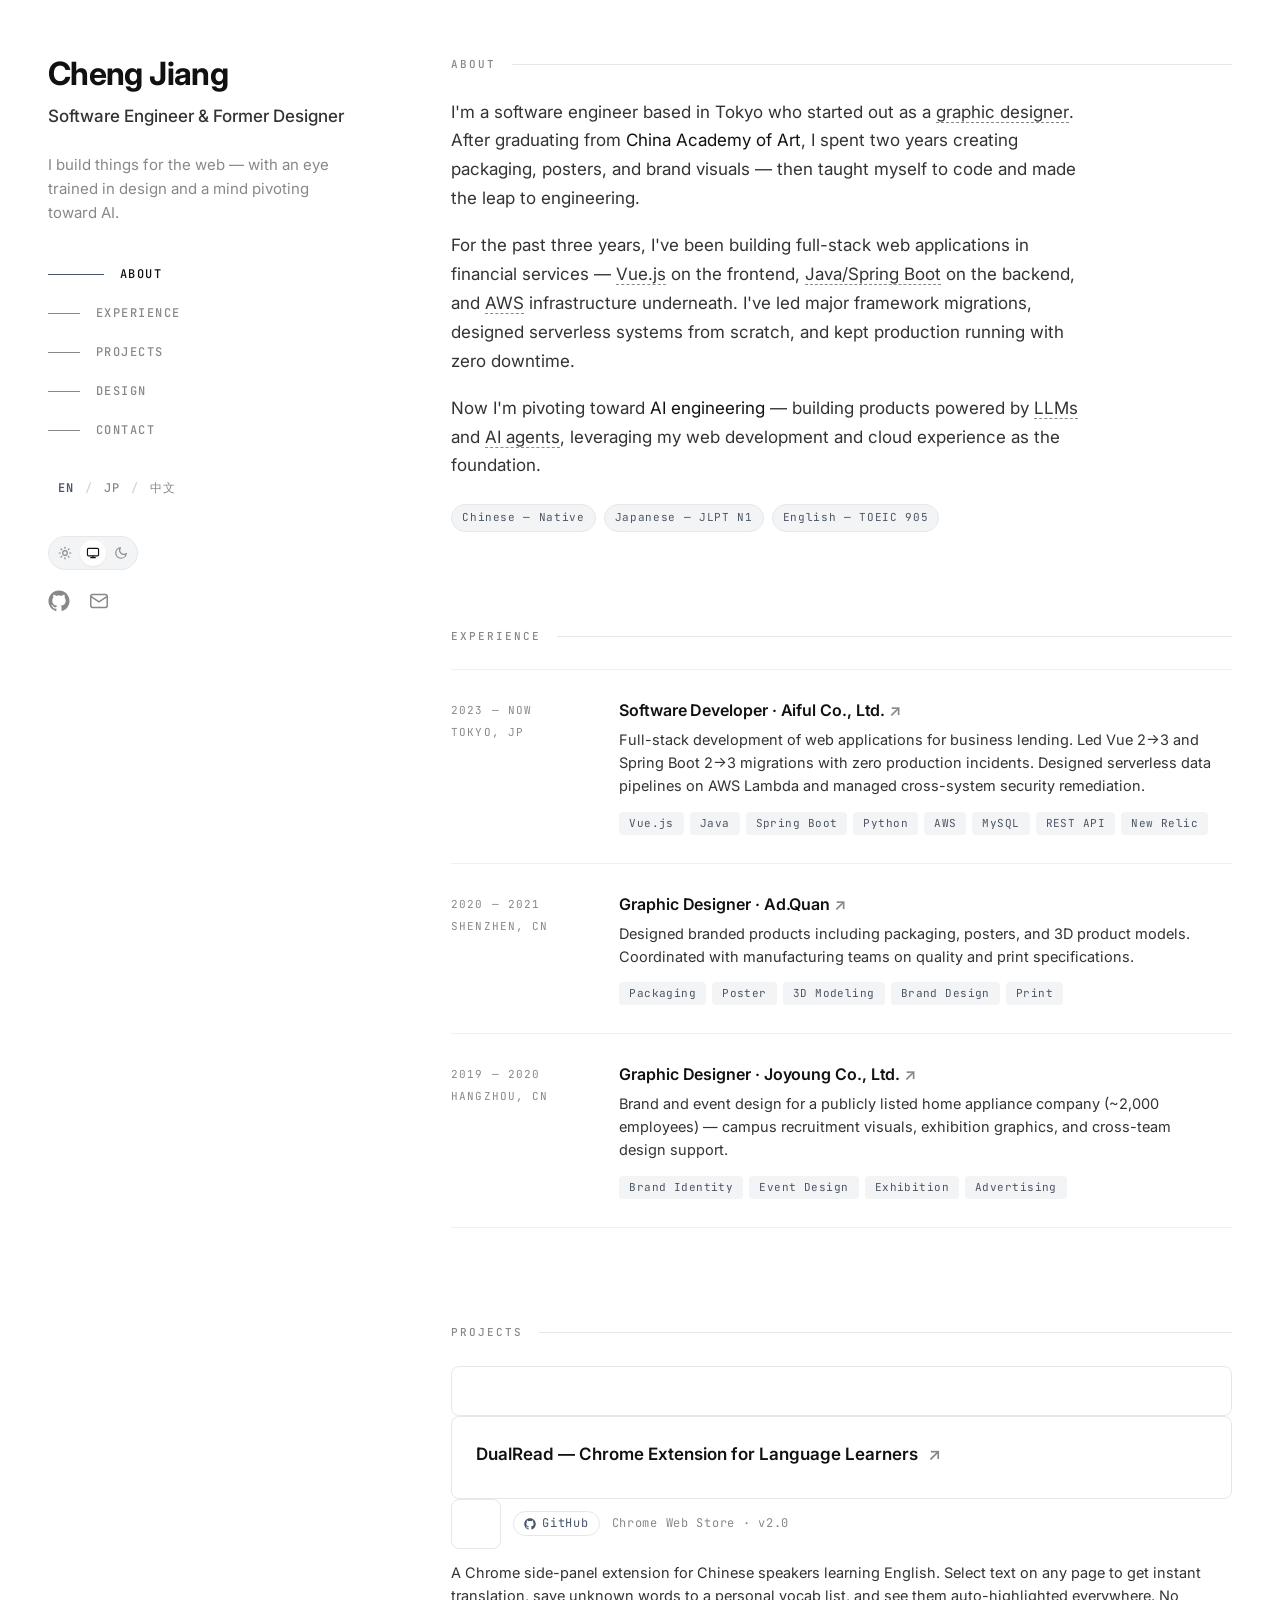
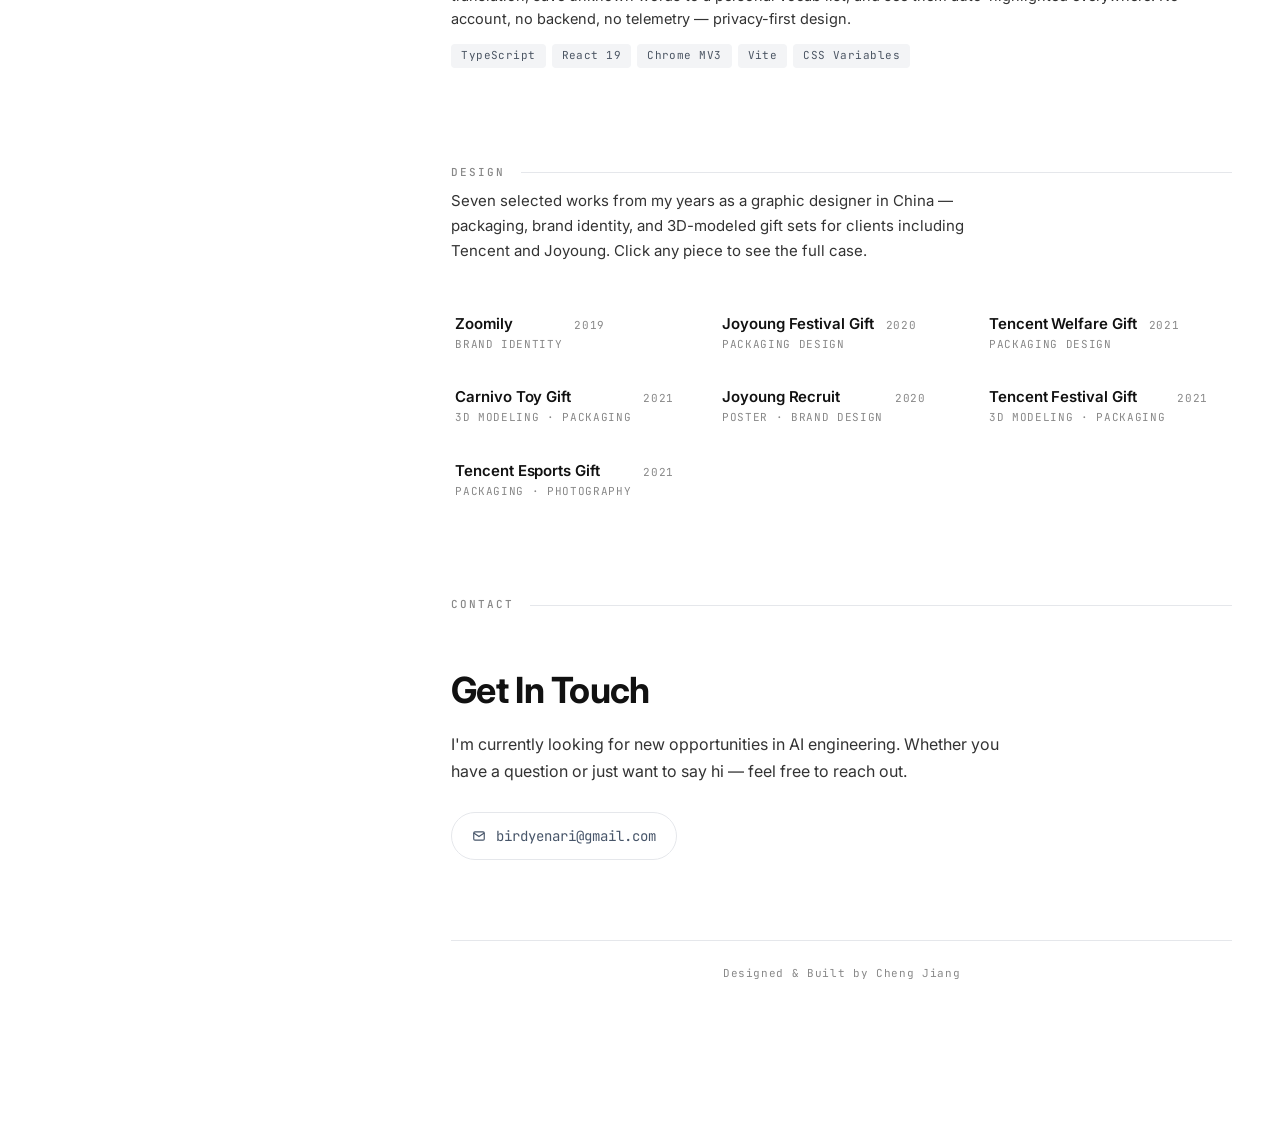
==== index.html @ bdf87cf8 "ref: Rename Portfolio.html to index.html Use the conventional index.html so the site is served at th" ====
<!doctype html>
<html lang="en">
<head>
<meta charset="utf-8" />
<meta name="viewport" content="width=device-width, initial-scale=1" />
<title>Cheng Jiang — Software Engineer & Former Designer</title>
<link rel="preconnect" href="https://fonts.googleapis.com">
<link rel="preconnect" href="https://fonts.gstatic.com" crossorigin>
<link href="https://fonts.googleapis.com/css2?family=Inter:wght@400;500;600;700&family=JetBrains+Mono:wght@400;500&family=Noto+Sans+JP:wght@400;500;600;700&family=Noto+Sans+SC:wght@400;500;600;700&display=swap" rel="stylesheet">
<style>
  /* ─────────────────────────────────────────────
     Tokens
  ────────────────────────────────────────────── */
  :root {
    /* Light theme (default) */
    --bg:        #ffffff;
    --bg-alt:    #f5f5f5;
    --bg-tag:    #f3f4f6;
    --bg-hover:  #f9fafb;
    --bg-deep:   #0f172a;        /* dark surfaces (dark project thumb) */
    --ink:       #111111;
    --ink-body:  #333333;
    --ink-muted: #888888;
    --ink-tag:   #4b5563;
    --ink-on-deep: #f5f5f5;
    --ink-on-deep-muted: #94a3b8;
    --accent:    #475569;
    --accent-soft: #64748b;
    --border:    #e5e7eb;
    --border-soft: #f0f0f0;
    --border-stronger: #d6dbe2;
    --tooltip-bg: #111;
    --tooltip-fg: #fff;
    --selection-bg: #cbd5e1;
    --selection-fg: #0f172a;
    --sep-pipe:  #d1d5db;
    --shadow-card: 0 2px 8px rgba(0,0,0,0.06);
    --shadow-lift: 0 12px 32px -8px rgba(15,23,42,0.18), 0 4px 12px rgba(15,23,42,0.06);
    --shadow-proj-hover: 0 4px 12px rgba(0,0,0,0.08);
    --thumb-from: #f8fafc;
    --thumb-to:   #e2e8f0;
    --feature-from: #475569;
    --feature-to:   #334155;
    --gallery-img-filter: none;
    --copy-success: #16a34a;
    /* Glow color used by spotlight, trail, card lit-state — warm orange in light */
    --glow-r: 255;
    --glow-g: 170;
    --glow-b: 80;
    --radius-card: 8px;
    --radius-tag:  4px;
    --radius-img:  12px;
    --font-sans:   'Inter', 'Noto Sans JP', 'Noto Sans SC', system-ui, -apple-system, sans-serif;
    --font-cjk:    'Noto Sans JP', 'Noto Sans SC', 'Inter', system-ui, sans-serif;
    --font-mono:   'JetBrains Mono', 'SF Mono', Menlo, Consolas, monospace;
  }

  /* Dark theme — cool blue-gray, gentle contrast, glow shifts to soft cyan-blue */
  :root[data-theme="dark"] {
    --bg:        #0f1419;
    --bg-alt:    #161c23;
    --bg-tag:    #1a222b;
    --bg-hover:  #182029;
    --bg-deep:   #060a0e;
    --ink:       #e8eef5;
    --ink-body:  #b8c2cf;
    --ink-muted: #6b7785;
    --ink-tag:   #94a3b8;
    --ink-on-deep: #e8eef5;
    --ink-on-deep-muted: #6b7785;
    --accent:    #a8c5e0;
    --accent-soft: #7d9cba;
    --border:    #232c36;
    --border-soft: #1a222b;
    --border-stronger: #2d3845;
    --tooltip-bg: #e8eef5;
    --tooltip-fg: #0f1419;
    --selection-bg: #2d3845;
    --selection-fg: #e8eef5;
    --sep-pipe:  #2d3845;
    --shadow-card: 0 2px 8px rgba(0,0,0,0.30);
    --shadow-lift: 0 12px 32px -8px rgba(0,0,0,0.55), 0 4px 12px rgba(0,0,0,0.35);
    --shadow-proj-hover: 0 4px 14px rgba(0,0,0,0.40);
    --thumb-from: #1a222b;
    --thumb-to:   #0f1419;
    --feature-from: #2d3845;
    --feature-to:   #1a222b;
    --gallery-img-filter: brightness(0.85);
    --copy-success: #4ade80;
    /* Cool, gentle cyan-blue — present but not visually loud over reading */
    --glow-r: 120;
    --glow-g: 200;
    --glow-b: 255;
  }
  :root[lang="ja"], :root[lang="zh"] { --font-sans: 'Noto Sans JP', 'Noto Sans SC', 'Inter', system-ui, sans-serif; }
  :root[lang="zh"] { --font-sans: 'Noto Sans SC', 'Noto Sans JP', 'Inter', system-ui, sans-serif; }

  *, *::before, *::after { box-sizing: border-box; }
  html, body { margin: 0; padding: 0; }
  html { scroll-behavior: smooth; }
  body {
    background: var(--bg);
    color: var(--ink-body);
    font-family: var(--font-sans);
    font-size: 16px;
    line-height: 1.6;
    -webkit-font-smoothing: antialiased;
    -moz-osx-font-smoothing: grayscale;
    text-rendering: optimizeLegibility;
  }

  /* ─────────────────────────────────────────────
     Layout shell
  ────────────────────────────────────────────── */
  .shell {
    max-width: 1320px;
    margin: 0 auto;
    padding: 0 48px;
    display: grid;
    grid-template-columns: minmax(280px, 30%) 1fr;
    gap: 0;
    min-height: 100vh;
  }

  /* ─────────────────────────────────────────────
     Left panel (sticky)
  ────────────────────────────────────────────── */
  .sidebar {
    position: sticky;
    top: 0;
    height: 100vh;
    padding: 56px 48px 32px 0;
    display: flex;
    flex-direction: column;
    gap: 0;
  }

  .name {
    font-size: 32px;
    font-weight: 700;
    color: var(--ink);
    letter-spacing: -0.02em;
    line-height: 1.15;
    margin: 0 0 12px;
    opacity: 0;
    animation: fadeUp 0.6s 0s ease-out forwards;
  }
  .title {
    font-size: 17px;
    font-weight: 500;
    color: var(--ink-body);
    margin: 0 0 24px;
    line-height: 1.4;
    opacity: 0;
    animation: fadeUp 0.6s 0.15s ease-out forwards;
  }
  .tagline {
    font-size: 15px;
    line-height: 1.6;
    color: var(--ink-muted);
    margin: 0 0 32px;
    max-width: 340px;
    opacity: 0;
    animation: fadeUp 0.6s 0.30s ease-out forwards;
  }

  @keyframes fadeUp {
    from { opacity: 0; transform: translateY(8px); }
    to   { opacity: 1; transform: translateY(0); }
  }

  /* Vertical nav */
  .nav {
    list-style: none;
    margin: 0 0 auto;
    padding: 0;
    display: flex;
    flex-direction: column;
    gap: 4px;
  }
  .nav a {
    display: inline-flex;
    align-items: center;
    gap: 16px;
    padding: 8px 0;
    color: var(--ink-muted);
    text-decoration: none;
    font-family: var(--font-mono);
    font-size: 12px;
    font-weight: 500;
    letter-spacing: 0.12em;
    text-transform: uppercase;
    transition: color 0.2s ease;
    width: max-content;
  }
  .nav a::before {
    content: "";
    display: block;
    height: 1px;
    width: 32px;
    background: currentColor;
    transition: width 0.25s ease, background 0.25s ease;
  }
  .nav a:hover { color: var(--ink); }
  .nav a:hover::before { width: 56px; }
  .nav a.active { color: var(--ink); }
  .nav a.active::before { width: 56px; height: 1px; background: var(--accent); }

  /* Bottom utility row: lang + social */
  .sidebar-bottom {
    display: flex;
    flex-direction: column;
    gap: 20px;
    padding-top: 24px;
  }
  .lang {
    display: inline-flex;
    align-items: center;
    gap: 0;
    font-family: var(--font-mono);
    font-size: 12px;
    font-weight: 500;
    color: var(--ink-muted);
    user-select: none;
  }
  .lang button {
    appearance: none;
    background: transparent;
    border: 0;
    padding: 6px 10px;
    color: inherit;
    font: inherit;
    cursor: pointer;
    letter-spacing: 0.05em;
    transition: color 0.15s ease;
  }
  .lang button:hover { color: var(--ink); }
  .lang button.active { color: var(--accent); font-weight: 600; }
  .lang .sep { color: var(--sep-pipe); padding: 0 2px; }

  /* Theme switcher — three-state: light / auto / dark */
  .theme-switch {
    display: inline-flex;
    align-items: center;
    gap: 2px;
    margin-top: 12px;
    padding: 3px;
    background: var(--bg-tag);
    border: 1px solid var(--border);
    border-radius: 999px;
    width: fit-content;
    transition: background 0.4s ease, border-color 0.4s ease;
  }
  .theme-switch button {
    appearance: none;
    background: transparent;
    border: 0;
    padding: 0;
    width: 26px;
    height: 26px;
    border-radius: 999px;
    color: var(--ink-muted);
    cursor: pointer;
    display: inline-flex;
    align-items: center;
    justify-content: center;
    transition: color 0.2s ease, background 0.3s ease;
    position: relative;
  }
  .theme-switch button:hover { color: var(--ink); }
  .theme-switch button.active {
    background: var(--bg);
    color: var(--ink);
    box-shadow: 0 1px 2px rgba(0,0,0,0.06);
  }
  :root[data-theme="dark"] .theme-switch button.active { box-shadow: 0 1px 3px rgba(0,0,0,0.4); }
  .theme-switch svg { width: 14px; height: 14px; display: block; }
  .theme-switch button[data-tip]::after {
    content: attr(data-tip);
    position: absolute;
    bottom: calc(100% + 8px);
    left: 50%;
    transform: translateX(-50%);
    background: var(--tooltip-bg);
    color: var(--tooltip-fg);
    font-family: var(--font-mono);
    font-size: 10px;
    letter-spacing: 0.08em;
    padding: 4px 8px;
    border-radius: 4px;
    white-space: nowrap;
    opacity: 0;
    pointer-events: none;
    transition: opacity 0.18s ease;
  }
  .theme-switch button:hover[data-tip]::after { opacity: 1; }

  .socials {
    display: flex;
    gap: 18px;
  }
  .socials a {
    color: var(--ink-muted);
    transition: color 0.2s ease, transform 0.2s ease;
    display: inline-flex;
    position: relative;
  }
  .socials a:hover { color: var(--ink); transform: translateY(-2px); }
  .socials svg { width: 22px; height: 22px; display: block; }
  .socials a[data-tip]::after {
    content: attr(data-tip);
    position: absolute;
    bottom: calc(100% + 8px);
    left: 50%;
    transform: translateX(-50%);
    background: var(--tooltip-bg);
    color: var(--tooltip-fg);
    font-family: var(--font-mono);
    font-size: 10px;
    letter-spacing: 0.08em;
    padding: 4px 8px;
    border-radius: 4px;
    white-space: nowrap;
    opacity: 0;
    pointer-events: none;
    transition: opacity 0.15s ease;
  }
  .socials a:hover::after { opacity: 1; }

  /* ─────────────────────────────────────────────
     Right panel (content)
  ────────────────────────────────────────────── */
  .content {
    padding: 56px 0 96px 48px;
    min-width: 0;
  }
  section {
    margin-bottom: 96px;
    scroll-margin-top: 96px;
  }
  section:last-child { margin-bottom: 48px; }

  .section-label {
    display: none; /* mobile reveals */
  }
  h2.section-heading {
    font-family: var(--font-mono);
    font-size: 11px;
    font-weight: 500;
    letter-spacing: 0.18em;
    text-transform: uppercase;
    color: var(--ink-muted);
    margin: 0 0 24px;
    display: flex;
    align-items: center;
    gap: 16px;
  }
  h2.section-heading::after {
    content: "";
    flex: 1;
    height: 1px;
    background: var(--border);
  }

  /* About */
  .about p {
    font-size: 17px;
    line-height: 1.7;
    color: var(--ink-body);
    margin: 0 0 18px;
    max-width: 640px;
    text-wrap: pretty;
  }
  .about p:last-child { margin-bottom: 0; }
  .about a.inline {
    color: var(--ink);
    text-decoration: none;
    background-image: linear-gradient(var(--accent), var(--accent));
    background-size: 0 1px;
    background-position: 0 100%;
    background-repeat: no-repeat;
    transition: background-size 0.3s ease, color 0.2s ease;
    padding-bottom: 1px;
  }
  .about a.inline:hover { background-size: 100% 1px; color: var(--accent); }

  .langs-line {
    display: flex;
    flex-wrap: wrap;
    gap: 8px;
    margin-top: 24px;
  }
  .lang-pill {
    font-family: var(--font-mono);
    font-size: 11px;
    letter-spacing: 0.06em;
    color: var(--ink-tag);
    background: var(--bg-tag);
    border: 1px solid var(--border);
    border-radius: 999px;
    padding: 4px 10px;
  }

  /* Experience */
  .exp-list { display: flex; flex-direction: column; gap: 0; }
  .exp-card {
    display: grid;
    grid-template-columns: 140px 1fr;
    gap: 28px;
    padding: 28px 0;
    margin: 0;
    border-radius: 0;
    border-bottom: 1px solid var(--border-soft);
    text-decoration: none;
    color: inherit;
    position: relative;
  }
  .exp-card:first-child {
    border-top: 1px solid var(--border-soft);
  }
  /* Hover treatment for exp cards — underline animation removed */
  .exp-card:hover .exp-period {
    color: var(--ink-body);
  }
  .exp-card:hover .exp-co {
    color: var(--ink-body);
  }
  .exp-role {
    transition: letter-spacing 0.25s ease;
  }
  .exp-card:hover .exp-role {
    letter-spacing: 0;
  }
  .exp-period {
    font-family: var(--font-mono);
    font-size: 11px;
    letter-spacing: 0.1em;
    color: var(--ink-muted);
    text-transform: uppercase;
    padding-top: 4px;
  }
  .exp-period .loc { display: block; margin-top: 4px; }
  .exp-role {
    font-size: 16px;
    font-weight: 600;
    color: var(--ink);
    margin: 0 0 4px;
    letter-spacing: -0.005em;
  }
  .exp-role .arrow {
    display: inline-block;
    margin-left: 4px;
    transition: transform 0.2s ease;
    color: var(--ink-muted);
  }
  .exp-card:hover .exp-role .arrow { color: var(--ink); transform: translate(3px, -3px); }
  .exp-co {
    font-size: 14px;
    color: var(--ink-muted);
    margin: 0 0 12px;
  }
  .exp-desc {
    font-size: 14.5px;
    color: var(--ink-body);
    line-height: 1.6;
    margin: 0 0 14px;
    text-wrap: pretty;
  }
  .tag-row {
    display: flex;
    flex-wrap: wrap;
    gap: 6px;
  }
  .tag {
    display: inline-block;
    font-family: var(--font-mono);
    font-size: 11px;
    letter-spacing: 0.04em;
    background: var(--bg-tag);
    color: var(--ink-tag);
    padding: 4px 10px;
    border-radius: var(--radius-tag);
    line-height: 1.4;
    white-space: nowrap;
  }

  /* Engineering project card */
  .proj-card {
    display: block;
    padding: 24px;
    border: 1px solid var(--border);
    border-radius: var(--radius-card);
    background: var(--bg);
    transition: transform 0.2s ease, box-shadow 0.2s ease, border-color 0.2s ease;
    text-decoration: none;
    color: inherit;
  }
  .proj-card:hover {
    transform: translateY(-4px);
    box-shadow: var(--shadow-proj-hover);
    border-color: var(--border-stronger);
  }
  .proj-thumb {
    aspect-ratio: 4 / 3;
    border-radius: 6px;
    background: linear-gradient(135deg, var(--thumb-from) 0%, var(--thumb-to) 100%);
    display: flex;
    align-items: center;
    justify-content: center;
    overflow: hidden;
    border: 1px solid var(--border);
    position: relative;
  }
  .proj-thumb .thumb-mark {
    width: 64%;
    aspect-ratio: 1 / 1;
    border-radius: 12px;
    background:
      linear-gradient(135deg, var(--feature-from) 0%, var(--feature-to) 100%);
    color: var(--ink-on-deep);
    display: flex;
    align-items: center;
    justify-content: center;
    font-family: var(--font-mono);
    font-weight: 600;
    font-size: 22px;
    letter-spacing: 0.04em;
    box-shadow: 0 6px 16px -4px rgba(15,23,42,0.4);
  }
  .proj-title {
    font-size: 17px;
    font-weight: 600;
    color: var(--ink);
    margin: 0 0 6px;
    display: flex;
    align-items: center;
    gap: 10px;
    flex-wrap: wrap;
  }
  .proj-title .arrow { color: var(--ink-muted); transition: color 0.2s, transform 0.2s; }
  .proj-card:hover .proj-title .arrow { color: var(--accent); transform: translate(2px, -2px); }
  .proj-meta {
    font-size: 12px;
    font-family: var(--font-mono);
    color: var(--ink-muted);
    letter-spacing: 0.06em;
    margin: 0 0 12px;
    display: flex;
    align-items: center;
    gap: 12px;
    flex-wrap: wrap;
  }
  .proj-meta .pill-link {
    color: var(--accent);
    text-decoration: none;
    border: 1px solid var(--border);
    border-radius: 999px;
    padding: 2px 10px;
    transition: background 0.2s, border-color 0.2s, color 0.2s;
    display: inline-flex; align-items: center; gap: 6px;
  }
  .proj-meta .pill-link:hover { background: var(--bg-tag); border-color: var(--border-stronger); color: var(--ink); }
  .proj-desc {
    font-size: 14.5px;
    line-height: 1.6;
    color: var(--ink-body);
    margin: 0 0 14px;
    text-wrap: pretty;
  }

  /* Design gallery — same white background, no panel */
  .gallery-wrap {
    padding: 0;
  }
  .gallery-intro {
    font-size: 15px;
    color: var(--ink-body);
    max-width: 560px;
    margin: -16px 0 36px;
    line-height: 1.65;
  }

  /* Unified grid — every card identical 4:3, equal weight */
  .gallery {
    display: grid;
    grid-template-columns: repeat(3, 1fr);
    gap: 20px 20px;
  }
  .g-card {
    grid-column: span 1;
    border: 0;
    background: transparent;
    padding: 0;
    cursor: pointer;
    text-align: left;
    font: inherit;
    color: inherit;
    display: flex;
    flex-direction: column;
    gap: 12px;
  }
  /* No more layout variants — everything uniform */
  .g-card.feature, .g-card.tall, .g-card.wide, .g-card.half { grid-column: span 1; }

  /* Cohesion strategy: desaturate-to-color + index badge.
     No frame, no pedestal — image fills the whole card.
     Each piece reads as part of one set because they all
     share the same desaturated state at rest. */
  .g-frame {
    position: relative;
    border-radius: var(--radius-img);
    overflow: hidden;
    aspect-ratio: 4 / 3;
    background: var(--bg-alt);
    outline: 1px solid var(--border);
    outline-offset: -1px;
    transition: box-shadow 0.4s ease, transform 0.4s cubic-bezier(.2,.7,.2,1), outline-color 0.3s ease;
    box-shadow:
      0 1px 2px rgba(15,23,42,0.04),
      0 6px 16px -6px rgba(15,23,42,0.10);
  }
  .g-card:hover .g-frame {
    outline-color: var(--accent);
  }
  .g-art {
    position: absolute;
    inset: 0;
    overflow: hidden;
  }
  .g-art img {
    width: 100%;
    height: 100%;
    object-fit: cover;
    display: block;
    transition: transform 0.6s cubic-bezier(.2,.7,.2,1);
  }
  .g-card:hover .g-art img { transform: scale(1.03); }
  .g-card:hover .g-frame { transform: translateY(-3px); }
  /* Hover lift shadow — kept separate so it can stack with the .lit spotlight glow */
  .g-card .g-frame {
    box-shadow: 0 0 0 0 transparent;
    transition: transform 0.3s ease, box-shadow 0.5s ease;
  }
  .g-card:hover .g-frame {
    box-shadow: 0 18px 36px -10px rgba(15,23,42,0.22), 0 4px 12px rgba(15,23,42,0.08);
  }

  /* Index badge — small monospace number top-left, ties the set together */
  .g-index {
    position: absolute;
    top: 12px;
    left: 12px;
    z-index: 4;
    font-family: var(--font-mono);
    font-size: 10px;
    letter-spacing: 0.18em;
    color: #fff;
    background: rgba(15,23,42,0.55);
    backdrop-filter: blur(6px);
    -webkit-backdrop-filter: blur(6px);
    padding: 4px 8px;
    border-radius: 3px;
    pointer-events: none;
  }

  /* Subtle bottom gradient — visible by default, fades on hover */
  .g-overlay {
    position: absolute;
    inset: 0;
    z-index: 3;
    pointer-events: none;
    opacity: 1;
    transition: opacity 0.3s ease;
  }
  .g-card:hover .g-overlay { opacity: 0; }
  .g-overlay::after {
    content: "";
    position: absolute;
    inset: auto 0 0 0;
    height: 65%;
    background: linear-gradient(180deg, rgba(15,23,42,0) 0%, rgba(15,23,42,0.35) 100%);
  }
  .g-overlay-title, .g-overlay-cat { display: none; }
  .g-overlay .open-icon {
    position: absolute;
    top: 12px;
    right: 12px;
    width: 30px;
    height: 30px;
    border-radius: 999px;
    background: rgba(255,255,255,0.95);
    color: #111;
    display: flex;
    align-items: center;
    justify-content: center;
    z-index: 2;
    opacity: 0;
    transition: opacity 0.3s ease;
  }
  .g-card:hover .g-overlay .open-icon { opacity: 1; }
  /* Keep the open-icon outside the fading overlay so it stays visible on hover */
  .g-frame .open-icon-hover {
    position: absolute;
    top: 12px;
    right: 12px;
    width: 30px;
    height: 30px;
    border-radius: 999px;
    background: rgba(255,255,255,0.95);
    color: #111;
    display: flex;
    align-items: center;
    justify-content: center;
    z-index: 5;
    opacity: 0;
    transition: opacity 0.3s ease;
    pointer-events: none;
  }
  .g-card:hover .open-icon-hover { opacity: 1; }

  .g-meta {
    display: flex;
    align-items: baseline;
    justify-content: space-between;
    gap: 12px;
    padding: 0 4px;
  }
  .g-title { font-size: 15px; font-weight: 600; color: var(--ink); margin: 0; letter-spacing: -0.005em; }
  .g-cat   { font-family: var(--font-mono); font-size: 11px; color: var(--ink-muted); letter-spacing: 0.06em; text-transform: uppercase; }
  .g-year  { font-family: var(--font-mono); font-size: 11px; color: var(--ink-muted); letter-spacing: 0.06em; }

  /* Contact */
  .contact {
    text-align: left;
    padding: 32px 0 0;
  }
  .contact-h {
    font-size: 36px;
    font-weight: 700;
    color: var(--ink);
    letter-spacing: -0.02em;
    margin: 0 0 20px;
    line-height: 1.15;
  }
  .contact-body {
    font-size: 16px;
    color: var(--ink-body);
    max-width: 560px;
    line-height: 1.65;
    margin: 0 0 28px;
  }
  .contact-email {
    display: inline-flex;
    align-items: center;
    gap: 10px;
    font-family: var(--font-mono);
    font-size: 14px;
    color: var(--accent);
    text-decoration: none;
    border: 1px solid var(--border);
    padding: 12px 20px;
    border-radius: 999px;
    transition: border-color 0.2s, background 0.2s, transform 0.2s, color 0.2s;
  }
  .contact-email:hover {
    border-color: var(--accent);
    background: var(--bg-hover);
    transform: translateY(-1px);
    color: var(--ink);
  }
  .footer {
    margin-top: 80px;
    padding-top: 24px;
    border-top: 1px solid var(--border);
    font-family: var(--font-mono);
    font-size: 11px;
    color: var(--ink-muted);
    letter-spacing: 0.06em;
    text-align: center;
  }

  /* Reveal-on-scroll */
  [data-reveal] { opacity: 0; transform: translateY(20px); transition: opacity 0.5s ease-out, transform 0.5s ease-out; }
  [data-reveal].is-visible { opacity: 1; transform: translateY(0); }

  /* ─────────────────────────────────────────────
     Responsive
  ────────────────────────────────────────────── */
  @media (max-width: 1023px) {
    .shell {
      grid-template-columns: 1fr;
      padding: 0 32px;
    }
    .sidebar {
      position: static;
      height: auto;
      padding: 48px 0 24px;
    }
    .tagline { margin-bottom: 32px; }
    .nav { flex-direction: row; flex-wrap: wrap; gap: 4px 24px; margin-bottom: 24px; }
    .nav a::before { display: none; }
    .nav a { padding: 6px 0; }
    .nav a.active { color: var(--accent); }
    .sidebar-bottom {
      flex-direction: row;
      flex-wrap: wrap;
      align-items: center;
      gap: 16px 24px;
      padding-top: 16px;
      border-top: 1px solid var(--border);
    }
    .sidebar-bottom .lang { margin-right: auto; }
    .sidebar-bottom .theme-switch { margin-top: 0; }
    .sidebar-bottom .socials { margin-left: auto; }
    .content { padding: 32px 0 64px; }
    .gallery { grid-template-columns: repeat(2, 1fr); }
  }
  @media (max-width: 640px) {
    .shell { padding: 0 20px; }
    .name { font-size: 28px; }
    .exp-card { grid-template-columns: 1fr; gap: 8px; padding: 20px; margin: 0 -20px; }
    .exp-period { font-size: 10px; }
    .proj-card { grid-template-columns: 1fr; }
    .proj-thumb { aspect-ratio: 16 / 8; }
    .gallery { grid-template-columns: 1fr; gap: 16px; }
    .g-card { grid-column: span 1; }
    .gallery-wrap { padding: 40px 24px; }
    .contact-h { font-size: 28px; }
    section { margin-bottom: 64px; }
    /* On phones, let socials wrap below if needed */
    .sidebar-bottom .socials { margin-left: 0; }
  }

  /* Touch / no-hover devices: drop hover-only flourishes that feel sticky on tap */
  @media (hover: none) {
    .spotlight { display: none; }
    .g-card:hover .g-frame { transform: none; }
    .proj-card:hover { transform: none; }
    /* Tooltips that rely on hover are non-essential on touch */
    .kw .kw-tip,
    .theme-switch button[data-tip]::after,
    .socials a[data-tip]::after { display: none; }
  }

  @media (prefers-reduced-motion: reduce) {
    *, *::before, *::after { animation-duration: 0.01ms !important; transition-duration: 0.01ms !important; }
    [data-reveal] { opacity: 1; transform: none; }
  }

  /* Selection */
  ::selection { background: var(--selection-bg); color: var(--selection-fg); }

  /* Smooth theme transition — only active during user-initiated theme change */
  html.theme-transitioning,
  html.theme-transitioning *,
  html.theme-transitioning *::before,
  html.theme-transitioning *::after {
    transition:
      background-color 0.45s ease,
      background 0.45s ease,
      color 0.45s ease,
      border-color 0.45s ease,
      box-shadow 0.45s ease,
      fill 0.45s ease,
      stroke 0.45s ease !important;
  }
</style>

<!-- Apply theme before paint to prevent flash -->
<script>
(function() {
  try {
    const saved = localStorage.getItem('theme'); // 'light' | 'dark' | 'auto' | null
    const mode = saved || 'auto';
    const sysDark = window.matchMedia && window.matchMedia('(prefers-color-scheme: dark)').matches;
    const resolved = mode === 'auto' ? (sysDark ? 'dark' : 'light') : mode;
    document.documentElement.setAttribute('data-theme', resolved);
    document.documentElement.setAttribute('data-theme-mode', mode);
  } catch (e) {}
})();
</script>
</head>
<body>
  <div class="shell">
    <!-- ────────── Sidebar ────────── -->
    <aside class="sidebar" data-screen-label="Sidebar">
      <h1 class="name" data-i18n="name">Cheng Jiang</h1>
      <p class="title" data-i18n="title">Software Engineer & Former Designer</p>
      <p class="tagline" data-i18n="tagline">I build things for the web — with an eye trained in design and a mind pivoting toward AI.</p>

      <nav>
        <ul class="nav" id="nav">
          <li><a href="#about" data-section="about" data-i18n="navAbout">About</a></li>
          <li><a href="#experience" data-section="experience" data-i18n="navExperience">Experience</a></li>
          <li><a href="#projects" data-section="projects" data-i18n="navProjects">Projects</a></li>
          <li><a href="#design" data-section="design" data-i18n="navDesign">Design</a></li>
          <li><a href="#contact" data-section="contact" data-i18n="navContact">Contact</a></li>
        </ul>
      </nav>

      <div class="sidebar-bottom">
        <div class="lang" role="group" aria-label="Language switcher">
          <button data-lang="en" class="active">EN</button>
          <span class="sep">/</span>
          <button data-lang="ja">JP</button>
          <span class="sep">/</span>
          <button data-lang="zh">中文</button>
        </div>

        <div class="theme-switch" role="group" aria-label="Theme">
          <button data-theme-pick="light" data-tip="Light" aria-label="Light theme">
            <svg viewBox="0 0 24 24" fill="none" stroke="currentColor" stroke-width="2" stroke-linecap="round" stroke-linejoin="round">
              <circle cx="12" cy="12" r="4"></circle>
              <path d="M12 2v2M12 20v2M4.93 4.93l1.41 1.41M17.66 17.66l1.41 1.41M2 12h2M20 12h2M4.93 19.07l1.41-1.41M17.66 6.34l1.41-1.41"></path>
            </svg>
          </button>
          <button data-theme-pick="auto" data-tip="System" aria-label="Match system theme">
            <svg viewBox="0 0 24 24" fill="none" stroke="currentColor" stroke-width="2" stroke-linecap="round" stroke-linejoin="round">
              <rect x="2.5" y="4" width="19" height="13" rx="2"></rect>
              <path d="M8 20h8M12 17v3"></path>
            </svg>
          </button>
          <button data-theme-pick="dark" data-tip="Dark" aria-label="Dark theme">
            <svg viewBox="0 0 24 24" fill="none" stroke="currentColor" stroke-width="2" stroke-linecap="round" stroke-linejoin="round">
              <path d="M21 12.8A9 9 0 1 1 11.2 3a7 7 0 0 0 9.8 9.8z"></path>
            </svg>
          </button>
        </div>

        <div class="socials">
          <a href="https://github.com/Foxsunshine" target="_blank" rel="noopener" data-tip="GitHub" aria-label="GitHub">
            <svg viewBox="0 0 24 24" fill="currentColor"><path d="M12 .5C5.65.5.5 5.65.5 12c0 5.08 3.29 9.39 7.86 10.91.58.11.79-.25.79-.55 0-.27-.01-1.18-.02-2.14-3.2.69-3.87-1.36-3.87-1.36-.52-1.33-1.27-1.69-1.27-1.69-1.04-.71.08-.69.08-.69 1.15.08 1.76 1.18 1.76 1.18 1.02 1.75 2.69 1.24 3.35.95.1-.74.4-1.25.72-1.54-2.55-.29-5.24-1.28-5.24-5.69 0-1.26.45-2.29 1.18-3.1-.12-.29-.51-1.46.11-3.04 0 0 .96-.31 3.15 1.18.91-.25 1.89-.38 2.86-.38.97 0 1.95.13 2.86.38 2.18-1.49 3.14-1.18 3.14-1.18.62 1.58.23 2.75.11 3.04.74.81 1.18 1.84 1.18 3.1 0 4.42-2.69 5.39-5.25 5.68.41.36.78 1.06.78 2.13 0 1.54-.01 2.78-.01 3.16 0 .31.21.67.8.55C20.21 21.39 23.5 17.07 23.5 12 23.5 5.65 18.35.5 12 .5z"/></svg>
          </a>
          <a href="mailto:birdyenari@gmail.com" data-tip="Email" aria-label="Email">
            <svg viewBox="0 0 24 24" fill="none" stroke="currentColor" stroke-width="1.6"><rect x="3" y="5" width="18" height="14" rx="2"/><path d="M3 7l9 6 9-6"/></svg>
          </a>
        </div>
      </div>
    </aside>

    <!-- ────────── Content ────────── -->
    <main class="content">
      <!-- About -->
      <section id="about" class="about" data-screen-label="01 About">
        <h2 class="section-heading" data-i18n="navAbout">About</h2>
        <div data-reveal>
          <p data-i18n-html="about1"></p>
          <p data-i18n-html="about2"></p>
          <p data-i18n-html="about3"></p>
          <div class="langs-line">
            <span class="lang-pill" data-i18n="lang_zh">Chinese — Native</span>
            <span class="lang-pill" data-i18n="lang_ja">Japanese — JLPT N1</span>
            <span class="lang-pill" data-i18n="lang_en">English — TOEIC 905</span>
          </div>
        </div>
      </section>

      <!-- Experience -->
      <section id="experience" data-screen-label="02 Experience">
        <h2 class="section-heading" data-i18n="navExperience">Experience</h2>
        <div class="exp-list" data-reveal>
          <a class="exp-card" href="#" tabindex="0">
            <div class="exp-period">
              <span data-i18n="exp1_date">2023 — Present</span>
              <span class="loc" data-i18n="exp1_loc">Tokyo</span>
            </div>
            <div>
              <h3 class="exp-role"><span data-i18n="exp1_role">Software Developer</span><span data-i18n="exp1_co_inline"> · Aiful Co., Ltd.</span><span class="arrow">↗</span></h3>
              <p class="exp-desc" data-i18n="exp1_desc"></p>
              <div class="tag-row">
                <span class="tag">Vue.js</span><span class="tag">Java</span><span class="tag">Spring Boot</span><span class="tag">Python</span><span class="tag">AWS</span><span class="tag">MySQL</span><span class="tag">REST API</span><span class="tag">New Relic</span>
              </div>
            </div>
          </a>

          <a class="exp-card" href="#" tabindex="0">
            <div class="exp-period">
              <span data-i18n="exp2_date">2020 — 2021</span>
              <span class="loc" data-i18n="exp2_loc">Shenzhen</span>
            </div>
            <div>
              <h3 class="exp-role"><span data-i18n="exp2_role">Graphic Designer</span><span data-i18n="exp2_co_inline"> · Ad.Quan</span><span class="arrow">↗</span></h3>
              <p class="exp-desc" data-i18n="exp2_desc"></p>
              <div class="tag-row">
                <span class="tag" data-i18n="t_packaging">Packaging</span><span class="tag" data-i18n="t_poster">Poster</span><span class="tag" data-i18n="t_3d">3D Modeling</span><span class="tag" data-i18n="t_brand">Brand Design</span><span class="tag" data-i18n="t_print">Print</span>
              </div>
            </div>
          </a>

          <a class="exp-card" href="#" tabindex="0">
            <div class="exp-period">
              <span data-i18n="exp3_date">2019 — 2020</span>
              <span class="loc" data-i18n="exp3_loc">Hangzhou</span>
            </div>
            <div>
              <h3 class="exp-role"><span data-i18n="exp3_role">Graphic Designer</span><span data-i18n="exp3_co_inline"> · Joyoung Co., Ltd.</span><span class="arrow">↗</span></h3>
              <p class="exp-desc" data-i18n="exp3_desc"></p>
              <div class="tag-row">
                <span class="tag" data-i18n="t_brandid">Brand Identity</span><span class="tag" data-i18n="t_event">Event Design</span><span class="tag" data-i18n="t_exhibition">Exhibition</span><span class="tag" data-i18n="t_ad">Advertising</span>
              </div>
            </div>
          </a>
        </div>
      </section>

      <!-- Engineering Projects -->
      <section id="projects" data-screen-label="03 Projects">
        <h2 class="section-heading" data-i18n="navProjects">Projects</h2>
        <a class="proj-card" href="https://github.com/Foxsunshine/DualRead" target="_blank" rel="noopener" data-reveal>
          <div>
            <h3 class="proj-title">
              <span data-i18n="proj1_title">DualRead — Chrome Extension for Language Learners</span>
              <span class="arrow">↗</span>
            </h3>
            <div class="proj-meta">
              <a class="pill-link" href="https://github.com/Foxsunshine/DualRead" target="_blank" rel="noopener" onclick="event.stopPropagation()">
                <svg width="12" height="12" viewBox="0 0 24 24" fill="currentColor"><path d="M12 .5C5.65.5.5 5.65.5 12c0 5.08 3.29 9.39 7.86 10.91.58.11.79-.25.79-.55 0-.27-.01-1.18-.02-2.14-3.2.69-3.87-1.36-3.87-1.36-.52-1.33-1.27-1.69-1.27-1.69-1.04-.71.08-.69.08-.69 1.15.08 1.76 1.18 1.76 1.18 1.02 1.75 2.69 1.24 3.35.95.1-.74.4-1.25.72-1.54-2.55-.29-5.24-1.28-5.24-5.69 0-1.26.45-2.29 1.18-3.1-.12-.29-.51-1.46.11-3.04 0 0 .96-.31 3.15 1.18.91-.25 1.89-.38 2.86-.38.97 0 1.95.13 2.86.38 2.18-1.49 3.14-1.18 3.14-1.18.62 1.58.23 2.75.11 3.04.74.81 1.18 1.84 1.18 3.1 0 4.42-2.69 5.39-5.25 5.68.41.36.78 1.06.78 2.13 0 1.54-.01 2.78-.01 3.16 0 .31.21.67.8.55C20.21 21.39 23.5 17.07 23.5 12 23.5 5.65 18.35.5 12 .5z"/></svg>
                GitHub
              </a>
              <span data-i18n="proj1_store">Chrome Web Store · v2.0</span>
            </div>
            <p class="proj-desc" data-i18n="proj1_desc"></p>
            <div class="tag-row">
              <span class="tag">TypeScript</span><span class="tag">React 19</span><span class="tag">Chrome MV3</span><span class="tag">Vite</span><span class="tag">CSS Variables</span>
            </div>
          </div>
        </a>
      </section>

      <!-- Design Gallery -->
      <section id="design" data-screen-label="04 Design">
        <div class="gallery-wrap">
          <h2 class="section-heading" data-i18n="navDesign">Design Portfolio</h2>
          <p class="gallery-intro" data-i18n="gallery_intro">Seven selected works from my years as a graphic designer in China — packaging, brand identity, and 3D-modeled gift sets for clients including Tencent and Joyoung. Click any piece to see the full case.</p>
          <div class="gallery" id="gallery" data-reveal>
            <!-- gallery cards rendered by JS -->
          </div>
        </div>
      </section>

      <!-- Contact -->
      <section id="contact" data-screen-label="05 Contact">
        <h2 class="section-heading" data-i18n="navContact">Contact</h2>
        <div class="contact" data-reveal>
          <h3 class="contact-h" data-i18n="contact_h">Get In Touch</h3>
          <p class="contact-body" data-i18n="contact_body"></p>
          <a class="contact-email" href="mailto:birdyenari@gmail.com">
            <svg width="14" height="14" viewBox="0 0 24 24" fill="none" stroke="currentColor" stroke-width="2"><rect x="3" y="5" width="18" height="14" rx="2"/><path d="M3 7l9 6 9-6"/></svg>
            birdyenari@gmail.com
          </a>
          <div class="footer" data-i18n="footer">Designed & Built by Cheng Jiang</div>
        </div>
      </section>
    </main>
  </div>

  <!-- ────────── Lightbox removed — projects now navigate to project.html ────────── -->

  <script>
    /* ─────────────────────────────────────────────
       i18n strings
    ────────────────────────────────────────────── */
    const I18N = {
      en: {
        name: "Cheng Jiang",
        title: "Software Engineer & Former Designer",
        tagline: "I build things for the web — with an eye trained in design and a mind pivoting toward AI.",
        navAbout: "About", navExperience: "Experience", navProjects: "Projects", navDesign: "Design", navContact: "Contact",
        about1: "I'm a software engineer based in Tokyo who started out as a graphic designer. After graduating from <a class=\"inline\" href=\"#\">China Academy of Art</a>, I spent two years creating packaging, posters, and brand visuals — then taught myself to code and made the leap to engineering.",
        about2: "For the past three years, I've been building full-stack web applications in financial services — Vue.js on the frontend, Java/Spring Boot on the backend, and AWS infrastructure underneath. I've led major framework migrations, designed serverless systems from scratch, and kept production running with zero downtime.",
        about3: "Now I'm pivoting toward <a class=\"inline\" href=\"#\">AI engineering</a> — building products powered by LLMs and AI agents, leveraging my web development and cloud experience as the foundation.",
        lang_zh: "Chinese — Native",
        lang_ja: "Japanese — JLPT N1",
        lang_en: "English — TOEIC 905",

        exp1_date: "2023 — Now", exp1_loc: "Tokyo, JP",
        exp1_role: "Software Developer", exp1_co_inline: " · Aiful Co., Ltd.",
        exp1_desc: "Full-stack development of web applications for business lending. Led Vue 2→3 and Spring Boot 2→3 migrations with zero production incidents. Designed serverless data pipelines on AWS Lambda and managed cross-system security remediation.",
        exp2_date: "2020 — 2021", exp2_loc: "Shenzhen, CN",
        exp2_role: "Graphic Designer", exp2_co_inline: " · Ad.Quan",
        exp2_desc: "Designed branded products including packaging, posters, and 3D product models. Coordinated with manufacturing teams on quality and print specifications.",
        exp3_date: "2019 — 2020", exp3_loc: "Hangzhou, CN",
        exp3_role: "Graphic Designer", exp3_co_inline: " · Joyoung Co., Ltd.",
        exp3_desc: "Brand and event design for a publicly listed home appliance company (~2,000 employees) — campus recruitment visuals, exhibition graphics, and cross-team design support.",

        t_packaging: "Packaging", t_poster: "Poster", t_3d: "3D Modeling", t_brand: "Brand Design", t_print: "Print",
        t_brandid: "Brand Identity", t_event: "Event Design", t_exhibition: "Exhibition", t_ad: "Advertising",

        proj1_title: "DualRead — Chrome Extension for Language Learners",
        proj1_store: "Chrome Web Store · v2.0",
        proj1_desc: "A Chrome side-panel extension for Chinese speakers learning English. Select text on any page to get instant translation, save unknown words to a personal vocab list, and see them auto-highlighted everywhere. No account, no backend, no telemetry — privacy-first design.",

        gallery_intro: "Seven selected works from my years as a graphic designer in China — packaging, brand identity, and 3D-modeled gift sets for clients including Tencent and Joyoung. Click any piece to see the full case.",

        contact_h: "Get In Touch",
        contact_body: "I'm currently looking for new opportunities in AI engineering. Whether you have a question or just want to say hi — feel free to reach out.",
        footer: "Designed & Built by Cheng Jiang"
      },
      ja: {
        name: "江 成 — Cheng Jiang",
        title: "ソフトウェアエンジニア / 元グラフィックデザイナー",
        tagline: "デザインの目と、AIに向かうエンジニアリングの力で、Webをつくる。",
        navAbout: "About", navExperience: "Experience", navProjects: "Projects", navDesign: "Design", navContact: "Contact",
        about1: "東京を拠点とするソフトウェアエンジニアです。キャリアはグラフィックデザイナーとしてスタートしました。<a class=\"inline\" href=\"#\">中国美術学院</a>を卒業後、約2年間パッケージデザインやポスター、ブランドビジュアルの制作に携わり、その後プログラミングを独学でエンジニアに転身しました。",
        about2: "現在はアイフル株式会社で約3年間、金融サービス向けのフルスタックWeb開発を担当しています。フロントエンド（Vue.js）、バックエンド（Java / Spring Boot）、インフラ（AWS）を横断し、フレームワークのメジャーバージョン移行やサーバーレスシステムの0→1設計を主導してきました。",
        about3: "今後は<a class=\"inline\" href=\"#\">AIエンジニアリング</a>へのピボットを目指しています。LLMやAIエージェントを活用したプロダクト開発に、Web開発とクラウドの実務経験を土台として取り組んでいきたいと考えています。",
        lang_zh: "中国語 — ネイティブ",
        lang_ja: "日本語 — JLPT N1",
        lang_en: "英語 — TOEIC 905",

        exp1_date: "2023 — 現在", exp1_loc: "東京",
        exp1_role: "ソフトウェアエンジニア", exp1_co_inline: " · アイフル株式会社",
        exp1_desc: "事業者向けローンの顧客書類・データ管理Webアプリのフルスタック開発。Vue 2→3、Spring Boot 2→3のメジャー移行を主導し本番インシデントゼロを達成。AWS Lambdaによるサーバーレスデータパイプラインの設計・構築も担当。",
        exp2_date: "2020 — 2021", exp2_loc: "中国・深セン",
        exp2_role: "グラフィックデザイナー", exp2_co_inline: " · 厦門方胜众合",
        exp2_desc: "ブランドのカスタマイズプロダクト（パッケージ、ポスター、3Dモデル等）のデザインを担当。工場との連携によるプロダクト品質管理も兼務。",
        exp3_date: "2019 — 2020", exp3_loc: "中国・杭州",
        exp3_role: "グラフィックデザイナー", exp3_co_inline: " · 九陽株式会社",
        exp3_desc: "上場企業（従業員約2,000名）のブランドイベント（キャンパス新卒採用、展示会等）のグラフィックデザインを担当。広告代理店との折衝、社内チームのデザイン支援も実施。",

        t_packaging: "パッケージ", t_poster: "ポスター", t_3d: "3Dモデリング", t_brand: "ブランド", t_print: "印刷",
        t_brandid: "ブランドVI", t_event: "イベント", t_exhibition: "展示会", t_ad: "広告",

        proj1_title: "DualRead — 英語学習者向けChrome拡張機能",
        proj1_store: "Chrome Web Store · v2.0",
        proj1_desc: "中国語話者のための英語学習Chrome拡張機能。Webページ上の英語を選択するだけで即座に中国語翻訳を表示し、未知の単語を個人の単語帳に保存。保存した単語は訪問するすべてのページで自動ハイライト表示されます。アカウント不要、バックエンドなし、テレメトリなし — プライバシーファーストの設計。",

        gallery_intro: "中国でグラフィックデザイナーとして活動していた時期の代表作7点。テンセントや九陽などのクライアント向けのパッケージ、ブランドVI、3Dモデリングを使ったギフトセットを含みます。クリックして各案件の詳細をご覧ください。",

        contact_h: "お問い合わせ",
        contact_body: "現在、AIエンジニアリング領域での新しい機会を探しています。ご質問やご相談、ちょっとしたご挨拶でも、お気軽にご連絡ください。",
        footer: "Designed & Built by Cheng Jiang"
      },
      zh: {
        name: "江 成 — Cheng Jiang",
        title: "软件工程师 / 前平面设计师",
        tagline: "用设计师的眼光和面向AI的工程能力，构建Web产品。",
        navAbout: "关于", navExperience: "经历", navProjects: "项目", navDesign: "设计作品", navContact: "联系",
        about1: "我是一名常驻东京的软件工程师，职业起点是平面设计师。从<a class=\"inline\" href=\"#\">中国美术学院</a>毕业后，我花了两年时间做包装设计、海报和品牌视觉，然后自学编程转行成为工程师。",
        about2: "过去三年，我在アイフル株式会社从事金融服务领域的全栈Web开发——前端Vue.js、后端Java/Spring Boot、基础设施AWS。我主导了框架大版本迁移，从零设计了无服务器系统，并保持了生产环境零故障。",
        about3: "现在我正在向<a class=\"inline\" href=\"#\">AI工程</a>方向转型——希望利用Web开发和云基础设施的经验，构建基于LLM和AI Agent的产品。",
        lang_zh: "中文 — 母语",
        lang_ja: "日语 — JLPT N1",
        lang_en: "英语 — TOEIC 905",

        exp1_date: "2023 — 至今", exp1_loc: "东京",
        exp1_role: "软件工程师", exp1_co_inline: " · アイフル株式会社",
        exp1_desc: "负责企业贷款客户文档与数据管理Web应用的全栈开发。主导了Vue 2→3和Spring Boot 2→3的大版本迁移，生产环境零事故。设计并构建了基于AWS Lambda的无服务器数据管道。",
        exp2_date: "2020 — 2021", exp2_loc: "中国·深圳",
        exp2_role: "平面设计师", exp2_co_inline: " · 厦门方胜众合",
        exp2_desc: "负责品牌定制产品（包装、海报、3D模型等）的设计，同时与工厂协调产品质量管控。",
        exp3_date: "2019 — 2020", exp3_loc: "中国·杭州",
        exp3_role: "平面设计师", exp3_co_inline: " · 九阳股份",
        exp3_desc: "为上市公司（约2,000名员工）的品牌活动（校园招聘、展会等）制作平面设计。负责与广告代理商沟通及团队内部设计支持。",

        t_packaging: "包装", t_poster: "海报", t_3d: "3D建模", t_brand: "品牌", t_print: "印刷",
        t_brandid: "品牌标识", t_event: "活动设计", t_exhibition: "展会", t_ad: "广告",

        proj1_title: "DualRead — 英语学习Chrome扩展",
        proj1_store: "Chrome Web Store · v2.0",
        proj1_desc: "面向中文母语者的英语学习Chrome扩展。在任意网页上选中英文即可获得即时中文翻译，将生词保存到个人单词本，之后访问的每个网页上这些生词都会自动高亮显示。无需注册、无后端、无遥测——隐私优先设计。",

        gallery_intro: "我在中国担任平面设计师期间的7件代表作——包括为腾讯、九阳等客户设计的包装、品牌VI和3D建模礼盒。点击任意作品查看完整案例。",

        contact_h: "联系我",
        contact_body: "我目前正在寻找AI工程领域的新机会。如有任何问题或合作意向，欢迎随时联系。",
        footer: "Designed & Built by Cheng Jiang"
      }
    };

    /* ─────────────────────────────────────────────
       Gallery data
    ────────────────────────────────────────────── */
    const PROJECTS = [
      {
        id: 1, layout: "feature",
        title: { en: "Zoomily", ja: "Zoomily", zh: "Zoomily" },
        cat:   { en: "Brand Identity", ja: "ブランドVI", zh: "品牌VI" },
        year: "2019",
        role:  { en: "Visual Identity Design", ja: "VIデザイン", zh: "视觉识别设计" },
        client:{ en: "Self-initiated", ja: "個人プロジェクト", zh: "个人项目" },
        desc:  {
          en: "A pet brand VI system inspired by the refined colors of popular Chinese court dramas. Targets female customers and uses a black cat character to enhance brand recognition. Includes packaging applications for the derived sub-brands Camily and Domily.",
          ja: "ペットブランドのVIシステム。中国宮廷ドラマの洗練された色彩をインスピレーションに、女性顧客をターゲットとした黒猫キャラクターによるブランド認知向上。サブブランドCamily / Domilyのパッケージ展開も含む。",
          zh: "宠物品牌VI系统。配色灵感来源于热播中国宫廷剧的精致色调，主要面向女性客户，引入黑猫角色增强品牌辨识度，同时包含子品牌Camily/Domily的包装应用设计。"
        },
        cover: "assets/design-01-cover.png",
        details: [1,2,3,4,5].map(i => `assets/detail/project-1/img-${i}.jpg`)
      },
      {
        id: 2, layout: "half",
        title: { en: "Joyoung Festival Gift", ja: "九陽 新年ギフト", zh: "九阳新年礼盒" },
        cat:   { en: "Packaging Design", ja: "パッケージデザイン", zh: "包装设计" },
        year: "2020",
        role:  { en: "Chief Designer", ja: "チーフデザイナー", zh: "主设计师" },
        client:{ en: "Joyoung Co., Ltd.", ja: "九陽株式会社", zh: "九阳股份" },
        desc:  {
          en: "Lunar New Year gift packs for Joyoung's employees and major customers. Design inspired by three flagship products (water dispenser, rice cooker, cooking machine), featuring the Joyoung circle, brand orange, and classic festival elements.",
          ja: "九陽の従業員・主要顧客向け年賀ギフトパック。ウォーターサーバー、炊飯器、クッキングマシンの3主力製品をモチーフに、ブランドカラーのオレンジと中国の正月要素を融合。",
          zh: "九阳员工及重要客户的新年礼盒。设计灵感来自2020年三大主力产品（饮水机、电饭煲、料理机），视觉突出九阳圆环标志、品牌橙色和经典年味元素。"
        },
        cover: "assets/design-02-cover.png",
        details: [1,2,3,4,5].map(i => `assets/detail/project-2/img-${i}.jpg`)
      },
      {
        id: 3, layout: "half",
        title: { en: "Tencent Welfare Gift", ja: "Tencent 公益ギフト", zh: "腾讯公益礼盒" },
        cat:   { en: "Packaging Design", ja: "パッケージデザイン", zh: "包装设计" },
        year: "2021",
        role:  { en: "Chief Designer", ja: "チーフデザイナー", zh: "主设计师" },
        client:{ en: "ThinkBig Studio", ja: "ThinkBig Studio", zh: "ThinkBig Studio" },
        desc:  {
          en: "Gift for participants in Tencent's public-welfare fundraising campaign. PVC shell packaging with special welfare paper, containing a 100-day plan with to-do lists and stickers.",
          ja: "テンセント公益募金キャンペーン参加者向けギフト。PVCシェルと特別公益紙によるパッケージに、100日プラン（ToDoリスト＋ステッカー）を収録。",
          zh: "腾讯公益募捐活动参与者纪念礼品。PVC外壳搭配特种公益纸包装，内含100天计划（待办清单+特别贴纸）。"
        },
        cover: "assets/design-03-cover.png",
        details: [1,2,3,4,5].map(i => `assets/detail/project-3/img-${i}.jpg`)
      },
      {
        id: 4, layout: "tall",
        title: { en: "Carnivo Toy Gift", ja: "Carnivo おもちゃギフト", zh: "Carnivo 玩具礼盒" },
        cat:   { en: "3D Modeling · Packaging", ja: "3Dモデリング · パッケージ", zh: "3D建模 · 包装" },
        year: "2021",
        role:  { en: "3D Modeling, Package Design", ja: "3Dモデリング、パッケージ", zh: "3D建模、包装设计" },
        client:{ en: "ThinkBig Studio", ja: "ThinkBig Studio", zh: "ThinkBig Studio" },
        desc:  {
          en: "Children's-Day gift for Carnival Advertising clients. Co-branded with ThinkBig's 'little white' IP and packaged in a transparent PVC box with a skateboard and a roly-poly toy figure.",
          ja: "こどもの日向けクライアントギフト。ThinkBigの「little white」IPとのコラボ。透明PVCボックスにスケートボードと起き上がりこぼしフィギュアを収納。",
          zh: "儿童节客户礼品。与ThinkBig「小白」IP联名，透明PVC盒内装有滑板和「小白」不倒翁玩偶，以游戏元素展现广告人的多元创意。"
        },
        cover: "assets/design-04-cover.png",
        details: [1,2,3,4,5].map(i => `assets/detail/project-4/img-${i}.jpg`)
      },
      {
        id: 5, layout: "tall",
        title: { en: "Joyoung Recruit", ja: "九陽 新卒採用", zh: "九阳校招" },
        cat:   { en: "Poster · Brand Design", ja: "ポスター · ブランド", zh: "海报 · 品牌设计" },
        year: "2020",
        role:  { en: "Chief Designer", ja: "チーフデザイナー", zh: "主设计师" },
        client:{ en: "Joyoung Co., Ltd.", ja: "九陽株式会社", zh: "九阳股份" },
        desc:  {
          en: "Campus-recruitment visuals to reposition Joyoung's brand for young people. Bold orange, glass-textured brand elements, and playful typography break the 'traditional soymilk-machine brand' perception.",
          ja: "キャンパスリクルーティング用ビジュアル。「伝統的な豆乳メーカーブランド」というイメージを刷新するため、大胆なオレンジ、ガラス質感のブランド要素、遊び心のあるタイポグラフィを採用。",
          zh: "校园招聘视觉设计。挑战是改变年轻人心中九阳『传统豆浆机品牌』的刻板印象，大面积使用橙色，搭配玻璃质感的品牌元素和趣味排版。"
        },
        cover: "assets/design-05-cover.png",
        details: [1,2,3,4,5].map(i => `assets/detail/project-5/img-${i}.jpg`)
      },
      {
        id: 6, layout: "wide",
        title: { en: "Tencent Festival Gift", ja: "Tencent 端午ギフト", zh: "腾讯端午礼盒" },
        cat:   { en: "3D Modeling · Packaging", ja: "3Dモデリング · パッケージ", zh: "3D建模 · 包装" },
        year: "2021",
        role:  { en: "3D Modeling", ja: "3Dモデリング", zh: "3D建模" },
        client:{ en: "ThinkBig Studio", ja: "ThinkBig Studio", zh: "ThinkBig Studio" },
        desc:  {
          en: "Dragon-Boat-Festival gift packs combining creativity and practicality. A skateboard transforms into a chair illustrated with the Tencent penguin; a carpet and triangle-dumpling packaging round out the outdoor set.",
          ja: "端午節ギフトパック。スケートボードを椅子に変形させる実用性と創造性の融合。テンセントペンギンのイラストを施し、カーペットと三角ちまきパッケージも付属。",
          zh: "端午节礼盒，将滑板变形为椅子，兼具创意与实用性。融入腾讯企鹅插画和端午元素，另附地毯和三角粽子包装，可整套带出野营。"
        },
        cover: "assets/design-06-cover.png",
        details: [1,2,3,4,5].map(i => `assets/detail/project-6/img-${i}.jpg`)
      },
      {
        id: 7, layout: "half",
        title: { en: "Tencent Esports Gift", ja: "Tencent eスポーツギフト", zh: "腾讯电竞礼盒" },
        cat:   { en: "Packaging · Photography", ja: "パッケージ · 写真", zh: "包装 · 摄影" },
        year: "2021",
        role:  { en: "Calendar Design, Photography", ja: "カレンダー設計、撮影", zh: "日历设计、摄影" },
        client:{ en: "ThinkBig Studio", ja: "ThinkBig Studio", zh: "ThinkBig Studio" },
        desc:  {
          en: "Esports New-Year gift pack styled as a chip bag. Centerpiece is a 365-day creative calendar featuring esports highlights, jokes, and industry jargon, plus stickers.",
          ja: "ポテチ袋型のeスポーツ年賀ギフトパック。365日分のeスポーツハイライト、ジョーク、業界用語を収録したクリエイティブカレンダーが目玉。",
          zh: "薯片袋造型的电竞新年礼盒。亮点是365天创意日历，收录电竞名场面、趣味梗和行业术语，让收到礼盒的员工每天都能产生共鸣。"
        },
        cover: "assets/design-07-cover.png",
        details: [1,2,3,4,5].map(i => `assets/detail/project-7/img-${i}.jpg`)
      }
    ];

    /* ─────────────────────────────────────────────
       Render gallery
    ────────────────────────────────────────────── */
    const galleryEl = document.getElementById("gallery");
    function renderGallery(lang) {
      galleryEl.innerHTML = "";
      PROJECTS.forEach(p => {
        const btn = document.createElement("button");
        btn.className = `g-card`;
        btn.dataset.id = p.id;
        const idx = String(p.id).padStart(2, "0");
        btn.innerHTML = `
          <div class="g-frame">
            <div class="g-index">${idx} / ${p.year}</div>
            <div class="g-art"><img src="${p.cover}" alt="${p.title[lang]}" loading="lazy" /></div>
            <div class="g-overlay"></div>
            <div class="open-icon-hover">
              <svg width="14" height="14" viewBox="0 0 24 24" fill="none" stroke="currentColor" stroke-width="2"><path d="M7 17L17 7M9 7h8v8"/></svg>
            </div>
          </div>
          <div class="g-meta">
            <div>
              <div class="g-title">${p.title[lang]}</div>
              <div class="g-cat">${p.cat[lang]}</div>
            </div>
            <div class="g-year">${p.year}</div>
          </div>
        `;
        btn.addEventListener("click", () => {
          location.href = `project.html?id=${p.id}&lang=${currentLang}`;
        });
        galleryEl.appendChild(btn);
      });
    }

    /* ─────────────────────────────────────────────
       i18n apply
    ────────────────────────────────────────────── */
    let currentLang = "en";
    function applyLang(lang) {
      currentLang = lang;
      const dict = I18N[lang];
      document.documentElement.lang = lang;
      document.querySelectorAll("[data-i18n]").forEach(el => {
        const key = el.getAttribute("data-i18n");
        if (dict[key] != null) el.textContent = dict[key];
      });
      document.querySelectorAll("[data-i18n-html]").forEach(el => {
        const key = el.getAttribute("data-i18n-html");
        if (dict[key] != null) el.innerHTML = dict[key];
      });
      document.querySelectorAll(".lang button").forEach(b => {
        b.classList.toggle("active", b.dataset.lang === lang);
      });
      // Re-render gallery on lang change
      renderGallery(lang);
    }

    document.querySelectorAll(".lang button").forEach(btn => {
      btn.addEventListener("click", () => applyLang(btn.dataset.lang));
    });

    /* ─────────────────────────────────────────────
       Reveal-on-scroll
    ────────────────────────────────────────────── */
    const io = new IntersectionObserver(entries => {
      entries.forEach(e => {
        if (e.isIntersecting) {
          e.target.classList.add("is-visible");
          io.unobserve(e.target);
        }
      });
    }, { threshold: 0.08 });
    document.querySelectorAll("[data-reveal]").forEach(el => io.observe(el));

    /* ─────────────────────────────────────────────
       Active nav indicator (scroll-spy)
    ────────────────────────────────────────────── */
    const sections = ["about","experience","projects","design","contact"]
      .map(id => document.getElementById(id));
    const navLinks = document.querySelectorAll(".nav a");
    function updateActiveNav() {
      const y = window.scrollY + window.innerHeight * 0.35;
      let active = sections[0].id;
      sections.forEach(s => { if (s && s.offsetTop <= y) active = s.id; });
      navLinks.forEach(a => a.classList.toggle("active", a.dataset.section === active));
    }
    window.addEventListener("scroll", updateActiveNav, { passive: true });
    updateActiveNav();

    /* ─────────────────────────────────────────────
       Init — read lang from URL or localStorage
    ────────────────────────────────────────────── */
    const urlLang = new URLSearchParams(location.search).get("lang");
    const savedLang = localStorage.getItem("lang");
    applyLang(urlLang || savedLang || "en");
    // Persist on toggle
    document.querySelectorAll(".lang button").forEach(b => {
      b.addEventListener("click", () => localStorage.setItem("lang", b.dataset.lang));
    });

    /* ─────────────────────────────────────────────
       Theme switcher (light / auto / dark)
    ────────────────────────────────────────────── */
    (function () {
      const root = document.documentElement;
      const buttons = document.querySelectorAll(".theme-switch button[data-theme-pick]");
      const mq = window.matchMedia("(prefers-color-scheme: dark)");

      function resolve(mode) {
        return mode === "auto" ? (mq.matches ? "dark" : "light") : mode;
      }

      function syncActive(mode) {
        buttons.forEach(b => b.classList.toggle("active", b.dataset.themePick === mode));
      }

      function applyTheme(mode, animate) {
        const resolved = resolve(mode);
        if (animate) {
          root.classList.add("theme-transitioning");
          window.setTimeout(() => root.classList.remove("theme-transitioning"), 500);
        }
        root.setAttribute("data-theme", resolved);
        root.setAttribute("data-theme-mode", mode);
        syncActive(mode);
      }

      // Initial sync from <html> attrs already set by the early script
      syncActive(root.getAttribute("data-theme-mode") || "auto");

      buttons.forEach(btn => {
        btn.addEventListener("click", () => {
          const mode = btn.dataset.themePick;
          localStorage.setItem("theme", mode);
          applyTheme(mode, true);
        });
      });

      // Live-react to system changes when in auto mode
      mq.addEventListener && mq.addEventListener("change", () => {
        if ((root.getAttribute("data-theme-mode") || "auto") === "auto") {
          applyTheme("auto", true);
        }
      });
    })();
  </script>

  <!-- ─────────────────────────────────────────────
       Interactions bundle (7 small joys)
  ────────────────────────────────────────────── -->
  <style>
    /* — 3. Cursor spotlight — */
    .spotlight {
      position: fixed;
      pointer-events: none;
      z-index: 1;
      width: 340px;
      height: 340px;
      border-radius: 50%;
      background: radial-gradient(circle,
        rgba(var(--glow-r), var(--glow-g), var(--glow-b), 0.05) 0%,
        rgba(var(--glow-r), var(--glow-g), var(--glow-b), 0.018) 45%,
        rgba(var(--glow-r), var(--glow-g), var(--glow-b), 0) 70%);
      transform: translate(-50%, -50%);
      transition: opacity 0.5s ease;
      opacity: 0;
      mix-blend-mode: multiply;
    }
    .spotlight.on { opacity: 1; }
    .spotlight.absorbed { opacity: 0; }

    /* J. Subtle comet trail — small motes that lag behind the cursor */
    .spot-trail {
      position: fixed;
      pointer-events: none;
      z-index: 1;
      border-radius: 50%;
      transform: translate(-50%, -50%);
      mix-blend-mode: multiply;
      opacity: 0;
      transition: opacity 0.4s ease;
      will-change: left, top;
    }
    .spot-trail.on { opacity: 1; }

    /* — Card glow when spotlight is "absorbed" — */
    .g-card, .proj-card {
      transition: box-shadow 0.5s ease, transform 0.4s ease, border-color 0.3s ease;
    }
    .g-frame {
      transition: box-shadow 0.5s ease;
    }
    .proj-card.lit {
      box-shadow:
        0 0 0 1px rgba(var(--glow-r), var(--glow-g), var(--glow-b), 0.14),
        0 0 22px rgba(var(--glow-r), var(--glow-g), var(--glow-b), 0.10),
        0 0 52px rgba(var(--glow-r), var(--glow-g), var(--glow-b), 0.06),
        0 0 96px rgba(var(--glow-r), var(--glow-g), var(--glow-b), 0.035);
    }
    /* Gallery: shadow lives on .g-frame so it isn't clipped by the image fill */
    .g-card.lit .g-frame {
      box-shadow:
        0 0 0 1px rgba(var(--glow-r), var(--glow-g), var(--glow-b), 0.18),
        0 0 22px rgba(var(--glow-r), var(--glow-g), var(--glow-b), 0.12),
        0 0 52px rgba(var(--glow-r), var(--glow-g), var(--glow-b), 0.07),
        0 0 96px rgba(var(--glow-r), var(--glow-g), var(--glow-b), 0.04);
    }

    /* — 1. About keyword tooltips — */
    .kw {
      position: relative;
      cursor: help;
      border-bottom: 1px dashed var(--ink-muted);
      transition: color 0.2s ease, border-color 0.2s ease;
    }
    .kw:hover {
      color: var(--ink);
      border-bottom-color: var(--ink);
    }
    .kw .kw-tip {
      position: absolute;
      bottom: calc(100% + 10px);
      left: 50%;
      transform: translateX(-50%) translateY(4px);
      background: var(--tooltip-bg);
      color: var(--tooltip-fg);
      font-family: var(--font-mono);
      font-size: 11px;
      letter-spacing: 0.04em;
      padding: 8px 12px;
      border-radius: 4px;
      white-space: nowrap;
      opacity: 0;
      pointer-events: none;
      transition: opacity 0.2s ease, transform 0.2s ease;
      z-index: 10;
      box-shadow: 0 4px 16px rgba(0,0,0,0.15);
    }
    .kw .kw-tip::after {
      content: "";
      position: absolute;
      top: 100%;
      left: 50%;
      transform: translateX(-50%);
      border: 4px solid transparent;
      border-top-color: var(--tooltip-bg);
    }
    .kw:hover .kw-tip {
      opacity: 1;
      transform: translateX(-50%) translateY(0);
    }

    /* — 2. Name font switcher — */
    .name {
      cursor: pointer;
      transition: font-family 0.3s ease, letter-spacing 0.3s ease;
    }
    .name[data-font="serif"]   { font-family: 'Georgia', 'Noto Serif JP', serif; letter-spacing: -0.01em; }
    .name[data-font="mono"]    { font-family: var(--font-mono); letter-spacing: -0.04em; font-weight: 600; }
    .name[data-font="italic"]  { font-style: italic; font-family: 'Georgia', serif; }

    /* — 4. Sentence-end emoji easter egg — */
    .punct {
      cursor: pointer;
      display: inline-block;
      transition: transform 0.3s cubic-bezier(0.34, 1.56, 0.64, 1);
    }
    .punct:hover { transform: scale(1.4) rotate(-8deg); }
    .punct.popped {
      animation: pop 0.5s cubic-bezier(0.34, 1.56, 0.64, 1);
    }
    @keyframes pop {
      0%   { transform: scale(1); }
      40%  { transform: scale(1.6) rotate(12deg); }
      100% { transform: scale(1) rotate(0); }
    }

    /* — 5. Email copy feedback — */
    .contact-email { position: relative; cursor: pointer; }
    .contact-email .copy-hint {
      position: absolute;
      right: -8px;
      top: -28px;
      font-family: var(--font-mono);
      font-size: 10px;
      letter-spacing: 0.12em;
      text-transform: uppercase;
      color: var(--ink-muted);
      opacity: 0;
      transform: translateY(4px);
      transition: opacity 0.2s ease, transform 0.2s ease;
      pointer-events: none;
    }
    .contact-email:hover .copy-hint { opacity: 1; transform: translateY(0); }
    .contact-email.copied .copy-hint { color: var(--copy-success); opacity: 1; transform: translateY(0); }
    .contact-email .email-text { transition: opacity 0.15s ease; }
    .contact-email.scrambling .email-text { font-family: var(--font-mono); letter-spacing: 0.02em; }

    /* — 6. Lang stagger animation — */
    .stagger-fade > * {
      display: inline-block;
      opacity: 0;
      transform: translateY(6px);
      animation: staggerIn 0.4s ease-out forwards;
    }
    @keyframes staggerIn {
      to { opacity: 1; transform: translateY(0); }
    }

    /* — 7. Draggable monogram — */
    /* (removed) */

    @media (max-width: 900px) {
      .spotlight { display: none; }
    }
  </style>

  <div class="spotlight" id="spotlight" aria-hidden="true"></div>

  <script>
  (function() {
    /* ───────── 3. Cursor spotlight + subtle comet trail ───────── */
    const spot = document.getElementById('spotlight');
    let spotOn = false;
    let mx = -9999, my = -9999;

    // Build a short, subtle comet trail — globally active (not just in Experience).
    // Smaller motes, lower opacity than before; ~30px effective trail length.
    // Color is read live from CSS variable so it tracks light/dark theme.
    function glowRgb() {
      const cs = getComputedStyle(document.documentElement);
      return [
        cs.getPropertyValue('--glow-r').trim() || '255',
        cs.getPropertyValue('--glow-g').trim() || '170',
        cs.getPropertyValue('--glow-b').trim() || '80',
      ];
    }
    const TRAIL_CONFIG = [
      { size: 28, alpha: 0.10,  lag: 0.32 },
      { size: 22, alpha: 0.075, lag: 0.22 },
      { size: 16, alpha: 0.05,  lag: 0.14 },
      { size: 11, alpha: 0.035, lag: 0.09 },
    ];
    const trails = TRAIL_CONFIG.map(cfg => {
      const el = document.createElement('div');
      el.className = 'spot-trail';
      el.style.width = cfg.size + 'px';
      el.style.height = cfg.size + 'px';
      el.dataset.alpha = cfg.alpha;
      document.body.appendChild(el);
      return { el, x: -9999, y: -9999, lag: cfg.lag };
    });
    function paintTrails() {
      const [r, g, b] = glowRgb();
      trails.forEach(t => {
        const a = t.el.dataset.alpha;
        t.el.style.background =
          `radial-gradient(circle, rgba(${r}, ${g}, ${b}, ${a}) 0%, rgba(${r}, ${g}, ${b}, 0) 70%)`;
      });
    }
    paintTrails();
    // Re-paint when theme changes
    window.addEventListener('themechange', paintTrails);
    let trailOn = false;
    function setTrailVisible(v) {
      if (v === trailOn) return;
      trailOn = v;
      trails.forEach(t => t.el.classList.toggle('on', v));
      // Snap to cursor on first show so motes don't fly in from origin
      if (v) trails.forEach(t => { t.x = mx; t.y = my; });
    }
    (function tick() {
      trails.forEach(t => {
        t.x += (mx - t.x) * t.lag;
        t.y += (my - t.y) * t.lag;
        t.el.style.left = t.x + 'px';
        t.el.style.top  = t.y + 'px';
      });
      requestAnimationFrame(tick);
    })();

    document.addEventListener('mousemove', (e) => {
      mx = e.clientX;
      my = e.clientY;
      spot.style.left = mx + 'px';
      spot.style.top  = my + 'px';
      if (!spotOn) {
        spot.classList.add('on');
        spotOn = true;
        setTrailVisible(true);
      }
    });
    document.addEventListener('mouseleave', () => {
      spot.classList.remove('on'); spotOn = false;
      setTrailVisible(false);
    });

    /* Cards "absorb" the spotlight: when hovering a project/gallery card,
       fade the cursor light out and let the card itself glow. Uses event
       delegation since gallery cards are rendered dynamically. */
    document.body.addEventListener('mouseover', (e) => {
      const card = e.target.closest('.g-card, .proj-card');
      if (!card || card._lit) return;
      card._lit = true;
      spot.classList.add('absorbed');
      card.classList.add('lit');
    });
    document.body.addEventListener('mouseout', (e) => {
      const card = e.target.closest('.g-card, .proj-card');
      if (!card) return;
      // Only fire when leaving the card entirely (not moving to a child)
      if (e.relatedTarget && card.contains(e.relatedTarget)) return;
      card._lit = false;
      spot.classList.remove('absorbed');
      card.classList.remove('lit');
    });

    /* ───────── 1. About keyword tooltips ───────── */
    const KW_TIPS = {
      en: {
        "graphic designer":      "2019–2021 · Packaging & VI for Tencent, Joyoung",
        "China Academy of Art":  "Hangzhou · BFA Visual Communication Design",
        "AI engineering":        "LLMs · agents · the next chapter",
        "Vue.js":                "5+ production apps · v2 → v3 migration",
        "Java/Spring Boot":      "Backend services · 3 years",
        "AWS":                   "EC2 · RDS · Lambda · CloudFront",
        "LLMs":                  "Claude, GPT, local models",
        "AI agents":             "Tool-using, multi-step reasoning",
        "包装设计":               "为腾讯、九阳设计的礼盒与VI",
        "AI工程":                 "LLM · 智能体 · 下一阶段",
        "中国美术学院":           "杭州 · 视觉传达设计学士",
        "AIエンジニアリング":     "LLM · エージェント · 次の挑戦",
        "グラフィックデザイナー":  "2019–2021 · テンセント、九陽のVI",
      }
    };
    const ALL_TIPS = KW_TIPS.en;

    function wrapKeywords() {
      // Walk text nodes inside about paragraphs and wrap matched keywords
      const aboutSection = document.getElementById('about');
      if (!aboutSection) return;
      const paragraphs = aboutSection.querySelectorAll('p');
      paragraphs.forEach(p => {
        // Skip if already processed
        if (p.dataset.kwWrapped) return;
        const keys = Object.keys(ALL_TIPS).sort((a, b) => b.length - a.length);
        // Build regex from keys (escape regex chars)
        const escaped = keys.map(k => k.replace(/[.*+?^${}()|[\]\\]/g, '\\$&'));
        const re = new RegExp('(' + escaped.join('|') + ')', 'g');

        // Process each text node, but skip nodes inside <a>
        const walker = document.createTreeWalker(p, NodeFilter.SHOW_TEXT, {
          acceptNode: (n) => {
            if (n.parentElement.closest('a')) return NodeFilter.FILTER_REJECT;
            if (n.parentElement.classList.contains('kw')) return NodeFilter.FILTER_REJECT;
            return NodeFilter.FILTER_ACCEPT;
          }
        });
        const targets = [];
        let node;
        while (node = walker.nextNode()) targets.push(node);

        targets.forEach(textNode => {
          const text = textNode.textContent;
          if (!re.test(text)) return;
          re.lastIndex = 0;
          const frag = document.createDocumentFragment();
          let last = 0;
          let m;
          while ((m = re.exec(text)) !== null) {
            const before = text.slice(last, m.index);
            if (before) frag.appendChild(document.createTextNode(before));
            const span = document.createElement('span');
            span.className = 'kw';
            span.textContent = m[0];
            const tip = document.createElement('span');
            tip.className = 'kw-tip';
            tip.textContent = ALL_TIPS[m[0]] || '';
            span.appendChild(tip);
            frag.appendChild(span);
            last = m.index + m[0].length;
          }
          const tail = text.slice(last);
          if (tail) frag.appendChild(document.createTextNode(tail));
          textNode.parentNode.replaceChild(frag, textNode);
        });
        p.dataset.kwWrapped = "1";
      });
    }
    // Run after lang applied; observe mutations on about
    wrapKeywords();
    let _aboutMutating = false;
    const aboutObs = new MutationObserver(() => {
      if (_aboutMutating) return;
      _aboutMutating = true;
      // Reset wrapper flags and re-wrap when paragraphs are re-rendered (e.g. lang switch)
      document.querySelectorAll('#about p').forEach(p => {
        delete p.dataset.kwWrapped;
        delete p.dataset.punctWrapped;
      });
      wrapKeywords();
      wrapPunct();
      // Allow next real mutation through after this microtask batch settles
      setTimeout(() => { _aboutMutating = false; }, 0);
    });
    aboutObs.observe(document.getElementById('about'), { childList: true, subtree: true, characterData: true });

    /* ───────── 4. Sentence-end punctuation easter egg ───────── */
    const PUNCT_POOL = ['🎯', '✨', '🌱', '☕', '🪄', '🦊', '🌙', '⚡'];
    function wrapPunct() {
      const aboutSection = document.getElementById('about');
      if (!aboutSection) return;
      aboutSection.querySelectorAll('p').forEach(p => {
        if (p.dataset.punctWrapped) return;
        // Walk to the LAST descendant text node; if it ends with terminal punct,
        // split the text node and wrap just that char in a .punct span.
        const walker = document.createTreeWalker(p, NodeFilter.SHOW_TEXT, null);
        let last = null, n;
        while ((n = walker.nextNode())) {
          if (n.textContent.trim()) last = n;
        }
        if (!last) return;
        const m = last.textContent.match(/([.。!?！？])(\s*)$/);
        if (!m) return;
        const punct = m[1];
        // Trim the trailing punct off the text node, then insert a span after it.
        last.textContent = last.textContent.slice(0, m.index);
        const span = document.createElement('span');
        span.className = 'punct';
        span.dataset.orig = punct;
        span.textContent = punct;
        if (last.nextSibling) {
          last.parentNode.insertBefore(span, last.nextSibling);
        } else {
          last.parentNode.appendChild(span);
        }
        p.dataset.punctWrapped = "1";
      });

      // Attach click handlers
      document.querySelectorAll('.punct').forEach(span => {
        if (span.dataset.bound) return;
        span.dataset.bound = "1";
        let pickIdx = -1;
        span.addEventListener('click', (e) => {
          e.preventDefault();
          pickIdx = (pickIdx + 1) % (PUNCT_POOL.length + 1);
          if (pickIdx === PUNCT_POOL.length) {
            span.textContent = span.dataset.orig;
          } else {
            span.textContent = PUNCT_POOL[pickIdx];
          }
          span.classList.remove('popped');
          // force reflow then add class
          void span.offsetWidth;
          span.classList.add('popped');
        });
      });
    }
    wrapPunct();

    /* ───────── 2. Name font switcher ───────── */
    const FONTS = ['default', 'serif', 'mono', 'italic'];
    const nameEl = document.querySelector('.name');
    if (nameEl) {
      // pick a random one on load (but not 'default' on first load — keep default for stability)
      let fontIdx = 0;
      nameEl.addEventListener('click', () => {
        fontIdx = (fontIdx + 1) % FONTS.length;
        const f = FONTS[fontIdx];
        if (f === 'default') nameEl.removeAttribute('data-font');
        else nameEl.setAttribute('data-font', f);
      });
    }

    /* ───────── 5. Email copy with terminal scramble ───────── */
    const emailEl = document.querySelector('.contact-email');
    if (emailEl) {
      // Wrap email text in a span (preserving icon)
      const textNode = [...emailEl.childNodes].find(n => n.nodeType === 3 && n.textContent.trim());
      if (textNode) {
        const span = document.createElement('span');
        span.className = 'email-text';
        span.textContent = textNode.textContent.trim();
        textNode.parentNode.replaceChild(span, textNode);
      }
      // Add hint label
      const hint = document.createElement('span');
      hint.className = 'copy-hint';
      hint.textContent = 'click to copy';
      emailEl.appendChild(hint);

      const emailText = emailEl.querySelector('.email-text');
      const original = emailText.textContent;
      const CHARS = 'abcdefghijklmnopqrstuvwxyz0123456789@.-_';

      emailEl.addEventListener('click', (e) => {
        e.preventDefault();
        if (!navigator.clipboard) { window.location.href = emailEl.href; return; }
        navigator.clipboard.writeText(original).then(() => {
          // Scramble animation
          emailEl.classList.add('scrambling');
          let frame = 0;
          const totalFrames = 18;
          const interval = setInterval(() => {
            const progress = frame / totalFrames;
            const settled = Math.floor(progress * original.length);
            let out = '';
            for (let i = 0; i < original.length; i++) {
              if (i < settled || original[i] === '@' || original[i] === '.') {
                out += original[i];
              } else {
                out += CHARS[Math.floor(Math.random() * CHARS.length)];
              }
            }
            emailText.textContent = out;
            frame++;
            if (frame > totalFrames) {
              clearInterval(interval);
              emailText.textContent = original;
              emailEl.classList.remove('scrambling');
              emailEl.classList.add('copied');
              hint.textContent = '✓ copied';
              setTimeout(() => {
                emailEl.classList.remove('copied');
                hint.textContent = 'click to copy';
              }, 2000);
            }
          }, 30);
        });
      });
    }

    /* ───────── 6. Lang toggle stagger animation ───────── */
    function staggerSection(el) {
      // Wrap each visible word in a span and animate
      const text = el.textContent;
      // For CJK, split by character; for latin, by word
      const isCJK = /[\u4e00-\u9fff\u3040-\u309f\u30a0-\u30ff]/.test(text);
      const tokens = isCJK ? text.split('') : text.split(/(\s+)/);
      el.classList.add('stagger-fade');
      el.innerHTML = '';
      tokens.forEach((tok, i) => {
        if (!tok) return;
        const span = document.createElement('span');
        span.textContent = tok;
        span.style.animationDelay = (i * (isCJK ? 12 : 24)) + 'ms';
        el.appendChild(span);
      });
      // Cleanup after animation so future edits work
      setTimeout(() => {
        el.classList.remove('stagger-fade');
        el.innerHTML = el.textContent;
      }, 800 + tokens.length * 24);
    }

    document.querySelectorAll('.lang button').forEach(btn => {
      btn.addEventListener('click', () => {
        // Animate hero-side: title + tagline only (keeps it tasteful)
        setTimeout(() => {
          ['title', 'tagline'].forEach(cls => {
            const el = document.querySelector('.' + cls);
            if (el && !el.querySelector('a')) staggerSection(el);
          });
        }, 30);
      });
    });

    /* ───────── 7. Draggable monogram (removed) ───────── */
  })();
  </script>
</body>
</html>
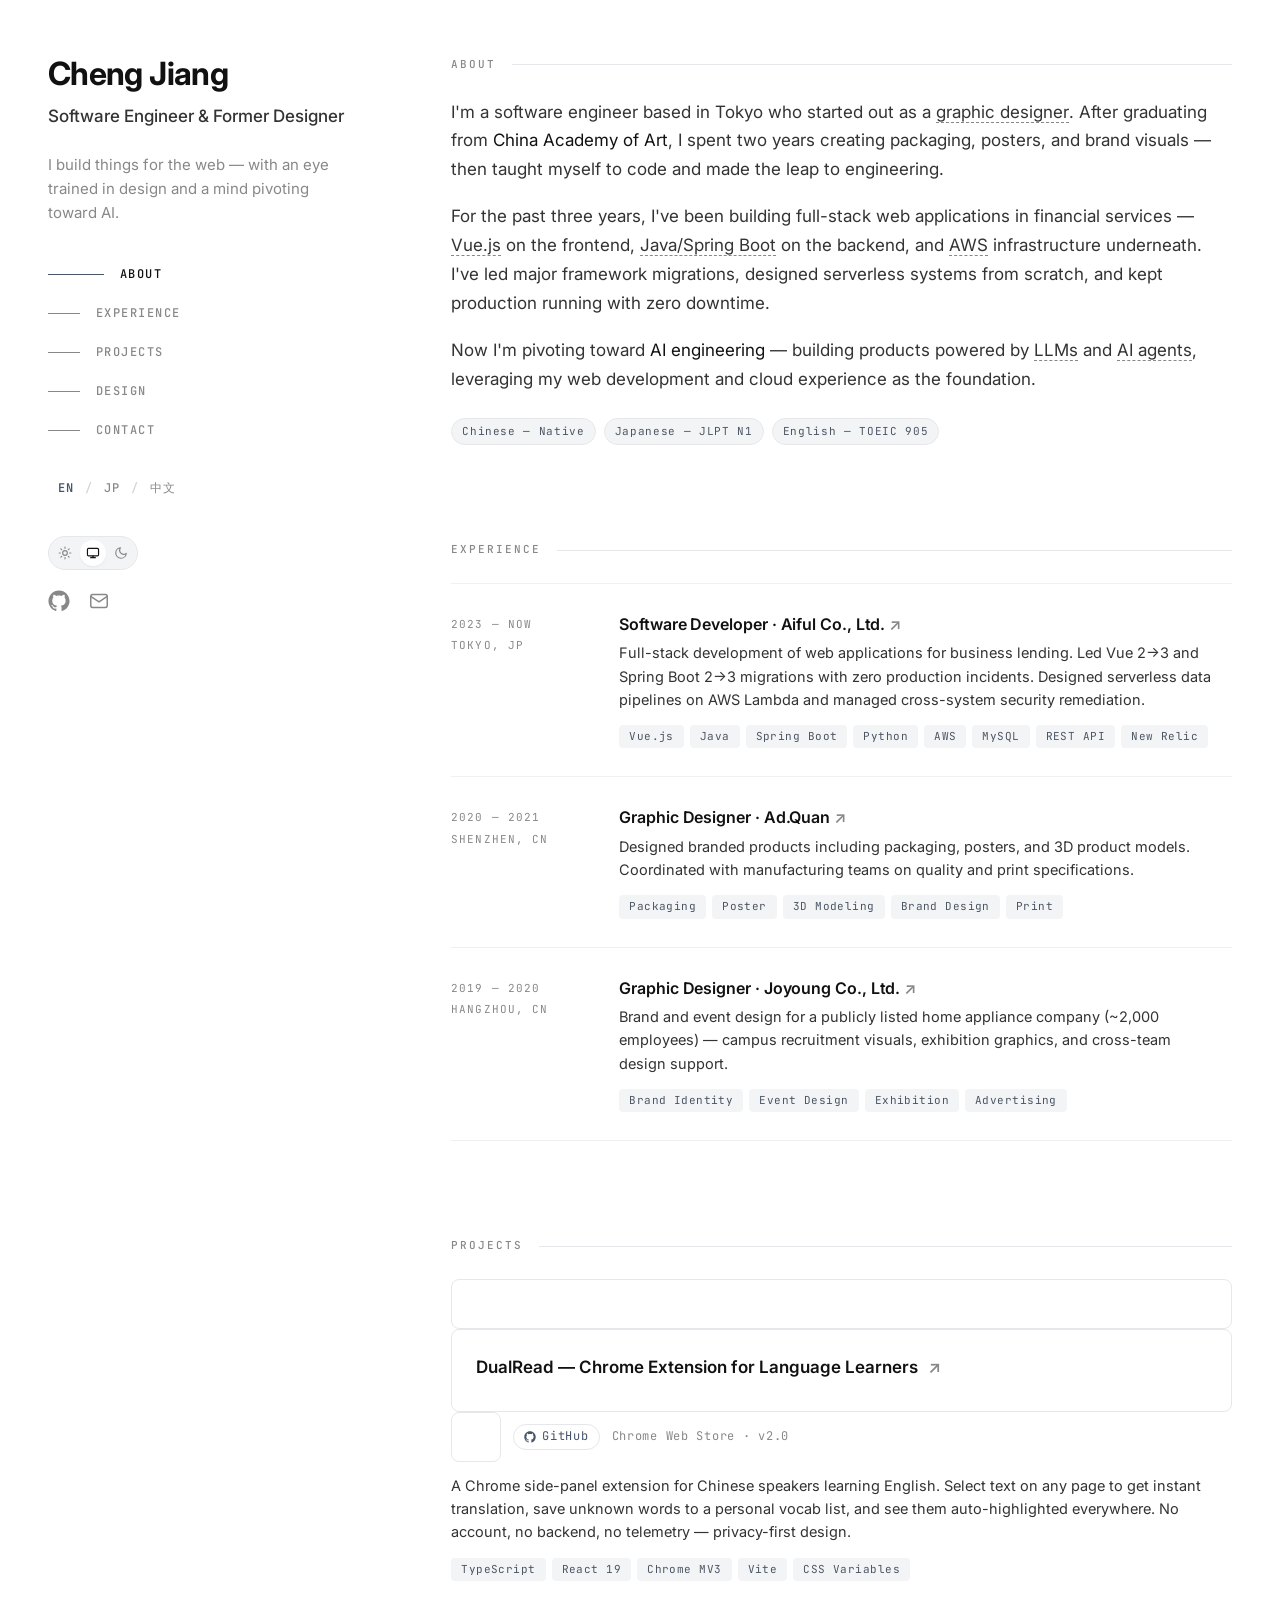
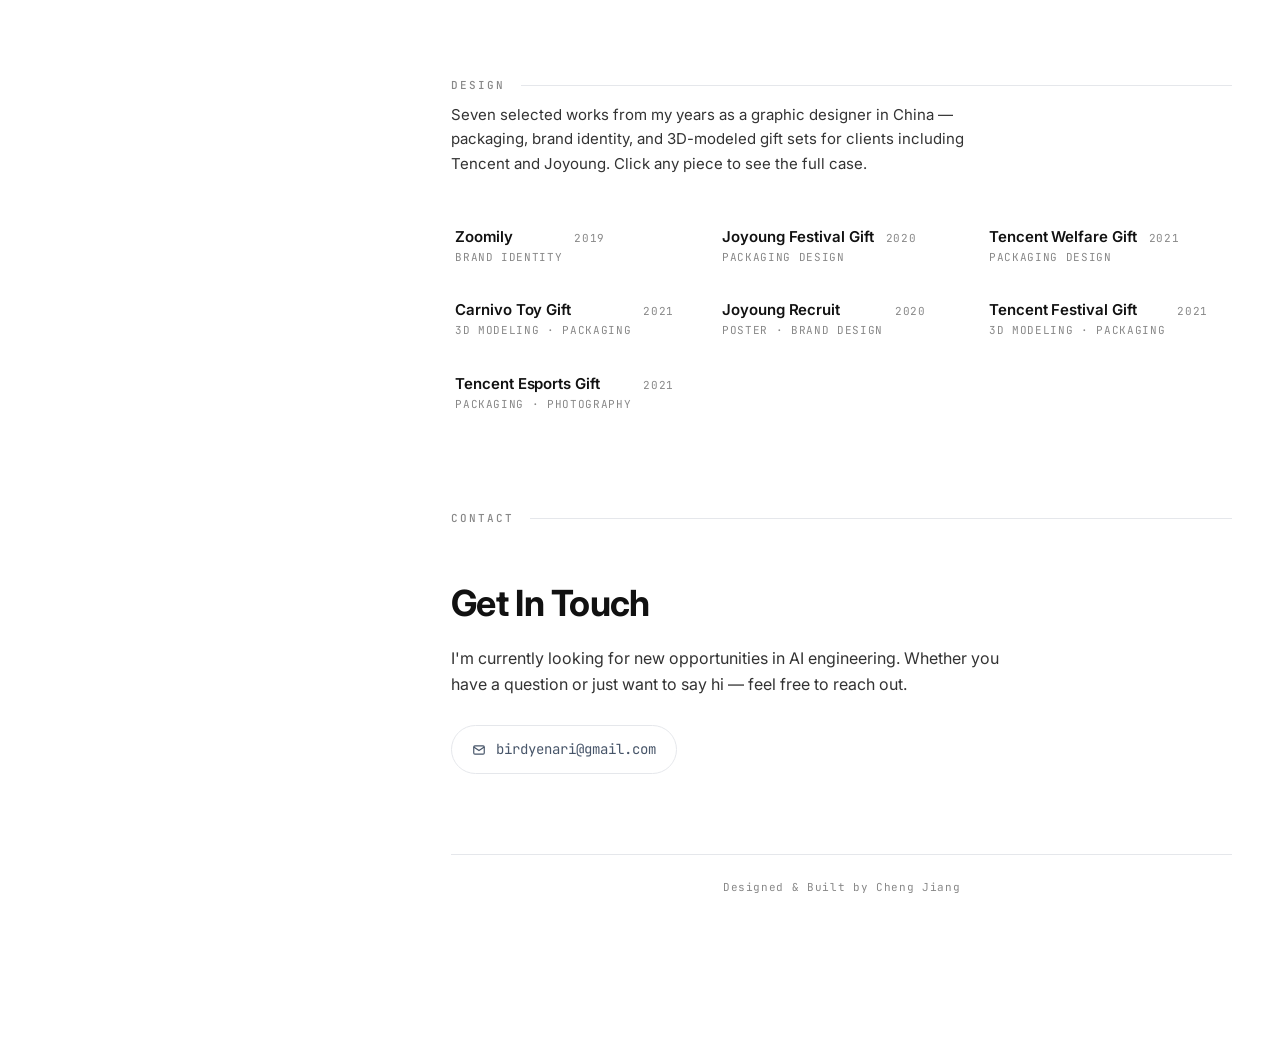
==== commit d183a5ee: "ref: Split portfolio HTML into per-concern CSS/JS/data modules index.html (1955→219 lines) and proje" ====
--- a/index.html
+++ b/index.html
@@ -4,873 +4,22 @@
 <meta charset="utf-8" />
 <meta name="viewport" content="width=device-width, initial-scale=1" />
 <title>Cheng Jiang — Software Engineer & Former Designer</title>
+
 <link rel="preconnect" href="https://fonts.googleapis.com">
 <link rel="preconnect" href="https://fonts.gstatic.com" crossorigin>
 <link href="https://fonts.googleapis.com/css2?family=Inter:wght@400;500;600;700&family=JetBrains+Mono:wght@400;500&family=Noto+Sans+JP:wght@400;500;600;700&family=Noto+Sans+SC:wght@400;500;600;700&display=swap" rel="stylesheet">
-<style>
-  /* ─────────────────────────────────────────────
-     Tokens
-  ────────────────────────────────────────────── */
-  :root {
-    /* Light theme (default) */
-    --bg:        #ffffff;
-    --bg-alt:    #f5f5f5;
-    --bg-tag:    #f3f4f6;
-    --bg-hover:  #f9fafb;
-    --bg-deep:   #0f172a;        /* dark surfaces (dark project thumb) */
-    --ink:       #111111;
-    --ink-body:  #333333;
-    --ink-muted: #888888;
-    --ink-tag:   #4b5563;
-    --ink-on-deep: #f5f5f5;
-    --ink-on-deep-muted: #94a3b8;
-    --accent:    #475569;
-    --accent-soft: #64748b;
-    --border:    #e5e7eb;
-    --border-soft: #f0f0f0;
-    --border-stronger: #d6dbe2;
-    --tooltip-bg: #111;
-    --tooltip-fg: #fff;
-    --selection-bg: #cbd5e1;
-    --selection-fg: #0f172a;
-    --sep-pipe:  #d1d5db;
-    --shadow-card: 0 2px 8px rgba(0,0,0,0.06);
-    --shadow-lift: 0 12px 32px -8px rgba(15,23,42,0.18), 0 4px 12px rgba(15,23,42,0.06);
-    --shadow-proj-hover: 0 4px 12px rgba(0,0,0,0.08);
-    --thumb-from: #f8fafc;
-    --thumb-to:   #e2e8f0;
-    --feature-from: #475569;
-    --feature-to:   #334155;
-    --gallery-img-filter: none;
-    --copy-success: #16a34a;
-    /* Glow color used by spotlight, trail, card lit-state — warm orange in light */
-    --glow-r: 255;
-    --glow-g: 170;
-    --glow-b: 80;
-    --radius-card: 8px;
-    --radius-tag:  4px;
-    --radius-img:  12px;
-    --font-sans:   'Inter', 'Noto Sans JP', 'Noto Sans SC', system-ui, -apple-system, sans-serif;
-    --font-cjk:    'Noto Sans JP', 'Noto Sans SC', 'Inter', system-ui, sans-serif;
-    --font-mono:   'JetBrains Mono', 'SF Mono', Menlo, Consolas, monospace;
-  }
-
-  /* Dark theme — cool blue-gray, gentle contrast, glow shifts to soft cyan-blue */
-  :root[data-theme="dark"] {
-    --bg:        #0f1419;
-    --bg-alt:    #161c23;
-    --bg-tag:    #1a222b;
-    --bg-hover:  #182029;
-    --bg-deep:   #060a0e;
-    --ink:       #e8eef5;
-    --ink-body:  #b8c2cf;
-    --ink-muted: #6b7785;
-    --ink-tag:   #94a3b8;
-    --ink-on-deep: #e8eef5;
-    --ink-on-deep-muted: #6b7785;
-    --accent:    #a8c5e0;
-    --accent-soft: #7d9cba;
-    --border:    #232c36;
-    --border-soft: #1a222b;
-    --border-stronger: #2d3845;
-    --tooltip-bg: #e8eef5;
-    --tooltip-fg: #0f1419;
-    --selection-bg: #2d3845;
-    --selection-fg: #e8eef5;
-    --sep-pipe:  #2d3845;
-    --shadow-card: 0 2px 8px rgba(0,0,0,0.30);
-    --shadow-lift: 0 12px 32px -8px rgba(0,0,0,0.55), 0 4px 12px rgba(0,0,0,0.35);
-    --shadow-proj-hover: 0 4px 14px rgba(0,0,0,0.40);
-    --thumb-from: #1a222b;
-    --thumb-to:   #0f1419;
-    --feature-from: #2d3845;
-    --feature-to:   #1a222b;
-    --gallery-img-filter: brightness(0.85);
-    --copy-success: #4ade80;
-    /* Cool, gentle cyan-blue — present but not visually loud over reading */
-    --glow-r: 120;
-    --glow-g: 200;
-    --glow-b: 255;
-  }
-  :root[lang="ja"], :root[lang="zh"] { --font-sans: 'Noto Sans JP', 'Noto Sans SC', 'Inter', system-ui, sans-serif; }
-  :root[lang="zh"] { --font-sans: 'Noto Sans SC', 'Noto Sans JP', 'Inter', system-ui, sans-serif; }
-
-  *, *::before, *::after { box-sizing: border-box; }
-  html, body { margin: 0; padding: 0; }
-  html { scroll-behavior: smooth; }
-  body {
-    background: var(--bg);
-    color: var(--ink-body);
-    font-family: var(--font-sans);
-    font-size: 16px;
-    line-height: 1.6;
-    -webkit-font-smoothing: antialiased;
-    -moz-osx-font-smoothing: grayscale;
-    text-rendering: optimizeLegibility;
-  }
-
-  /* ─────────────────────────────────────────────
-     Layout shell
-  ────────────────────────────────────────────── */
-  .shell {
-    max-width: 1320px;
-    margin: 0 auto;
-    padding: 0 48px;
-    display: grid;
-    grid-template-columns: minmax(280px, 30%) 1fr;
-    gap: 0;
-    min-height: 100vh;
-  }
-
-  /* ─────────────────────────────────────────────
-     Left panel (sticky)
-  ────────────────────────────────────────────── */
-  .sidebar {
-    position: sticky;
-    top: 0;
-    height: 100vh;
-    padding: 56px 48px 32px 0;
-    display: flex;
-    flex-direction: column;
-    gap: 0;
-  }
-
-  .name {
-    font-size: 32px;
-    font-weight: 700;
-    color: var(--ink);
-    letter-spacing: -0.02em;
-    line-height: 1.15;
-    margin: 0 0 12px;
-    opacity: 0;
-    animation: fadeUp 0.6s 0s ease-out forwards;
-  }
-  .title {
-    font-size: 17px;
-    font-weight: 500;
-    color: var(--ink-body);
-    margin: 0 0 24px;
-    line-height: 1.4;
-    opacity: 0;
-    animation: fadeUp 0.6s 0.15s ease-out forwards;
-  }
-  .tagline {
-    font-size: 15px;
-    line-height: 1.6;
-    color: var(--ink-muted);
-    margin: 0 0 32px;
-    max-width: 340px;
-    opacity: 0;
-    animation: fadeUp 0.6s 0.30s ease-out forwards;
-  }
-
-  @keyframes fadeUp {
-    from { opacity: 0; transform: translateY(8px); }
-    to   { opacity: 1; transform: translateY(0); }
-  }
-
-  /* Vertical nav */
-  .nav {
-    list-style: none;
-    margin: 0 0 auto;
-    padding: 0;
-    display: flex;
-    flex-direction: column;
-    gap: 4px;
-  }
-  .nav a {
-    display: inline-flex;
-    align-items: center;
-    gap: 16px;
-    padding: 8px 0;
-    color: var(--ink-muted);
-    text-decoration: none;
-    font-family: var(--font-mono);
-    font-size: 12px;
-    font-weight: 500;
-    letter-spacing: 0.12em;
-    text-transform: uppercase;
-    transition: color 0.2s ease;
-    width: max-content;
-  }
-  .nav a::before {
-    content: "";
-    display: block;
-    height: 1px;
-    width: 32px;
-    background: currentColor;
-    transition: width 0.25s ease, background 0.25s ease;
-  }
-  .nav a:hover { color: var(--ink); }
-  .nav a:hover::before { width: 56px; }
-  .nav a.active { color: var(--ink); }
-  .nav a.active::before { width: 56px; height: 1px; background: var(--accent); }
-
-  /* Bottom utility row: lang + social */
-  .sidebar-bottom {
-    display: flex;
-    flex-direction: column;
-    gap: 20px;
-    padding-top: 24px;
-  }
-  .lang {
-    display: inline-flex;
-    align-items: center;
-    gap: 0;
-    font-family: var(--font-mono);
-    font-size: 12px;
-    font-weight: 500;
-    color: var(--ink-muted);
-    user-select: none;
-  }
-  .lang button {
-    appearance: none;
-    background: transparent;
-    border: 0;
-    padding: 6px 10px;
-    color: inherit;
-    font: inherit;
-    cursor: pointer;
-    letter-spacing: 0.05em;
-    transition: color 0.15s ease;
-  }
-  .lang button:hover { color: var(--ink); }
-  .lang button.active { color: var(--accent); font-weight: 600; }
-  .lang .sep { color: var(--sep-pipe); padding: 0 2px; }
-
-  /* Theme switcher — three-state: light / auto / dark */
-  .theme-switch {
-    display: inline-flex;
-    align-items: center;
-    gap: 2px;
-    margin-top: 12px;
-    padding: 3px;
-    background: var(--bg-tag);
-    border: 1px solid var(--border);
-    border-radius: 999px;
-    width: fit-content;
-    transition: background 0.4s ease, border-color 0.4s ease;
-  }
-  .theme-switch button {
-    appearance: none;
-    background: transparent;
-    border: 0;
-    padding: 0;
-    width: 26px;
-    height: 26px;
-    border-radius: 999px;
-    color: var(--ink-muted);
-    cursor: pointer;
-    display: inline-flex;
-    align-items: center;
-    justify-content: center;
-    transition: color 0.2s ease, background 0.3s ease;
-    position: relative;
-  }
-  .theme-switch button:hover { color: var(--ink); }
-  .theme-switch button.active {
-    background: var(--bg);
-    color: var(--ink);
-    box-shadow: 0 1px 2px rgba(0,0,0,0.06);
-  }
-  :root[data-theme="dark"] .theme-switch button.active { box-shadow: 0 1px 3px rgba(0,0,0,0.4); }
-  .theme-switch svg { width: 14px; height: 14px; display: block; }
-  .theme-switch button[data-tip]::after {
-    content: attr(data-tip);
-    position: absolute;
-    bottom: calc(100% + 8px);
-    left: 50%;
-    transform: translateX(-50%);
-    background: var(--tooltip-bg);
-    color: var(--tooltip-fg);
-    font-family: var(--font-mono);
-    font-size: 10px;
-    letter-spacing: 0.08em;
-    padding: 4px 8px;
-    border-radius: 4px;
-    white-space: nowrap;
-    opacity: 0;
-    pointer-events: none;
-    transition: opacity 0.18s ease;
-  }
-  .theme-switch button:hover[data-tip]::after { opacity: 1; }
-
-  .socials {
-    display: flex;
-    gap: 18px;
-  }
-  .socials a {
-    color: var(--ink-muted);
-    transition: color 0.2s ease, transform 0.2s ease;
-    display: inline-flex;
-    position: relative;
-  }
-  .socials a:hover { color: var(--ink); transform: translateY(-2px); }
-  .socials svg { width: 22px; height: 22px; display: block; }
-  .socials a[data-tip]::after {
-    content: attr(data-tip);
-    position: absolute;
-    bottom: calc(100% + 8px);
-    left: 50%;
-    transform: translateX(-50%);
-    background: var(--tooltip-bg);
-    color: var(--tooltip-fg);
-    font-family: var(--font-mono);
-    font-size: 10px;
-    letter-spacing: 0.08em;
-    padding: 4px 8px;
-    border-radius: 4px;
-    white-space: nowrap;
-    opacity: 0;
-    pointer-events: none;
-    transition: opacity 0.15s ease;
-  }
-  .socials a:hover::after { opacity: 1; }
-
-  /* ─────────────────────────────────────────────
-     Right panel (content)
-  ────────────────────────────────────────────── */
-  .content {
-    padding: 56px 0 96px 48px;
-    min-width: 0;
-  }
-  section {
-    margin-bottom: 96px;
-    scroll-margin-top: 96px;
-  }
-  section:last-child { margin-bottom: 48px; }
-
-  .section-label {
-    display: none; /* mobile reveals */
-  }
-  h2.section-heading {
-    font-family: var(--font-mono);
-    font-size: 11px;
-    font-weight: 500;
-    letter-spacing: 0.18em;
-    text-transform: uppercase;
-    color: var(--ink-muted);
-    margin: 0 0 24px;
-    display: flex;
-    align-items: center;
-    gap: 16px;
-  }
-  h2.section-heading::after {
-    content: "";
-    flex: 1;
-    height: 1px;
-    background: var(--border);
-  }
-
-  /* About */
-  .about p {
-    font-size: 17px;
-    line-height: 1.7;
-    color: var(--ink-body);
-    margin: 0 0 18px;
-    max-width: 640px;
-    text-wrap: pretty;
-  }
-  .about p:last-child { margin-bottom: 0; }
-  .about a.inline {
-    color: var(--ink);
-    text-decoration: none;
-    background-image: linear-gradient(var(--accent), var(--accent));
-    background-size: 0 1px;
-    background-position: 0 100%;
-    background-repeat: no-repeat;
-    transition: background-size 0.3s ease, color 0.2s ease;
-    padding-bottom: 1px;
-  }
-  .about a.inline:hover { background-size: 100% 1px; color: var(--accent); }
-
-  .langs-line {
-    display: flex;
-    flex-wrap: wrap;
-    gap: 8px;
-    margin-top: 24px;
-  }
-  .lang-pill {
-    font-family: var(--font-mono);
-    font-size: 11px;
-    letter-spacing: 0.06em;
-    color: var(--ink-tag);
-    background: var(--bg-tag);
-    border: 1px solid var(--border);
-    border-radius: 999px;
-    padding: 4px 10px;
-  }
-
-  /* Experience */
-  .exp-list { display: flex; flex-direction: column; gap: 0; }
-  .exp-card {
-    display: grid;
-    grid-template-columns: 140px 1fr;
-    gap: 28px;
-    padding: 28px 0;
-    margin: 0;
-    border-radius: 0;
-    border-bottom: 1px solid var(--border-soft);
-    text-decoration: none;
-    color: inherit;
-    position: relative;
-  }
-  .exp-card:first-child {
-    border-top: 1px solid var(--border-soft);
-  }
-  /* Hover treatment for exp cards — underline animation removed */
-  .exp-card:hover .exp-period {
-    color: var(--ink-body);
-  }
-  .exp-card:hover .exp-co {
-    color: var(--ink-body);
-  }
-  .exp-role {
-    transition: letter-spacing 0.25s ease;
-  }
-  .exp-card:hover .exp-role {
-    letter-spacing: 0;
-  }
-  .exp-period {
-    font-family: var(--font-mono);
-    font-size: 11px;
-    letter-spacing: 0.1em;
-    color: var(--ink-muted);
-    text-transform: uppercase;
-    padding-top: 4px;
-  }
-  .exp-period .loc { display: block; margin-top: 4px; }
-  .exp-role {
-    font-size: 16px;
-    font-weight: 600;
-    color: var(--ink);
-    margin: 0 0 4px;
-    letter-spacing: -0.005em;
-  }
-  .exp-role .arrow {
-    display: inline-block;
-    margin-left: 4px;
-    transition: transform 0.2s ease;
-    color: var(--ink-muted);
-  }
-  .exp-card:hover .exp-role .arrow { color: var(--ink); transform: translate(3px, -3px); }
-  .exp-co {
-    font-size: 14px;
-    color: var(--ink-muted);
-    margin: 0 0 12px;
-  }
-  .exp-desc {
-    font-size: 14.5px;
-    color: var(--ink-body);
-    line-height: 1.6;
-    margin: 0 0 14px;
-    text-wrap: pretty;
-  }
-  .tag-row {
-    display: flex;
-    flex-wrap: wrap;
-    gap: 6px;
-  }
-  .tag {
-    display: inline-block;
-    font-family: var(--font-mono);
-    font-size: 11px;
-    letter-spacing: 0.04em;
-    background: var(--bg-tag);
-    color: var(--ink-tag);
-    padding: 4px 10px;
-    border-radius: var(--radius-tag);
-    line-height: 1.4;
-    white-space: nowrap;
-  }
-
-  /* Engineering project card */
-  .proj-card {
-    display: block;
-    padding: 24px;
-    border: 1px solid var(--border);
-    border-radius: var(--radius-card);
-    background: var(--bg);
-    transition: transform 0.2s ease, box-shadow 0.2s ease, border-color 0.2s ease;
-    text-decoration: none;
-    color: inherit;
-  }
-  .proj-card:hover {
-    transform: translateY(-4px);
-    box-shadow: var(--shadow-proj-hover);
-    border-color: var(--border-stronger);
-  }
-  .proj-thumb {
-    aspect-ratio: 4 / 3;
-    border-radius: 6px;
-    background: linear-gradient(135deg, var(--thumb-from) 0%, var(--thumb-to) 100%);
-    display: flex;
-    align-items: center;
-    justify-content: center;
-    overflow: hidden;
-    border: 1px solid var(--border);
-    position: relative;
-  }
-  .proj-thumb .thumb-mark {
-    width: 64%;
-    aspect-ratio: 1 / 1;
-    border-radius: 12px;
-    background:
-      linear-gradient(135deg, var(--feature-from) 0%, var(--feature-to) 100%);
-    color: var(--ink-on-deep);
-    display: flex;
-    align-items: center;
-    justify-content: center;
-    font-family: var(--font-mono);
-    font-weight: 600;
-    font-size: 22px;
-    letter-spacing: 0.04em;
-    box-shadow: 0 6px 16px -4px rgba(15,23,42,0.4);
-  }
-  .proj-title {
-    font-size: 17px;
-    font-weight: 600;
-    color: var(--ink);
-    margin: 0 0 6px;
-    display: flex;
-    align-items: center;
-    gap: 10px;
-    flex-wrap: wrap;
-  }
-  .proj-title .arrow { color: var(--ink-muted); transition: color 0.2s, transform 0.2s; }
-  .proj-card:hover .proj-title .arrow { color: var(--accent); transform: translate(2px, -2px); }
-  .proj-meta {
-    font-size: 12px;
-    font-family: var(--font-mono);
-    color: var(--ink-muted);
-    letter-spacing: 0.06em;
-    margin: 0 0 12px;
-    display: flex;
-    align-items: center;
-    gap: 12px;
-    flex-wrap: wrap;
-  }
-  .proj-meta .pill-link {
-    color: var(--accent);
-    text-decoration: none;
-    border: 1px solid var(--border);
-    border-radius: 999px;
-    padding: 2px 10px;
-    transition: background 0.2s, border-color 0.2s, color 0.2s;
-    display: inline-flex; align-items: center; gap: 6px;
-  }
-  .proj-meta .pill-link:hover { background: var(--bg-tag); border-color: var(--border-stronger); color: var(--ink); }
-  .proj-desc {
-    font-size: 14.5px;
-    line-height: 1.6;
-    color: var(--ink-body);
-    margin: 0 0 14px;
-    text-wrap: pretty;
-  }
-
-  /* Design gallery — same white background, no panel */
-  .gallery-wrap {
-    padding: 0;
-  }
-  .gallery-intro {
-    font-size: 15px;
-    color: var(--ink-body);
-    max-width: 560px;
-    margin: -16px 0 36px;
-    line-height: 1.65;
-  }
-
-  /* Unified grid — every card identical 4:3, equal weight */
-  .gallery {
-    display: grid;
-    grid-template-columns: repeat(3, 1fr);
-    gap: 20px 20px;
-  }
-  .g-card {
-    grid-column: span 1;
-    border: 0;
-    background: transparent;
-    padding: 0;
-    cursor: pointer;
-    text-align: left;
-    font: inherit;
-    color: inherit;
-    display: flex;
-    flex-direction: column;
-    gap: 12px;
-  }
-  /* No more layout variants — everything uniform */
-  .g-card.feature, .g-card.tall, .g-card.wide, .g-card.half { grid-column: span 1; }
-
-  /* Cohesion strategy: desaturate-to-color + index badge.
-     No frame, no pedestal — image fills the whole card.
-     Each piece reads as part of one set because they all
-     share the same desaturated state at rest. */
-  .g-frame {
-    position: relative;
-    border-radius: var(--radius-img);
-    overflow: hidden;
-    aspect-ratio: 4 / 3;
-    background: var(--bg-alt);
-    outline: 1px solid var(--border);
-    outline-offset: -1px;
-    transition: box-shadow 0.4s ease, transform 0.4s cubic-bezier(.2,.7,.2,1), outline-color 0.3s ease;
-    box-shadow:
-      0 1px 2px rgba(15,23,42,0.04),
-      0 6px 16px -6px rgba(15,23,42,0.10);
-  }
-  .g-card:hover .g-frame {
-    outline-color: var(--accent);
-  }
-  .g-art {
-    position: absolute;
-    inset: 0;
-    overflow: hidden;
-  }
-  .g-art img {
-    width: 100%;
-    height: 100%;
-    object-fit: cover;
-    display: block;
-    transition: transform 0.6s cubic-bezier(.2,.7,.2,1);
-  }
-  .g-card:hover .g-art img { transform: scale(1.03); }
-  .g-card:hover .g-frame { transform: translateY(-3px); }
-  /* Hover lift shadow — kept separate so it can stack with the .lit spotlight glow */
-  .g-card .g-frame {
-    box-shadow: 0 0 0 0 transparent;
-    transition: transform 0.3s ease, box-shadow 0.5s ease;
-  }
-  .g-card:hover .g-frame {
-    box-shadow: 0 18px 36px -10px rgba(15,23,42,0.22), 0 4px 12px rgba(15,23,42,0.08);
-  }
-
-  /* Index badge — small monospace number top-left, ties the set together */
-  .g-index {
-    position: absolute;
-    top: 12px;
-    left: 12px;
-    z-index: 4;
-    font-family: var(--font-mono);
-    font-size: 10px;
-    letter-spacing: 0.18em;
-    color: #fff;
-    background: rgba(15,23,42,0.55);
-    backdrop-filter: blur(6px);
-    -webkit-backdrop-filter: blur(6px);
-    padding: 4px 8px;
-    border-radius: 3px;
-    pointer-events: none;
-  }
-
-  /* Subtle bottom gradient — visible by default, fades on hover */
-  .g-overlay {
-    position: absolute;
-    inset: 0;
-    z-index: 3;
-    pointer-events: none;
-    opacity: 1;
-    transition: opacity 0.3s ease;
-  }
-  .g-card:hover .g-overlay { opacity: 0; }
-  .g-overlay::after {
-    content: "";
-    position: absolute;
-    inset: auto 0 0 0;
-    height: 65%;
-    background: linear-gradient(180deg, rgba(15,23,42,0) 0%, rgba(15,23,42,0.35) 100%);
-  }
-  .g-overlay-title, .g-overlay-cat { display: none; }
-  .g-overlay .open-icon {
-    position: absolute;
-    top: 12px;
-    right: 12px;
-    width: 30px;
-    height: 30px;
-    border-radius: 999px;
-    background: rgba(255,255,255,0.95);
-    color: #111;
-    display: flex;
-    align-items: center;
-    justify-content: center;
-    z-index: 2;
-    opacity: 0;
-    transition: opacity 0.3s ease;
-  }
-  .g-card:hover .g-overlay .open-icon { opacity: 1; }
-  /* Keep the open-icon outside the fading overlay so it stays visible on hover */
-  .g-frame .open-icon-hover {
-    position: absolute;
-    top: 12px;
-    right: 12px;
-    width: 30px;
-    height: 30px;
-    border-radius: 999px;
-    background: rgba(255,255,255,0.95);
-    color: #111;
-    display: flex;
-    align-items: center;
-    justify-content: center;
-    z-index: 5;
-    opacity: 0;
-    transition: opacity 0.3s ease;
-    pointer-events: none;
-  }
-  .g-card:hover .open-icon-hover { opacity: 1; }
-
-  .g-meta {
-    display: flex;
-    align-items: baseline;
-    justify-content: space-between;
-    gap: 12px;
-    padding: 0 4px;
-  }
-  .g-title { font-size: 15px; font-weight: 600; color: var(--ink); margin: 0; letter-spacing: -0.005em; }
-  .g-cat   { font-family: var(--font-mono); font-size: 11px; color: var(--ink-muted); letter-spacing: 0.06em; text-transform: uppercase; }
-  .g-year  { font-family: var(--font-mono); font-size: 11px; color: var(--ink-muted); letter-spacing: 0.06em; }
-
-  /* Contact */
-  .contact {
-    text-align: left;
-    padding: 32px 0 0;
-  }
-  .contact-h {
-    font-size: 36px;
-    font-weight: 700;
-    color: var(--ink);
-    letter-spacing: -0.02em;
-    margin: 0 0 20px;
-    line-height: 1.15;
-  }
-  .contact-body {
-    font-size: 16px;
-    color: var(--ink-body);
-    max-width: 560px;
-    line-height: 1.65;
-    margin: 0 0 28px;
-  }
-  .contact-email {
-    display: inline-flex;
-    align-items: center;
-    gap: 10px;
-    font-family: var(--font-mono);
-    font-size: 14px;
-    color: var(--accent);
-    text-decoration: none;
-    border: 1px solid var(--border);
-    padding: 12px 20px;
-    border-radius: 999px;
-    transition: border-color 0.2s, background 0.2s, transform 0.2s, color 0.2s;
-  }
-  .contact-email:hover {
-    border-color: var(--accent);
-    background: var(--bg-hover);
-    transform: translateY(-1px);
-    color: var(--ink);
-  }
-  .footer {
-    margin-top: 80px;
-    padding-top: 24px;
-    border-top: 1px solid var(--border);
-    font-family: var(--font-mono);
-    font-size: 11px;
-    color: var(--ink-muted);
-    letter-spacing: 0.06em;
-    text-align: center;
-  }
-
-  /* Reveal-on-scroll */
-  [data-reveal] { opacity: 0; transform: translateY(20px); transition: opacity 0.5s ease-out, transform 0.5s ease-out; }
-  [data-reveal].is-visible { opacity: 1; transform: translateY(0); }
-
-  /* ─────────────────────────────────────────────
-     Responsive
-  ────────────────────────────────────────────── */
-  @media (max-width: 1023px) {
-    .shell {
-      grid-template-columns: 1fr;
-      padding: 0 32px;
-    }
-    .sidebar {
-      position: static;
-      height: auto;
-      padding: 48px 0 24px;
-    }
-    .tagline { margin-bottom: 32px; }
-    .nav { flex-direction: row; flex-wrap: wrap; gap: 4px 24px; margin-bottom: 24px; }
-    .nav a::before { display: none; }
-    .nav a { padding: 6px 0; }
-    .nav a.active { color: var(--accent); }
-    .sidebar-bottom {
-      flex-direction: row;
-      flex-wrap: wrap;
-      align-items: center;
-      gap: 16px 24px;
-      padding-top: 16px;
-      border-top: 1px solid var(--border);
-    }
-    .sidebar-bottom .lang { margin-right: auto; }
-    .sidebar-bottom .theme-switch { margin-top: 0; }
-    .sidebar-bottom .socials { margin-left: auto; }
-    .content { padding: 32px 0 64px; }
-    .gallery { grid-template-columns: repeat(2, 1fr); }
-  }
-  @media (max-width: 640px) {
-    .shell { padding: 0 20px; }
-    .name { font-size: 28px; }
-    .exp-card { grid-template-columns: 1fr; gap: 8px; padding: 20px; margin: 0 -20px; }
-    .exp-period { font-size: 10px; }
-    .proj-card { grid-template-columns: 1fr; }
-    .proj-thumb { aspect-ratio: 16 / 8; }
-    .gallery { grid-template-columns: 1fr; gap: 16px; }
-    .g-card { grid-column: span 1; }
-    .gallery-wrap { padding: 40px 24px; }
-    .contact-h { font-size: 28px; }
-    section { margin-bottom: 64px; }
-    /* On phones, let socials wrap below if needed */
-    .sidebar-bottom .socials { margin-left: 0; }
-  }
-
-  /* Touch / no-hover devices: drop hover-only flourishes that feel sticky on tap */
-  @media (hover: none) {
-    .spotlight { display: none; }
-    .g-card:hover .g-frame { transform: none; }
-    .proj-card:hover { transform: none; }
-    /* Tooltips that rely on hover are non-essential on touch */
-    .kw .kw-tip,
-    .theme-switch button[data-tip]::after,
-    .socials a[data-tip]::after { display: none; }
-  }
-
-  @media (prefers-reduced-motion: reduce) {
-    *, *::before, *::after { animation-duration: 0.01ms !important; transition-duration: 0.01ms !important; }
-    [data-reveal] { opacity: 1; transform: none; }
-  }
-
-  /* Selection */
-  ::selection { background: var(--selection-bg); color: var(--selection-fg); }
-
-  /* Smooth theme transition — only active during user-initiated theme change */
-  html.theme-transitioning,
-  html.theme-transitioning *,
-  html.theme-transitioning *::before,
-  html.theme-transitioning *::after {
-    transition:
-      background-color 0.45s ease,
-      background 0.45s ease,
-      color 0.45s ease,
-      border-color 0.45s ease,
-      box-shadow 0.45s ease,
-      fill 0.45s ease,
-      stroke 0.45s ease !important;
-  }
-</style>
-
-<!-- Apply theme before paint to prevent flash -->
+
+<link rel="stylesheet" href="assets/css/tokens.css">
+<link rel="stylesheet" href="assets/css/base.css">
+<link rel="stylesheet" href="assets/css/layout.css">
+<link rel="stylesheet" href="assets/css/sections.css">
+<link rel="stylesheet" href="assets/css/effects.css">
+
+<!-- Apply theme before paint to prevent flash. Kept inline on purpose. -->
 <script>
 (function() {
   try {
-    const saved = localStorage.getItem('theme'); // 'light' | 'dark' | 'auto' | null
+    const saved = localStorage.getItem('theme');
     const mode = saved || 'auto';
     const sysDark = window.matchMedia && window.matchMedia('(prefers-color-scheme: dark)').matches;
     const resolved = mode === 'auto' ? (sysDark ? 'dark' : 'light') : mode;
@@ -1033,7 +182,7 @@
           <h2 class="section-heading" data-i18n="navDesign">Design Portfolio</h2>
           <p class="gallery-intro" data-i18n="gallery_intro">Seven selected works from my years as a graphic designer in China — packaging, brand identity, and 3D-modeled gift sets for clients including Tencent and Joyoung. Click any piece to see the full case.</p>
           <div class="gallery" id="gallery" data-reveal>
-            <!-- gallery cards rendered by JS -->
+            <!-- gallery cards rendered by assets/js/gallery.js -->
           </div>
         </div>
       </section>
@@ -1054,902 +203,17 @@
     </main>
   </div>
 
-  <!-- ────────── Lightbox removed — projects now navigate to project.html ────────── -->
-
-  <script>
-    /* ─────────────────────────────────────────────
-       i18n strings
-    ────────────────────────────────────────────── */
-    const I18N = {
-      en: {
-        name: "Cheng Jiang",
-        title: "Software Engineer & Former Designer",
-        tagline: "I build things for the web — with an eye trained in design and a mind pivoting toward AI.",
-        navAbout: "About", navExperience: "Experience", navProjects: "Projects", navDesign: "Design", navContact: "Contact",
-        about1: "I'm a software engineer based in Tokyo who started out as a graphic designer. After graduating from <a class=\"inline\" href=\"#\">China Academy of Art</a>, I spent two years creating packaging, posters, and brand visuals — then taught myself to code and made the leap to engineering.",
-        about2: "For the past three years, I've been building full-stack web applications in financial services — Vue.js on the frontend, Java/Spring Boot on the backend, and AWS infrastructure underneath. I've led major framework migrations, designed serverless systems from scratch, and kept production running with zero downtime.",
-        about3: "Now I'm pivoting toward <a class=\"inline\" href=\"#\">AI engineering</a> — building products powered by LLMs and AI agents, leveraging my web development and cloud experience as the foundation.",
-        lang_zh: "Chinese — Native",
-        lang_ja: "Japanese — JLPT N1",
-        lang_en: "English — TOEIC 905",
-
-        exp1_date: "2023 — Now", exp1_loc: "Tokyo, JP",
-        exp1_role: "Software Developer", exp1_co_inline: " · Aiful Co., Ltd.",
-        exp1_desc: "Full-stack development of web applications for business lending. Led Vue 2→3 and Spring Boot 2→3 migrations with zero production incidents. Designed serverless data pipelines on AWS Lambda and managed cross-system security remediation.",
-        exp2_date: "2020 — 2021", exp2_loc: "Shenzhen, CN",
-        exp2_role: "Graphic Designer", exp2_co_inline: " · Ad.Quan",
-        exp2_desc: "Designed branded products including packaging, posters, and 3D product models. Coordinated with manufacturing teams on quality and print specifications.",
-        exp3_date: "2019 — 2020", exp3_loc: "Hangzhou, CN",
-        exp3_role: "Graphic Designer", exp3_co_inline: " · Joyoung Co., Ltd.",
-        exp3_desc: "Brand and event design for a publicly listed home appliance company (~2,000 employees) — campus recruitment visuals, exhibition graphics, and cross-team design support.",
-
-        t_packaging: "Packaging", t_poster: "Poster", t_3d: "3D Modeling", t_brand: "Brand Design", t_print: "Print",
-        t_brandid: "Brand Identity", t_event: "Event Design", t_exhibition: "Exhibition", t_ad: "Advertising",
-
-        proj1_title: "DualRead — Chrome Extension for Language Learners",
-        proj1_store: "Chrome Web Store · v2.0",
-        proj1_desc: "A Chrome side-panel extension for Chinese speakers learning English. Select text on any page to get instant translation, save unknown words to a personal vocab list, and see them auto-highlighted everywhere. No account, no backend, no telemetry — privacy-first design.",
-
-        gallery_intro: "Seven selected works from my years as a graphic designer in China — packaging, brand identity, and 3D-modeled gift sets for clients including Tencent and Joyoung. Click any piece to see the full case.",
-
-        contact_h: "Get In Touch",
-        contact_body: "I'm currently looking for new opportunities in AI engineering. Whether you have a question or just want to say hi — feel free to reach out.",
-        footer: "Designed & Built by Cheng Jiang"
-      },
-      ja: {
-        name: "江 成 — Cheng Jiang",
-        title: "ソフトウェアエンジニア / 元グラフィックデザイナー",
-        tagline: "デザインの目と、AIに向かうエンジニアリングの力で、Webをつくる。",
-        navAbout: "About", navExperience: "Experience", navProjects: "Projects", navDesign: "Design", navContact: "Contact",
-        about1: "東京を拠点とするソフトウェアエンジニアです。キャリアはグラフィックデザイナーとしてスタートしました。<a class=\"inline\" href=\"#\">中国美術学院</a>を卒業後、約2年間パッケージデザインやポスター、ブランドビジュアルの制作に携わり、その後プログラミングを独学でエンジニアに転身しました。",
-        about2: "現在はアイフル株式会社で約3年間、金融サービス向けのフルスタックWeb開発を担当しています。フロントエンド（Vue.js）、バックエンド（Java / Spring Boot）、インフラ（AWS）を横断し、フレームワークのメジャーバージョン移行やサーバーレスシステムの0→1設計を主導してきました。",
-        about3: "今後は<a class=\"inline\" href=\"#\">AIエンジニアリング</a>へのピボットを目指しています。LLMやAIエージェントを活用したプロダクト開発に、Web開発とクラウドの実務経験を土台として取り組んでいきたいと考えています。",
-        lang_zh: "中国語 — ネイティブ",
-        lang_ja: "日本語 — JLPT N1",
-        lang_en: "英語 — TOEIC 905",
-
-        exp1_date: "2023 — 現在", exp1_loc: "東京",
-        exp1_role: "ソフトウェアエンジニア", exp1_co_inline: " · アイフル株式会社",
-        exp1_desc: "事業者向けローンの顧客書類・データ管理Webアプリのフルスタック開発。Vue 2→3、Spring Boot 2→3のメジャー移行を主導し本番インシデントゼロを達成。AWS Lambdaによるサーバーレスデータパイプラインの設計・構築も担当。",
-        exp2_date: "2020 — 2021", exp2_loc: "中国・深セン",
-        exp2_role: "グラフィックデザイナー", exp2_co_inline: " · 厦門方胜众合",
-        exp2_desc: "ブランドのカスタマイズプロダクト（パッケージ、ポスター、3Dモデル等）のデザインを担当。工場との連携によるプロダクト品質管理も兼務。",
-        exp3_date: "2019 — 2020", exp3_loc: "中国・杭州",
-        exp3_role: "グラフィックデザイナー", exp3_co_inline: " · 九陽株式会社",
-        exp3_desc: "上場企業（従業員約2,000名）のブランドイベント（キャンパス新卒採用、展示会等）のグラフィックデザインを担当。広告代理店との折衝、社内チームのデザイン支援も実施。",
-
-        t_packaging: "パッケージ", t_poster: "ポスター", t_3d: "3Dモデリング", t_brand: "ブランド", t_print: "印刷",
-        t_brandid: "ブランドVI", t_event: "イベント", t_exhibition: "展示会", t_ad: "広告",
-
-        proj1_title: "DualRead — 英語学習者向けChrome拡張機能",
-        proj1_store: "Chrome Web Store · v2.0",
-        proj1_desc: "中国語話者のための英語学習Chrome拡張機能。Webページ上の英語を選択するだけで即座に中国語翻訳を表示し、未知の単語を個人の単語帳に保存。保存した単語は訪問するすべてのページで自動ハイライト表示されます。アカウント不要、バックエンドなし、テレメトリなし — プライバシーファーストの設計。",
-
-        gallery_intro: "中国でグラフィックデザイナーとして活動していた時期の代表作7点。テンセントや九陽などのクライアント向けのパッケージ、ブランドVI、3Dモデリングを使ったギフトセットを含みます。クリックして各案件の詳細をご覧ください。",
-
-        contact_h: "お問い合わせ",
-        contact_body: "現在、AIエンジニアリング領域での新しい機会を探しています。ご質問やご相談、ちょっとしたご挨拶でも、お気軽にご連絡ください。",
-        footer: "Designed & Built by Cheng Jiang"
-      },
-      zh: {
-        name: "江 成 — Cheng Jiang",
-        title: "软件工程师 / 前平面设计师",
-        tagline: "用设计师的眼光和面向AI的工程能力，构建Web产品。",
-        navAbout: "关于", navExperience: "经历", navProjects: "项目", navDesign: "设计作品", navContact: "联系",
-        about1: "我是一名常驻东京的软件工程师，职业起点是平面设计师。从<a class=\"inline\" href=\"#\">中国美术学院</a>毕业后，我花了两年时间做包装设计、海报和品牌视觉，然后自学编程转行成为工程师。",
-        about2: "过去三年，我在アイフル株式会社从事金融服务领域的全栈Web开发——前端Vue.js、后端Java/Spring Boot、基础设施AWS。我主导了框架大版本迁移，从零设计了无服务器系统，并保持了生产环境零故障。",
-        about3: "现在我正在向<a class=\"inline\" href=\"#\">AI工程</a>方向转型——希望利用Web开发和云基础设施的经验，构建基于LLM和AI Agent的产品。",
-        lang_zh: "中文 — 母语",
-        lang_ja: "日语 — JLPT N1",
-        lang_en: "英语 — TOEIC 905",
-
-        exp1_date: "2023 — 至今", exp1_loc: "东京",
-        exp1_role: "软件工程师", exp1_co_inline: " · アイフル株式会社",
-        exp1_desc: "负责企业贷款客户文档与数据管理Web应用的全栈开发。主导了Vue 2→3和Spring Boot 2→3的大版本迁移，生产环境零事故。设计并构建了基于AWS Lambda的无服务器数据管道。",
-        exp2_date: "2020 — 2021", exp2_loc: "中国·深圳",
-        exp2_role: "平面设计师", exp2_co_inline: " · 厦门方胜众合",
-        exp2_desc: "负责品牌定制产品（包装、海报、3D模型等）的设计，同时与工厂协调产品质量管控。",
-        exp3_date: "2019 — 2020", exp3_loc: "中国·杭州",
-        exp3_role: "平面设计师", exp3_co_inline: " · 九阳股份",
-        exp3_desc: "为上市公司（约2,000名员工）的品牌活动（校园招聘、展会等）制作平面设计。负责与广告代理商沟通及团队内部设计支持。",
-
-        t_packaging: "包装", t_poster: "海报", t_3d: "3D建模", t_brand: "品牌", t_print: "印刷",
-        t_brandid: "品牌标识", t_event: "活动设计", t_exhibition: "展会", t_ad: "广告",
-
-        proj1_title: "DualRead — 英语学习Chrome扩展",
-        proj1_store: "Chrome Web Store · v2.0",
-        proj1_desc: "面向中文母语者的英语学习Chrome扩展。在任意网页上选中英文即可获得即时中文翻译，将生词保存到个人单词本，之后访问的每个网页上这些生词都会自动高亮显示。无需注册、无后端、无遥测——隐私优先设计。",
-
-        gallery_intro: "我在中国担任平面设计师期间的7件代表作——包括为腾讯、九阳等客户设计的包装、品牌VI和3D建模礼盒。点击任意作品查看完整案例。",
-
-        contact_h: "联系我",
-        contact_body: "我目前正在寻找AI工程领域的新机会。如有任何问题或合作意向，欢迎随时联系。",
-        footer: "Designed & Built by Cheng Jiang"
-      }
-    };
-
-    /* ─────────────────────────────────────────────
-       Gallery data
-    ────────────────────────────────────────────── */
-    const PROJECTS = [
-      {
-        id: 1, layout: "feature",
-        title: { en: "Zoomily", ja: "Zoomily", zh: "Zoomily" },
-        cat:   { en: "Brand Identity", ja: "ブランドVI", zh: "品牌VI" },
-        year: "2019",
-        role:  { en: "Visual Identity Design", ja: "VIデザイン", zh: "视觉识别设计" },
-        client:{ en: "Self-initiated", ja: "個人プロジェクト", zh: "个人项目" },
-        desc:  {
-          en: "A pet brand VI system inspired by the refined colors of popular Chinese court dramas. Targets female customers and uses a black cat character to enhance brand recognition. Includes packaging applications for the derived sub-brands Camily and Domily.",
-          ja: "ペットブランドのVIシステム。中国宮廷ドラマの洗練された色彩をインスピレーションに、女性顧客をターゲットとした黒猫キャラクターによるブランド認知向上。サブブランドCamily / Domilyのパッケージ展開も含む。",
-          zh: "宠物品牌VI系统。配色灵感来源于热播中国宫廷剧的精致色调，主要面向女性客户，引入黑猫角色增强品牌辨识度，同时包含子品牌Camily/Domily的包装应用设计。"
-        },
-        cover: "assets/design-01-cover.png",
-        details: [1,2,3,4,5].map(i => `assets/detail/project-1/img-${i}.jpg`)
-      },
-      {
-        id: 2, layout: "half",
-        title: { en: "Joyoung Festival Gift", ja: "九陽 新年ギフト", zh: "九阳新年礼盒" },
-        cat:   { en: "Packaging Design", ja: "パッケージデザイン", zh: "包装设计" },
-        year: "2020",
-        role:  { en: "Chief Designer", ja: "チーフデザイナー", zh: "主设计师" },
-        client:{ en: "Joyoung Co., Ltd.", ja: "九陽株式会社", zh: "九阳股份" },
-        desc:  {
-          en: "Lunar New Year gift packs for Joyoung's employees and major customers. Design inspired by three flagship products (water dispenser, rice cooker, cooking machine), featuring the Joyoung circle, brand orange, and classic festival elements.",
-          ja: "九陽の従業員・主要顧客向け年賀ギフトパック。ウォーターサーバー、炊飯器、クッキングマシンの3主力製品をモチーフに、ブランドカラーのオレンジと中国の正月要素を融合。",
-          zh: "九阳员工及重要客户的新年礼盒。设计灵感来自2020年三大主力产品（饮水机、电饭煲、料理机），视觉突出九阳圆环标志、品牌橙色和经典年味元素。"
-        },
-        cover: "assets/design-02-cover.png",
-        details: [1,2,3,4,5].map(i => `assets/detail/project-2/img-${i}.jpg`)
-      },
-      {
-        id: 3, layout: "half",
-        title: { en: "Tencent Welfare Gift", ja: "Tencent 公益ギフト", zh: "腾讯公益礼盒" },
-        cat:   { en: "Packaging Design", ja: "パッケージデザイン", zh: "包装设计" },
-        year: "2021",
-        role:  { en: "Chief Designer", ja: "チーフデザイナー", zh: "主设计师" },
-        client:{ en: "ThinkBig Studio", ja: "ThinkBig Studio", zh: "ThinkBig Studio" },
-        desc:  {
-          en: "Gift for participants in Tencent's public-welfare fundraising campaign. PVC shell packaging with special welfare paper, containing a 100-day plan with to-do lists and stickers.",
-          ja: "テンセント公益募金キャンペーン参加者向けギフト。PVCシェルと特別公益紙によるパッケージに、100日プラン（ToDoリスト＋ステッカー）を収録。",
-          zh: "腾讯公益募捐活动参与者纪念礼品。PVC外壳搭配特种公益纸包装，内含100天计划（待办清单+特别贴纸）。"
-        },
-        cover: "assets/design-03-cover.png",
-        details: [1,2,3,4,5].map(i => `assets/detail/project-3/img-${i}.jpg`)
-      },
-      {
-        id: 4, layout: "tall",
-        title: { en: "Carnivo Toy Gift", ja: "Carnivo おもちゃギフト", zh: "Carnivo 玩具礼盒" },
-        cat:   { en: "3D Modeling · Packaging", ja: "3Dモデリング · パッケージ", zh: "3D建模 · 包装" },
-        year: "2021",
-        role:  { en: "3D Modeling, Package Design", ja: "3Dモデリング、パッケージ", zh: "3D建模、包装设计" },
-        client:{ en: "ThinkBig Studio", ja: "ThinkBig Studio", zh: "ThinkBig Studio" },
-        desc:  {
-          en: "Children's-Day gift for Carnival Advertising clients. Co-branded with ThinkBig's 'little white' IP and packaged in a transparent PVC box with a skateboard and a roly-poly toy figure.",
-          ja: "こどもの日向けクライアントギフト。ThinkBigの「little white」IPとのコラボ。透明PVCボックスにスケートボードと起き上がりこぼしフィギュアを収納。",
-          zh: "儿童节客户礼品。与ThinkBig「小白」IP联名，透明PVC盒内装有滑板和「小白」不倒翁玩偶，以游戏元素展现广告人的多元创意。"
-        },
-        cover: "assets/design-04-cover.png",
-        details: [1,2,3,4,5].map(i => `assets/detail/project-4/img-${i}.jpg`)
-      },
-      {
-        id: 5, layout: "tall",
-        title: { en: "Joyoung Recruit", ja: "九陽 新卒採用", zh: "九阳校招" },
-        cat:   { en: "Poster · Brand Design", ja: "ポスター · ブランド", zh: "海报 · 品牌设计" },
-        year: "2020",
-        role:  { en: "Chief Designer", ja: "チーフデザイナー", zh: "主设计师" },
-        client:{ en: "Joyoung Co., Ltd.", ja: "九陽株式会社", zh: "九阳股份" },
-        desc:  {
-          en: "Campus-recruitment visuals to reposition Joyoung's brand for young people. Bold orange, glass-textured brand elements, and playful typography break the 'traditional soymilk-machine brand' perception.",
-          ja: "キャンパスリクルーティング用ビジュアル。「伝統的な豆乳メーカーブランド」というイメージを刷新するため、大胆なオレンジ、ガラス質感のブランド要素、遊び心のあるタイポグラフィを採用。",
-          zh: "校园招聘视觉设计。挑战是改变年轻人心中九阳『传统豆浆机品牌』的刻板印象，大面积使用橙色，搭配玻璃质感的品牌元素和趣味排版。"
-        },
-        cover: "assets/design-05-cover.png",
-        details: [1,2,3,4,5].map(i => `assets/detail/project-5/img-${i}.jpg`)
-      },
-      {
-        id: 6, layout: "wide",
-        title: { en: "Tencent Festival Gift", ja: "Tencent 端午ギフト", zh: "腾讯端午礼盒" },
-        cat:   { en: "3D Modeling · Packaging", ja: "3Dモデリング · パッケージ", zh: "3D建模 · 包装" },
-        year: "2021",
-        role:  { en: "3D Modeling", ja: "3Dモデリング", zh: "3D建模" },
-        client:{ en: "ThinkBig Studio", ja: "ThinkBig Studio", zh: "ThinkBig Studio" },
-        desc:  {
-          en: "Dragon-Boat-Festival gift packs combining creativity and practicality. A skateboard transforms into a chair illustrated with the Tencent penguin; a carpet and triangle-dumpling packaging round out the outdoor set.",
-          ja: "端午節ギフトパック。スケートボードを椅子に変形させる実用性と創造性の融合。テンセントペンギンのイラストを施し、カーペットと三角ちまきパッケージも付属。",
-          zh: "端午节礼盒，将滑板变形为椅子，兼具创意与实用性。融入腾讯企鹅插画和端午元素，另附地毯和三角粽子包装，可整套带出野营。"
-        },
-        cover: "assets/design-06-cover.png",
-        details: [1,2,3,4,5].map(i => `assets/detail/project-6/img-${i}.jpg`)
-      },
-      {
-        id: 7, layout: "half",
-        title: { en: "Tencent Esports Gift", ja: "Tencent eスポーツギフト", zh: "腾讯电竞礼盒" },
-        cat:   { en: "Packaging · Photography", ja: "パッケージ · 写真", zh: "包装 · 摄影" },
-        year: "2021",
-        role:  { en: "Calendar Design, Photography", ja: "カレンダー設計、撮影", zh: "日历设计、摄影" },
-        client:{ en: "ThinkBig Studio", ja: "ThinkBig Studio", zh: "ThinkBig Studio" },
-        desc:  {
-          en: "Esports New-Year gift pack styled as a chip bag. Centerpiece is a 365-day creative calendar featuring esports highlights, jokes, and industry jargon, plus stickers.",
-          ja: "ポテチ袋型のeスポーツ年賀ギフトパック。365日分のeスポーツハイライト、ジョーク、業界用語を収録したクリエイティブカレンダーが目玉。",
-          zh: "薯片袋造型的电竞新年礼盒。亮点是365天创意日历，收录电竞名场面、趣味梗和行业术语，让收到礼盒的员工每天都能产生共鸣。"
-        },
-        cover: "assets/design-07-cover.png",
-        details: [1,2,3,4,5].map(i => `assets/detail/project-7/img-${i}.jpg`)
-      }
-    ];
-
-    /* ─────────────────────────────────────────────
-       Render gallery
-    ────────────────────────────────────────────── */
-    const galleryEl = document.getElementById("gallery");
-    function renderGallery(lang) {
-      galleryEl.innerHTML = "";
-      PROJECTS.forEach(p => {
-        const btn = document.createElement("button");
-        btn.className = `g-card`;
-        btn.dataset.id = p.id;
-        const idx = String(p.id).padStart(2, "0");
-        btn.innerHTML = `
-          <div class="g-frame">
-            <div class="g-index">${idx} / ${p.year}</div>
-            <div class="g-art"><img src="${p.cover}" alt="${p.title[lang]}" loading="lazy" /></div>
-            <div class="g-overlay"></div>
-            <div class="open-icon-hover">
-              <svg width="14" height="14" viewBox="0 0 24 24" fill="none" stroke="currentColor" stroke-width="2"><path d="M7 17L17 7M9 7h8v8"/></svg>
-            </div>
-          </div>
-          <div class="g-meta">
-            <div>
-              <div class="g-title">${p.title[lang]}</div>
-              <div class="g-cat">${p.cat[lang]}</div>
-            </div>
-            <div class="g-year">${p.year}</div>
-          </div>
-        `;
-        btn.addEventListener("click", () => {
-          location.href = `project.html?id=${p.id}&lang=${currentLang}`;
-        });
-        galleryEl.appendChild(btn);
-      });
-    }
-
-    /* ─────────────────────────────────────────────
-       i18n apply
-    ────────────────────────────────────────────── */
-    let currentLang = "en";
-    function applyLang(lang) {
-      currentLang = lang;
-      const dict = I18N[lang];
-      document.documentElement.lang = lang;
-      document.querySelectorAll("[data-i18n]").forEach(el => {
-        const key = el.getAttribute("data-i18n");
-        if (dict[key] != null) el.textContent = dict[key];
-      });
-      document.querySelectorAll("[data-i18n-html]").forEach(el => {
-        const key = el.getAttribute("data-i18n-html");
-        if (dict[key] != null) el.innerHTML = dict[key];
-      });
-      document.querySelectorAll(".lang button").forEach(b => {
-        b.classList.toggle("active", b.dataset.lang === lang);
-      });
-      // Re-render gallery on lang change
-      renderGallery(lang);
-    }
-
-    document.querySelectorAll(".lang button").forEach(btn => {
-      btn.addEventListener("click", () => applyLang(btn.dataset.lang));
-    });
-
-    /* ─────────────────────────────────────────────
-       Reveal-on-scroll
-    ────────────────────────────────────────────── */
-    const io = new IntersectionObserver(entries => {
-      entries.forEach(e => {
-        if (e.isIntersecting) {
-          e.target.classList.add("is-visible");
-          io.unobserve(e.target);
-        }
-      });
-    }, { threshold: 0.08 });
-    document.querySelectorAll("[data-reveal]").forEach(el => io.observe(el));
-
-    /* ─────────────────────────────────────────────
-       Active nav indicator (scroll-spy)
-    ────────────────────────────────────────────── */
-    const sections = ["about","experience","projects","design","contact"]
-      .map(id => document.getElementById(id));
-    const navLinks = document.querySelectorAll(".nav a");
-    function updateActiveNav() {
-      const y = window.scrollY + window.innerHeight * 0.35;
-      let active = sections[0].id;
-      sections.forEach(s => { if (s && s.offsetTop <= y) active = s.id; });
-      navLinks.forEach(a => a.classList.toggle("active", a.dataset.section === active));
-    }
-    window.addEventListener("scroll", updateActiveNav, { passive: true });
-    updateActiveNav();
-
-    /* ─────────────────────────────────────────────
-       Init — read lang from URL or localStorage
-    ────────────────────────────────────────────── */
-    const urlLang = new URLSearchParams(location.search).get("lang");
-    const savedLang = localStorage.getItem("lang");
-    applyLang(urlLang || savedLang || "en");
-    // Persist on toggle
-    document.querySelectorAll(".lang button").forEach(b => {
-      b.addEventListener("click", () => localStorage.setItem("lang", b.dataset.lang));
-    });
-
-    /* ─────────────────────────────────────────────
-       Theme switcher (light / auto / dark)
-    ────────────────────────────────────────────── */
-    (function () {
-      const root = document.documentElement;
-      const buttons = document.querySelectorAll(".theme-switch button[data-theme-pick]");
-      const mq = window.matchMedia("(prefers-color-scheme: dark)");
-
-      function resolve(mode) {
-        return mode === "auto" ? (mq.matches ? "dark" : "light") : mode;
-      }
-
-      function syncActive(mode) {
-        buttons.forEach(b => b.classList.toggle("active", b.dataset.themePick === mode));
-      }
-
-      function applyTheme(mode, animate) {
-        const resolved = resolve(mode);
-        if (animate) {
-          root.classList.add("theme-transitioning");
-          window.setTimeout(() => root.classList.remove("theme-transitioning"), 500);
-        }
-        root.setAttribute("data-theme", resolved);
-        root.setAttribute("data-theme-mode", mode);
-        syncActive(mode);
-      }
-
-      // Initial sync from <html> attrs already set by the early script
-      syncActive(root.getAttribute("data-theme-mode") || "auto");
-
-      buttons.forEach(btn => {
-        btn.addEventListener("click", () => {
-          const mode = btn.dataset.themePick;
-          localStorage.setItem("theme", mode);
-          applyTheme(mode, true);
-        });
-      });
-
-      // Live-react to system changes when in auto mode
-      mq.addEventListener && mq.addEventListener("change", () => {
-        if ((root.getAttribute("data-theme-mode") || "auto") === "auto") {
-          applyTheme("auto", true);
-        }
-      });
-    })();
-  </script>
-
-  <!-- ─────────────────────────────────────────────
-       Interactions bundle (7 small joys)
-  ────────────────────────────────────────────── -->
-  <style>
-    /* — 3. Cursor spotlight — */
-    .spotlight {
-      position: fixed;
-      pointer-events: none;
-      z-index: 1;
-      width: 340px;
-      height: 340px;
-      border-radius: 50%;
-      background: radial-gradient(circle,
-        rgba(var(--glow-r), var(--glow-g), var(--glow-b), 0.05) 0%,
-        rgba(var(--glow-r), var(--glow-g), var(--glow-b), 0.018) 45%,
-        rgba(var(--glow-r), var(--glow-g), var(--glow-b), 0) 70%);
-      transform: translate(-50%, -50%);
-      transition: opacity 0.5s ease;
-      opacity: 0;
-      mix-blend-mode: multiply;
-    }
-    .spotlight.on { opacity: 1; }
-    .spotlight.absorbed { opacity: 0; }
-
-    /* J. Subtle comet trail — small motes that lag behind the cursor */
-    .spot-trail {
-      position: fixed;
-      pointer-events: none;
-      z-index: 1;
-      border-radius: 50%;
-      transform: translate(-50%, -50%);
-      mix-blend-mode: multiply;
-      opacity: 0;
-      transition: opacity 0.4s ease;
-      will-change: left, top;
-    }
-    .spot-trail.on { opacity: 1; }
-
-    /* — Card glow when spotlight is "absorbed" — */
-    .g-card, .proj-card {
-      transition: box-shadow 0.5s ease, transform 0.4s ease, border-color 0.3s ease;
-    }
-    .g-frame {
-      transition: box-shadow 0.5s ease;
-    }
-    .proj-card.lit {
-      box-shadow:
-        0 0 0 1px rgba(var(--glow-r), var(--glow-g), var(--glow-b), 0.14),
-        0 0 22px rgba(var(--glow-r), var(--glow-g), var(--glow-b), 0.10),
-        0 0 52px rgba(var(--glow-r), var(--glow-g), var(--glow-b), 0.06),
-        0 0 96px rgba(var(--glow-r), var(--glow-g), var(--glow-b), 0.035);
-    }
-    /* Gallery: shadow lives on .g-frame so it isn't clipped by the image fill */
-    .g-card.lit .g-frame {
-      box-shadow:
-        0 0 0 1px rgba(var(--glow-r), var(--glow-g), var(--glow-b), 0.18),
-        0 0 22px rgba(var(--glow-r), var(--glow-g), var(--glow-b), 0.12),
-        0 0 52px rgba(var(--glow-r), var(--glow-g), var(--glow-b), 0.07),
-        0 0 96px rgba(var(--glow-r), var(--glow-g), var(--glow-b), 0.04);
-    }
-
-    /* — 1. About keyword tooltips — */
-    .kw {
-      position: relative;
-      cursor: help;
-      border-bottom: 1px dashed var(--ink-muted);
-      transition: color 0.2s ease, border-color 0.2s ease;
-    }
-    .kw:hover {
-      color: var(--ink);
-      border-bottom-color: var(--ink);
-    }
-    .kw .kw-tip {
-      position: absolute;
-      bottom: calc(100% + 10px);
-      left: 50%;
-      transform: translateX(-50%) translateY(4px);
-      background: var(--tooltip-bg);
-      color: var(--tooltip-fg);
-      font-family: var(--font-mono);
-      font-size: 11px;
-      letter-spacing: 0.04em;
-      padding: 8px 12px;
-      border-radius: 4px;
-      white-space: nowrap;
-      opacity: 0;
-      pointer-events: none;
-      transition: opacity 0.2s ease, transform 0.2s ease;
-      z-index: 10;
-      box-shadow: 0 4px 16px rgba(0,0,0,0.15);
-    }
-    .kw .kw-tip::after {
-      content: "";
-      position: absolute;
-      top: 100%;
-      left: 50%;
-      transform: translateX(-50%);
-      border: 4px solid transparent;
-      border-top-color: var(--tooltip-bg);
-    }
-    .kw:hover .kw-tip {
-      opacity: 1;
-      transform: translateX(-50%) translateY(0);
-    }
-
-    /* — 2. Name font switcher — */
-    .name {
-      cursor: pointer;
-      transition: font-family 0.3s ease, letter-spacing 0.3s ease;
-    }
-    .name[data-font="serif"]   { font-family: 'Georgia', 'Noto Serif JP', serif; letter-spacing: -0.01em; }
-    .name[data-font="mono"]    { font-family: var(--font-mono); letter-spacing: -0.04em; font-weight: 600; }
-    .name[data-font="italic"]  { font-style: italic; font-family: 'Georgia', serif; }
-
-    /* — 4. Sentence-end emoji easter egg — */
-    .punct {
-      cursor: pointer;
-      display: inline-block;
-      transition: transform 0.3s cubic-bezier(0.34, 1.56, 0.64, 1);
-    }
-    .punct:hover { transform: scale(1.4) rotate(-8deg); }
-    .punct.popped {
-      animation: pop 0.5s cubic-bezier(0.34, 1.56, 0.64, 1);
-    }
-    @keyframes pop {
-      0%   { transform: scale(1); }
-      40%  { transform: scale(1.6) rotate(12deg); }
-      100% { transform: scale(1) rotate(0); }
-    }
-
-    /* — 5. Email copy feedback — */
-    .contact-email { position: relative; cursor: pointer; }
-    .contact-email .copy-hint {
-      position: absolute;
-      right: -8px;
-      top: -28px;
-      font-family: var(--font-mono);
-      font-size: 10px;
-      letter-spacing: 0.12em;
-      text-transform: uppercase;
-      color: var(--ink-muted);
-      opacity: 0;
-      transform: translateY(4px);
-      transition: opacity 0.2s ease, transform 0.2s ease;
-      pointer-events: none;
-    }
-    .contact-email:hover .copy-hint { opacity: 1; transform: translateY(0); }
-    .contact-email.copied .copy-hint { color: var(--copy-success); opacity: 1; transform: translateY(0); }
-    .contact-email .email-text { transition: opacity 0.15s ease; }
-    .contact-email.scrambling .email-text { font-family: var(--font-mono); letter-spacing: 0.02em; }
-
-    /* — 6. Lang stagger animation — */
-    .stagger-fade > * {
-      display: inline-block;
-      opacity: 0;
-      transform: translateY(6px);
-      animation: staggerIn 0.4s ease-out forwards;
-    }
-    @keyframes staggerIn {
-      to { opacity: 1; transform: translateY(0); }
-    }
-
-    /* — 7. Draggable monogram — */
-    /* (removed) */
-
-    @media (max-width: 900px) {
-      .spotlight { display: none; }
-    }
-  </style>
-
   <div class="spotlight" id="spotlight" aria-hidden="true"></div>
 
-  <script>
-  (function() {
-    /* ───────── 3. Cursor spotlight + subtle comet trail ───────── */
-    const spot = document.getElementById('spotlight');
-    let spotOn = false;
-    let mx = -9999, my = -9999;
-
-    // Build a short, subtle comet trail — globally active (not just in Experience).
-    // Smaller motes, lower opacity than before; ~30px effective trail length.
-    // Color is read live from CSS variable so it tracks light/dark theme.
-    function glowRgb() {
-      const cs = getComputedStyle(document.documentElement);
-      return [
-        cs.getPropertyValue('--glow-r').trim() || '255',
-        cs.getPropertyValue('--glow-g').trim() || '170',
-        cs.getPropertyValue('--glow-b').trim() || '80',
-      ];
-    }
-    const TRAIL_CONFIG = [
-      { size: 28, alpha: 0.10,  lag: 0.32 },
-      { size: 22, alpha: 0.075, lag: 0.22 },
-      { size: 16, alpha: 0.05,  lag: 0.14 },
-      { size: 11, alpha: 0.035, lag: 0.09 },
-    ];
-    const trails = TRAIL_CONFIG.map(cfg => {
-      const el = document.createElement('div');
-      el.className = 'spot-trail';
-      el.style.width = cfg.size + 'px';
-      el.style.height = cfg.size + 'px';
-      el.dataset.alpha = cfg.alpha;
-      document.body.appendChild(el);
-      return { el, x: -9999, y: -9999, lag: cfg.lag };
-    });
-    function paintTrails() {
-      const [r, g, b] = glowRgb();
-      trails.forEach(t => {
-        const a = t.el.dataset.alpha;
-        t.el.style.background =
-          `radial-gradient(circle, rgba(${r}, ${g}, ${b}, ${a}) 0%, rgba(${r}, ${g}, ${b}, 0) 70%)`;
-      });
-    }
-    paintTrails();
-    // Re-paint when theme changes
-    window.addEventListener('themechange', paintTrails);
-    let trailOn = false;
-    function setTrailVisible(v) {
-      if (v === trailOn) return;
-      trailOn = v;
-      trails.forEach(t => t.el.classList.toggle('on', v));
-      // Snap to cursor on first show so motes don't fly in from origin
-      if (v) trails.forEach(t => { t.x = mx; t.y = my; });
-    }
-    (function tick() {
-      trails.forEach(t => {
-        t.x += (mx - t.x) * t.lag;
-        t.y += (my - t.y) * t.lag;
-        t.el.style.left = t.x + 'px';
-        t.el.style.top  = t.y + 'px';
-      });
-      requestAnimationFrame(tick);
-    })();
-
-    document.addEventListener('mousemove', (e) => {
-      mx = e.clientX;
-      my = e.clientY;
-      spot.style.left = mx + 'px';
-      spot.style.top  = my + 'px';
-      if (!spotOn) {
-        spot.classList.add('on');
-        spotOn = true;
-        setTrailVisible(true);
-      }
-    });
-    document.addEventListener('mouseleave', () => {
-      spot.classList.remove('on'); spotOn = false;
-      setTrailVisible(false);
-    });
-
-    /* Cards "absorb" the spotlight: when hovering a project/gallery card,
-       fade the cursor light out and let the card itself glow. Uses event
-       delegation since gallery cards are rendered dynamically. */
-    document.body.addEventListener('mouseover', (e) => {
-      const card = e.target.closest('.g-card, .proj-card');
-      if (!card || card._lit) return;
-      card._lit = true;
-      spot.classList.add('absorbed');
-      card.classList.add('lit');
-    });
-    document.body.addEventListener('mouseout', (e) => {
-      const card = e.target.closest('.g-card, .proj-card');
-      if (!card) return;
-      // Only fire when leaving the card entirely (not moving to a child)
-      if (e.relatedTarget && card.contains(e.relatedTarget)) return;
-      card._lit = false;
-      spot.classList.remove('absorbed');
-      card.classList.remove('lit');
-    });
-
-    /* ───────── 1. About keyword tooltips ───────── */
-    const KW_TIPS = {
-      en: {
-        "graphic designer":      "2019–2021 · Packaging & VI for Tencent, Joyoung",
-        "China Academy of Art":  "Hangzhou · BFA Visual Communication Design",
-        "AI engineering":        "LLMs · agents · the next chapter",
-        "Vue.js":                "5+ production apps · v2 → v3 migration",
-        "Java/Spring Boot":      "Backend services · 3 years",
-        "AWS":                   "EC2 · RDS · Lambda · CloudFront",
-        "LLMs":                  "Claude, GPT, local models",
-        "AI agents":             "Tool-using, multi-step reasoning",
-        "包装设计":               "为腾讯、九阳设计的礼盒与VI",
-        "AI工程":                 "LLM · 智能体 · 下一阶段",
-        "中国美术学院":           "杭州 · 视觉传达设计学士",
-        "AIエンジニアリング":     "LLM · エージェント · 次の挑戦",
-        "グラフィックデザイナー":  "2019–2021 · テンセント、九陽のVI",
-      }
-    };
-    const ALL_TIPS = KW_TIPS.en;
-
-    function wrapKeywords() {
-      // Walk text nodes inside about paragraphs and wrap matched keywords
-      const aboutSection = document.getElementById('about');
-      if (!aboutSection) return;
-      const paragraphs = aboutSection.querySelectorAll('p');
-      paragraphs.forEach(p => {
-        // Skip if already processed
-        if (p.dataset.kwWrapped) return;
-        const keys = Object.keys(ALL_TIPS).sort((a, b) => b.length - a.length);
-        // Build regex from keys (escape regex chars)
-        const escaped = keys.map(k => k.replace(/[.*+?^${}()|[\]\\]/g, '\\$&'));
-        const re = new RegExp('(' + escaped.join('|') + ')', 'g');
-
-        // Process each text node, but skip nodes inside <a>
-        const walker = document.createTreeWalker(p, NodeFilter.SHOW_TEXT, {
-          acceptNode: (n) => {
-            if (n.parentElement.closest('a')) return NodeFilter.FILTER_REJECT;
-            if (n.parentElement.classList.contains('kw')) return NodeFilter.FILTER_REJECT;
-            return NodeFilter.FILTER_ACCEPT;
-          }
-        });
-        const targets = [];
-        let node;
-        while (node = walker.nextNode()) targets.push(node);
-
-        targets.forEach(textNode => {
-          const text = textNode.textContent;
-          if (!re.test(text)) return;
-          re.lastIndex = 0;
-          const frag = document.createDocumentFragment();
-          let last = 0;
-          let m;
-          while ((m = re.exec(text)) !== null) {
-            const before = text.slice(last, m.index);
-            if (before) frag.appendChild(document.createTextNode(before));
-            const span = document.createElement('span');
-            span.className = 'kw';
-            span.textContent = m[0];
-            const tip = document.createElement('span');
-            tip.className = 'kw-tip';
-            tip.textContent = ALL_TIPS[m[0]] || '';
-            span.appendChild(tip);
-            frag.appendChild(span);
-            last = m.index + m[0].length;
-          }
-          const tail = text.slice(last);
-          if (tail) frag.appendChild(document.createTextNode(tail));
-          textNode.parentNode.replaceChild(frag, textNode);
-        });
-        p.dataset.kwWrapped = "1";
-      });
-    }
-    // Run after lang applied; observe mutations on about
-    wrapKeywords();
-    let _aboutMutating = false;
-    const aboutObs = new MutationObserver(() => {
-      if (_aboutMutating) return;
-      _aboutMutating = true;
-      // Reset wrapper flags and re-wrap when paragraphs are re-rendered (e.g. lang switch)
-      document.querySelectorAll('#about p').forEach(p => {
-        delete p.dataset.kwWrapped;
-        delete p.dataset.punctWrapped;
-      });
-      wrapKeywords();
-      wrapPunct();
-      // Allow next real mutation through after this microtask batch settles
-      setTimeout(() => { _aboutMutating = false; }, 0);
-    });
-    aboutObs.observe(document.getElementById('about'), { childList: true, subtree: true, characterData: true });
-
-    /* ───────── 4. Sentence-end punctuation easter egg ───────── */
-    const PUNCT_POOL = ['🎯', '✨', '🌱', '☕', '🪄', '🦊', '🌙', '⚡'];
-    function wrapPunct() {
-      const aboutSection = document.getElementById('about');
-      if (!aboutSection) return;
-      aboutSection.querySelectorAll('p').forEach(p => {
-        if (p.dataset.punctWrapped) return;
-        // Walk to the LAST descendant text node; if it ends with terminal punct,
-        // split the text node and wrap just that char in a .punct span.
-        const walker = document.createTreeWalker(p, NodeFilter.SHOW_TEXT, null);
-        let last = null, n;
-        while ((n = walker.nextNode())) {
-          if (n.textContent.trim()) last = n;
-        }
-        if (!last) return;
-        const m = last.textContent.match(/([.。!?！？])(\s*)$/);
-        if (!m) return;
-        const punct = m[1];
-        // Trim the trailing punct off the text node, then insert a span after it.
-        last.textContent = last.textContent.slice(0, m.index);
-        const span = document.createElement('span');
-        span.className = 'punct';
-        span.dataset.orig = punct;
-        span.textContent = punct;
-        if (last.nextSibling) {
-          last.parentNode.insertBefore(span, last.nextSibling);
-        } else {
-          last.parentNode.appendChild(span);
-        }
-        p.dataset.punctWrapped = "1";
-      });
-
-      // Attach click handlers
-      document.querySelectorAll('.punct').forEach(span => {
-        if (span.dataset.bound) return;
-        span.dataset.bound = "1";
-        let pickIdx = -1;
-        span.addEventListener('click', (e) => {
-          e.preventDefault();
-          pickIdx = (pickIdx + 1) % (PUNCT_POOL.length + 1);
-          if (pickIdx === PUNCT_POOL.length) {
-            span.textContent = span.dataset.orig;
-          } else {
-            span.textContent = PUNCT_POOL[pickIdx];
-          }
-          span.classList.remove('popped');
-          // force reflow then add class
-          void span.offsetWidth;
-          span.classList.add('popped');
-        });
-      });
-    }
-    wrapPunct();
-
-    /* ───────── 2. Name font switcher ───────── */
-    const FONTS = ['default', 'serif', 'mono', 'italic'];
-    const nameEl = document.querySelector('.name');
-    if (nameEl) {
-      // pick a random one on load (but not 'default' on first load — keep default for stability)
-      let fontIdx = 0;
-      nameEl.addEventListener('click', () => {
-        fontIdx = (fontIdx + 1) % FONTS.length;
-        const f = FONTS[fontIdx];
-        if (f === 'default') nameEl.removeAttribute('data-font');
-        else nameEl.setAttribute('data-font', f);
-      });
-    }
-
-    /* ───────── 5. Email copy with terminal scramble ───────── */
-    const emailEl = document.querySelector('.contact-email');
-    if (emailEl) {
-      // Wrap email text in a span (preserving icon)
-      const textNode = [...emailEl.childNodes].find(n => n.nodeType === 3 && n.textContent.trim());
-      if (textNode) {
-        const span = document.createElement('span');
-        span.className = 'email-text';
-        span.textContent = textNode.textContent.trim();
-        textNode.parentNode.replaceChild(span, textNode);
-      }
-      // Add hint label
-      const hint = document.createElement('span');
-      hint.className = 'copy-hint';
-      hint.textContent = 'click to copy';
-      emailEl.appendChild(hint);
-
-      const emailText = emailEl.querySelector('.email-text');
-      const original = emailText.textContent;
-      const CHARS = 'abcdefghijklmnopqrstuvwxyz0123456789@.-_';
-
-      emailEl.addEventListener('click', (e) => {
-        e.preventDefault();
-        if (!navigator.clipboard) { window.location.href = emailEl.href; return; }
-        navigator.clipboard.writeText(original).then(() => {
-          // Scramble animation
-          emailEl.classList.add('scrambling');
-          let frame = 0;
-          const totalFrames = 18;
-          const interval = setInterval(() => {
-            const progress = frame / totalFrames;
-            const settled = Math.floor(progress * original.length);
-            let out = '';
-            for (let i = 0; i < original.length; i++) {
-              if (i < settled || original[i] === '@' || original[i] === '.') {
-                out += original[i];
-              } else {
-                out += CHARS[Math.floor(Math.random() * CHARS.length)];
-              }
-            }
-            emailText.textContent = out;
-            frame++;
-            if (frame > totalFrames) {
-              clearInterval(interval);
-              emailText.textContent = original;
-              emailEl.classList.remove('scrambling');
-              emailEl.classList.add('copied');
-              hint.textContent = '✓ copied';
-              setTimeout(() => {
-                emailEl.classList.remove('copied');
-                hint.textContent = 'click to copy';
-              }, 2000);
-            }
-          }, 30);
-        });
-      });
-    }
-
-    /* ───────── 6. Lang toggle stagger animation ───────── */
-    function staggerSection(el) {
-      // Wrap each visible word in a span and animate
-      const text = el.textContent;
-      // For CJK, split by character; for latin, by word
-      const isCJK = /[\u4e00-\u9fff\u3040-\u309f\u30a0-\u30ff]/.test(text);
-      const tokens = isCJK ? text.split('') : text.split(/(\s+)/);
-      el.classList.add('stagger-fade');
-      el.innerHTML = '';
-      tokens.forEach((tok, i) => {
-        if (!tok) return;
-        const span = document.createElement('span');
-        span.textContent = tok;
-        span.style.animationDelay = (i * (isCJK ? 12 : 24)) + 'ms';
-        el.appendChild(span);
-      });
-      // Cleanup after animation so future edits work
-      setTimeout(() => {
-        el.classList.remove('stagger-fade');
-        el.innerHTML = el.textContent;
-      }, 800 + tokens.length * 24);
-    }
-
-    document.querySelectorAll('.lang button').forEach(btn => {
-      btn.addEventListener('click', () => {
-        // Animate hero-side: title + tagline only (keeps it tasteful)
-        setTimeout(() => {
-          ['title', 'tagline'].forEach(cls => {
-            const el = document.querySelector('.' + cls);
-            if (el && !el.querySelector('a')) staggerSection(el);
-          });
-        }, 30);
-      });
-    });
-
-    /* ───────── 7. Draggable monogram (removed) ───────── */
-  })();
-  </script>
+  <!-- Data first, then modules, then the boot script -->
+  <script src="assets/data/i18n.js"></script>
+  <script src="assets/data/projects.js"></script>
+  <script src="assets/js/theme.js"></script>
+  <script src="assets/js/i18n.js"></script>
+  <script src="assets/js/gallery.js"></script>
+  <script src="assets/js/scrollspy.js"></script>
+  <script src="assets/js/spotlight.js"></script>
+  <script src="assets/js/typography.js"></script>
+  <script src="assets/js/main.js"></script>
 </body>
 </html>
--- a/assets/css/tokens.css
+++ b/assets/css/tokens.css
@@ -0,0 +1,88 @@
+/* Design tokens — colors, fonts, radii, shadows. Light is default; dark
+   theme overrides via [data-theme="dark"]. The --glow-* triplet feeds the
+   spotlight/trail/lit-card effects so they retune themselves per theme. */
+
+:root {
+  /* Light theme (default) */
+  --bg:        #ffffff;
+  --bg-alt:    #f5f5f5;
+  --bg-tag:    #f3f4f6;
+  --bg-hover:  #f9fafb;
+  --bg-deep:   #0f172a;        /* dark surfaces (dark project thumb) */
+  --ink:       #111111;
+  --ink-body:  #333333;
+  --ink-muted: #888888;
+  --ink-tag:   #4b5563;
+  --ink-on-deep: #f5f5f5;
+  --ink-on-deep-muted: #94a3b8;
+  --accent:    #475569;
+  --accent-soft: #64748b;
+  --border:    #e5e7eb;
+  --border-soft: #f0f0f0;
+  --border-stronger: #d6dbe2;
+  --tooltip-bg: #111;
+  --tooltip-fg: #fff;
+  --selection-bg: #cbd5e1;
+  --selection-fg: #0f172a;
+  --sep-pipe:  #d1d5db;
+  --shadow-card: 0 2px 8px rgba(0,0,0,0.06);
+  --shadow-lift: 0 12px 32px -8px rgba(15,23,42,0.18), 0 4px 12px rgba(15,23,42,0.06);
+  --shadow-proj-hover: 0 4px 12px rgba(0,0,0,0.08);
+  --thumb-from: #f8fafc;
+  --thumb-to:   #e2e8f0;
+  --feature-from: #475569;
+  --feature-to:   #334155;
+  --gallery-img-filter: none;
+  --copy-success: #16a34a;
+  /* Glow color used by spotlight, trail, card lit-state — warm orange in light */
+  --glow-r: 255;
+  --glow-g: 170;
+  --glow-b: 80;
+  --radius-card: 8px;
+  --radius-tag:  4px;
+  --radius-img:  12px;
+  --font-sans:   'Inter', 'Noto Sans JP', 'Noto Sans SC', system-ui, -apple-system, sans-serif;
+  --font-cjk:    'Noto Sans JP', 'Noto Sans SC', 'Inter', system-ui, sans-serif;
+  --font-mono:   'JetBrains Mono', 'SF Mono', Menlo, Consolas, monospace;
+}
+
+/* Dark theme — cool blue-gray, gentle contrast, glow shifts to soft cyan-blue */
+:root[data-theme="dark"] {
+  --bg:        #0f1419;
+  --bg-alt:    #161c23;
+  --bg-tag:    #1a222b;
+  --bg-hover:  #182029;
+  --bg-deep:   #060a0e;
+  --ink:       #e8eef5;
+  --ink-body:  #b8c2cf;
+  --ink-muted: #6b7785;
+  --ink-tag:   #94a3b8;
+  --ink-on-deep: #e8eef5;
+  --ink-on-deep-muted: #6b7785;
+  --accent:    #a8c5e0;
+  --accent-soft: #7d9cba;
+  --border:    #232c36;
+  --border-soft: #1a222b;
+  --border-stronger: #2d3845;
+  --tooltip-bg: #e8eef5;
+  --tooltip-fg: #0f1419;
+  --selection-bg: #2d3845;
+  --selection-fg: #e8eef5;
+  --sep-pipe:  #2d3845;
+  --shadow-card: 0 2px 8px rgba(0,0,0,0.30);
+  --shadow-lift: 0 12px 32px -8px rgba(0,0,0,0.55), 0 4px 12px rgba(0,0,0,0.35);
+  --shadow-proj-hover: 0 4px 14px rgba(0,0,0,0.40);
+  --thumb-from: #1a222b;
+  --thumb-to:   #0f1419;
+  --feature-from: #2d3845;
+  --feature-to:   #1a222b;
+  --gallery-img-filter: brightness(0.85);
+  --copy-success: #4ade80;
+  /* Cool, gentle cyan-blue — present but not visually loud over reading */
+  --glow-r: 120;
+  --glow-g: 200;
+  --glow-b: 255;
+}
+
+:root[lang="ja"], :root[lang="zh"] { --font-sans: 'Noto Sans JP', 'Noto Sans SC', 'Inter', system-ui, sans-serif; }
+:root[lang="zh"] { --font-sans: 'Noto Sans SC', 'Noto Sans JP', 'Inter', system-ui, sans-serif; }
--- a/assets/css/base.css
+++ b/assets/css/base.css
@@ -0,0 +1,37 @@
+/* Resets, typographic defaults, selection. Shared by index and project. */
+
+*, *::before, *::after { box-sizing: border-box; }
+html, body { margin: 0; padding: 0; }
+html { scroll-behavior: smooth; }
+body {
+  background: var(--bg);
+  color: var(--ink-body);
+  font-family: var(--font-sans);
+  font-size: 16px;
+  line-height: 1.6;
+  -webkit-font-smoothing: antialiased;
+  -moz-osx-font-smoothing: grayscale;
+  text-rendering: optimizeLegibility;
+}
+
+::selection { background: var(--selection-bg); color: var(--selection-fg); }
+
+/* Smooth theme transition — only active during user-initiated theme change */
+html.theme-transitioning,
+html.theme-transitioning *,
+html.theme-transitioning *::before,
+html.theme-transitioning *::after {
+  transition:
+    background-color 0.45s ease,
+    background 0.45s ease,
+    color 0.45s ease,
+    border-color 0.45s ease,
+    box-shadow 0.45s ease,
+    fill 0.45s ease,
+    stroke 0.45s ease !important;
+}
+
+@media (prefers-reduced-motion: reduce) {
+  *, *::before, *::after { animation-duration: 0.01ms !important; transition-duration: 0.01ms !important; }
+  [data-reveal] { opacity: 1; transform: none; }
+}
--- a/assets/css/layout.css
+++ b/assets/css/layout.css
@@ -0,0 +1,284 @@
+/* Two-column shell, sticky sidebar, vertical nav, language switcher,
+   theme switcher, social row. Index page only. */
+
+.shell {
+  max-width: 1320px;
+  margin: 0 auto;
+  padding: 0 48px;
+  display: grid;
+  grid-template-columns: minmax(280px, 30%) 1fr;
+  gap: 0;
+  min-height: 100vh;
+}
+
+/* Left panel (sticky) */
+.sidebar {
+  position: sticky;
+  top: 0;
+  height: 100vh;
+  padding: 56px 48px 32px 0;
+  display: flex;
+  flex-direction: column;
+  gap: 0;
+}
+
+.name {
+  font-size: 32px;
+  font-weight: 700;
+  color: var(--ink);
+  letter-spacing: -0.02em;
+  line-height: 1.15;
+  margin: 0 0 12px;
+  opacity: 0;
+  animation: fadeUp 0.6s 0s ease-out forwards;
+}
+.title {
+  font-size: 17px;
+  font-weight: 500;
+  color: var(--ink-body);
+  margin: 0 0 24px;
+  line-height: 1.4;
+  opacity: 0;
+  animation: fadeUp 0.6s 0.15s ease-out forwards;
+}
+.tagline {
+  font-size: 15px;
+  line-height: 1.6;
+  color: var(--ink-muted);
+  margin: 0 0 32px;
+  max-width: 340px;
+  opacity: 0;
+  animation: fadeUp 0.6s 0.30s ease-out forwards;
+}
+
+@keyframes fadeUp {
+  from { opacity: 0; transform: translateY(8px); }
+  to   { opacity: 1; transform: translateY(0); }
+}
+
+/* Vertical nav */
+.nav {
+  list-style: none;
+  margin: 0 0 auto;
+  padding: 0;
+  display: flex;
+  flex-direction: column;
+  gap: 4px;
+}
+.nav a {
+  display: inline-flex;
+  align-items: center;
+  gap: 16px;
+  padding: 8px 0;
+  color: var(--ink-muted);
+  text-decoration: none;
+  font-family: var(--font-mono);
+  font-size: 12px;
+  font-weight: 500;
+  letter-spacing: 0.12em;
+  text-transform: uppercase;
+  transition: color 0.2s ease;
+  width: max-content;
+}
+.nav a::before {
+  content: "";
+  display: block;
+  height: 1px;
+  width: 32px;
+  background: currentColor;
+  transition: width 0.25s ease, background 0.25s ease;
+}
+.nav a:hover { color: var(--ink); }
+.nav a:hover::before { width: 56px; }
+.nav a.active { color: var(--ink); }
+.nav a.active::before { width: 56px; height: 1px; background: var(--accent); }
+
+/* Bottom utility row: lang + social */
+.sidebar-bottom {
+  display: flex;
+  flex-direction: column;
+  gap: 20px;
+  padding-top: 24px;
+}
+.lang {
+  display: inline-flex;
+  align-items: center;
+  gap: 0;
+  font-family: var(--font-mono);
+  font-size: 12px;
+  font-weight: 500;
+  color: var(--ink-muted);
+  user-select: none;
+}
+.lang button {
+  appearance: none;
+  background: transparent;
+  border: 0;
+  padding: 6px 10px;
+  color: inherit;
+  font: inherit;
+  cursor: pointer;
+  letter-spacing: 0.05em;
+  transition: color 0.15s ease;
+}
+.lang button:hover { color: var(--ink); }
+.lang button.active { color: var(--accent); font-weight: 600; }
+.lang .sep { color: var(--sep-pipe); padding: 0 2px; }
+
+/* Theme switcher — three-state: light / auto / dark */
+.theme-switch {
+  display: inline-flex;
+  align-items: center;
+  gap: 2px;
+  margin-top: 12px;
+  padding: 3px;
+  background: var(--bg-tag);
+  border: 1px solid var(--border);
+  border-radius: 999px;
+  width: fit-content;
+  transition: background 0.4s ease, border-color 0.4s ease;
+}
+.theme-switch button {
+  appearance: none;
+  background: transparent;
+  border: 0;
+  padding: 0;
+  width: 26px;
+  height: 26px;
+  border-radius: 999px;
+  color: var(--ink-muted);
+  cursor: pointer;
+  display: inline-flex;
+  align-items: center;
+  justify-content: center;
+  transition: color 0.2s ease, background 0.3s ease;
+  position: relative;
+}
+.theme-switch button:hover { color: var(--ink); }
+.theme-switch button.active {
+  background: var(--bg);
+  color: var(--ink);
+  box-shadow: 0 1px 2px rgba(0,0,0,0.06);
+}
+:root[data-theme="dark"] .theme-switch button.active { box-shadow: 0 1px 3px rgba(0,0,0,0.4); }
+.theme-switch svg { width: 14px; height: 14px; display: block; }
+.theme-switch button[data-tip]::after {
+  content: attr(data-tip);
+  position: absolute;
+  bottom: calc(100% + 8px);
+  left: 50%;
+  transform: translateX(-50%);
+  background: var(--tooltip-bg);
+  color: var(--tooltip-fg);
+  font-family: var(--font-mono);
+  font-size: 10px;
+  letter-spacing: 0.08em;
+  padding: 4px 8px;
+  border-radius: 4px;
+  white-space: nowrap;
+  opacity: 0;
+  pointer-events: none;
+  transition: opacity 0.18s ease;
+}
+.theme-switch button:hover[data-tip]::after { opacity: 1; }
+
+.socials {
+  display: flex;
+  gap: 18px;
+}
+.socials a {
+  color: var(--ink-muted);
+  transition: color 0.2s ease, transform 0.2s ease;
+  display: inline-flex;
+  position: relative;
+}
+.socials a:hover { color: var(--ink); transform: translateY(-2px); }
+.socials svg { width: 22px; height: 22px; display: block; }
+.socials a[data-tip]::after {
+  content: attr(data-tip);
+  position: absolute;
+  bottom: calc(100% + 8px);
+  left: 50%;
+  transform: translateX(-50%);
+  background: var(--tooltip-bg);
+  color: var(--tooltip-fg);
+  font-family: var(--font-mono);
+  font-size: 10px;
+  letter-spacing: 0.08em;
+  padding: 4px 8px;
+  border-radius: 4px;
+  white-space: nowrap;
+  opacity: 0;
+  pointer-events: none;
+  transition: opacity 0.15s ease;
+}
+.socials a:hover::after { opacity: 1; }
+
+/* Right panel (content) */
+.content {
+  padding: 56px 0 96px 48px;
+  min-width: 0;
+}
+section {
+  margin-bottom: 96px;
+  scroll-margin-top: 96px;
+}
+section:last-child { margin-bottom: 48px; }
+
+.section-label {
+  display: none; /* mobile reveals */
+}
+h2.section-heading {
+  font-family: var(--font-mono);
+  font-size: 11px;
+  font-weight: 500;
+  letter-spacing: 0.18em;
+  text-transform: uppercase;
+  color: var(--ink-muted);
+  margin: 0 0 24px;
+  display: flex;
+  align-items: center;
+  gap: 16px;
+}
+h2.section-heading::after {
+  content: "";
+  flex: 1;
+  height: 1px;
+  background: var(--border);
+}
+
+/* Responsive — collapse sidebar */
+@media (max-width: 1023px) {
+  .shell {
+    grid-template-columns: 1fr;
+    padding: 0 32px;
+  }
+  .sidebar {
+    position: static;
+    height: auto;
+    padding: 48px 0 24px;
+  }
+  .tagline { margin-bottom: 32px; }
+  .nav { flex-direction: row; flex-wrap: wrap; gap: 4px 24px; margin-bottom: 24px; }
+  .nav a::before { display: none; }
+  .nav a { padding: 6px 0; }
+  .nav a.active { color: var(--accent); }
+  .sidebar-bottom {
+    flex-direction: row;
+    flex-wrap: wrap;
+    align-items: center;
+    gap: 16px 24px;
+    padding-top: 16px;
+    border-top: 1px solid var(--border);
+  }
+  .sidebar-bottom .lang { margin-right: auto; }
+  .sidebar-bottom .theme-switch { margin-top: 0; }
+  .sidebar-bottom .socials { margin-left: auto; }
+  .content { padding: 32px 0 64px; }
+}
+@media (max-width: 640px) {
+  .shell { padding: 0 20px; }
+  .name { font-size: 28px; }
+  section { margin-bottom: 64px; }
+  .sidebar-bottom .socials { margin-left: 0; }
+}
--- a/assets/css/sections.css
+++ b/assets/css/sections.css
@@ -0,0 +1,411 @@
+/* About / Experience / Projects / Design / Contact section styles. */
+
+/* About */
+.about p {
+  font-size: 17px;
+  line-height: 1.7;
+  color: var(--ink-body);
+  margin: 0 0 18px;
+}
+.about p:last-child { margin-bottom: 0; }
+.about a.inline {
+  color: var(--ink);
+  text-decoration: none;
+  background-image: linear-gradient(var(--accent), var(--accent));
+  background-size: 0 1px;
+  background-position: 0 100%;
+  background-repeat: no-repeat;
+  transition: background-size 0.3s ease, color 0.2s ease;
+  padding-bottom: 1px;
+}
+.about a.inline:hover { background-size: 100% 1px; color: var(--accent); }
+
+.langs-line {
+  display: flex;
+  flex-wrap: wrap;
+  gap: 8px;
+  margin-top: 24px;
+}
+.lang-pill {
+  font-family: var(--font-mono);
+  font-size: 11px;
+  letter-spacing: 0.06em;
+  color: var(--ink-tag);
+  background: var(--bg-tag);
+  border: 1px solid var(--border);
+  border-radius: 999px;
+  padding: 4px 10px;
+}
+
+/* Experience */
+.exp-list { display: flex; flex-direction: column; gap: 0; }
+.exp-card {
+  display: grid;
+  grid-template-columns: 140px 1fr;
+  gap: 28px;
+  padding: 28px 0;
+  margin: 0;
+  border-radius: 0;
+  border-bottom: 1px solid var(--border-soft);
+  text-decoration: none;
+  color: inherit;
+  position: relative;
+}
+.exp-card:first-child {
+  border-top: 1px solid var(--border-soft);
+}
+.exp-card:hover .exp-period { color: var(--ink-body); }
+.exp-card:hover .exp-co { color: var(--ink-body); }
+.exp-role {
+  transition: letter-spacing 0.25s ease;
+}
+.exp-card:hover .exp-role { letter-spacing: 0; }
+.exp-period {
+  font-family: var(--font-mono);
+  font-size: 11px;
+  letter-spacing: 0.1em;
+  color: var(--ink-muted);
+  text-transform: uppercase;
+  padding-top: 4px;
+}
+.exp-period .loc { display: block; margin-top: 4px; }
+.exp-role {
+  font-size: 16px;
+  font-weight: 600;
+  color: var(--ink);
+  margin: 0 0 4px;
+  letter-spacing: -0.005em;
+}
+.exp-role .arrow {
+  display: inline-block;
+  margin-left: 4px;
+  transition: transform 0.2s ease;
+  color: var(--ink-muted);
+}
+.exp-card:hover .exp-role .arrow { color: var(--ink); transform: translate(3px, -3px); }
+.exp-co {
+  font-size: 14px;
+  color: var(--ink-muted);
+  margin: 0 0 12px;
+}
+.exp-desc {
+  font-size: 14.5px;
+  color: var(--ink-body);
+  line-height: 1.6;
+  margin: 0 0 14px;
+  text-wrap: pretty;
+}
+.tag-row {
+  display: flex;
+  flex-wrap: wrap;
+  gap: 6px;
+}
+.tag {
+  display: inline-block;
+  font-family: var(--font-mono);
+  font-size: 11px;
+  letter-spacing: 0.04em;
+  background: var(--bg-tag);
+  color: var(--ink-tag);
+  padding: 4px 10px;
+  border-radius: var(--radius-tag);
+  line-height: 1.4;
+  white-space: nowrap;
+}
+
+/* Engineering project card */
+.proj-card {
+  display: block;
+  padding: 24px;
+  border: 1px solid var(--border);
+  border-radius: var(--radius-card);
+  background: var(--bg);
+  transition: transform 0.2s ease, box-shadow 0.2s ease, border-color 0.2s ease;
+  text-decoration: none;
+  color: inherit;
+}
+.proj-card:hover {
+  transform: translateY(-4px);
+  box-shadow: var(--shadow-proj-hover);
+  border-color: var(--border-stronger);
+}
+.proj-thumb {
+  aspect-ratio: 4 / 3;
+  border-radius: 6px;
+  background: linear-gradient(135deg, var(--thumb-from) 0%, var(--thumb-to) 100%);
+  display: flex;
+  align-items: center;
+  justify-content: center;
+  overflow: hidden;
+  border: 1px solid var(--border);
+  position: relative;
+}
+.proj-thumb .thumb-mark {
+  width: 64%;
+  aspect-ratio: 1 / 1;
+  border-radius: 12px;
+  background:
+    linear-gradient(135deg, var(--feature-from) 0%, var(--feature-to) 100%);
+  color: var(--ink-on-deep);
+  display: flex;
+  align-items: center;
+  justify-content: center;
+  font-family: var(--font-mono);
+  font-weight: 600;
+  font-size: 22px;
+  letter-spacing: 0.04em;
+  box-shadow: 0 6px 16px -4px rgba(15,23,42,0.4);
+}
+.proj-title {
+  font-size: 17px;
+  font-weight: 600;
+  color: var(--ink);
+  margin: 0 0 6px;
+  display: flex;
+  align-items: center;
+  gap: 10px;
+  flex-wrap: wrap;
+}
+.proj-title .arrow { color: var(--ink-muted); transition: color 0.2s, transform 0.2s; }
+.proj-card:hover .proj-title .arrow { color: var(--accent); transform: translate(2px, -2px); }
+.proj-meta {
+  font-size: 12px;
+  font-family: var(--font-mono);
+  color: var(--ink-muted);
+  letter-spacing: 0.06em;
+  margin: 0 0 12px;
+  display: flex;
+  align-items: center;
+  gap: 12px;
+  flex-wrap: wrap;
+}
+.proj-meta .pill-link {
+  color: var(--accent);
+  text-decoration: none;
+  border: 1px solid var(--border);
+  border-radius: 999px;
+  padding: 2px 10px;
+  transition: background 0.2s, border-color 0.2s, color 0.2s;
+  display: inline-flex; align-items: center; gap: 6px;
+}
+.proj-meta .pill-link:hover { background: var(--bg-tag); border-color: var(--border-stronger); color: var(--ink); }
+.proj-desc {
+  font-size: 14.5px;
+  line-height: 1.6;
+  color: var(--ink-body);
+  margin: 0 0 14px;
+  text-wrap: pretty;
+}
+
+/* Design gallery — uniform 4:3 grid; index badge top-left, fade overlay */
+.gallery-wrap { padding: 0; }
+.gallery-intro {
+  font-size: 15px;
+  color: var(--ink-body);
+  max-width: 560px;
+  margin: -16px 0 36px;
+  line-height: 1.65;
+}
+.gallery {
+  display: grid;
+  grid-template-columns: repeat(3, 1fr);
+  gap: 20px 20px;
+}
+.g-card {
+  grid-column: span 1;
+  border: 0;
+  background: transparent;
+  padding: 0;
+  cursor: pointer;
+  text-align: left;
+  font: inherit;
+  color: inherit;
+  display: flex;
+  flex-direction: column;
+  gap: 12px;
+}
+.g-card.feature, .g-card.tall, .g-card.wide, .g-card.half { grid-column: span 1; }
+
+.g-frame {
+  position: relative;
+  border-radius: var(--radius-img);
+  overflow: hidden;
+  aspect-ratio: 4 / 3;
+  background: var(--bg-alt);
+  outline: 1px solid var(--border);
+  outline-offset: -1px;
+  transition: box-shadow 0.4s ease, transform 0.4s cubic-bezier(.2,.7,.2,1), outline-color 0.3s ease;
+  box-shadow:
+    0 1px 2px rgba(15,23,42,0.04),
+    0 6px 16px -6px rgba(15,23,42,0.10);
+}
+.g-card:hover .g-frame { outline-color: var(--accent); }
+.g-art {
+  position: absolute;
+  inset: 0;
+  overflow: hidden;
+}
+.g-art img {
+  width: 100%;
+  height: 100%;
+  object-fit: cover;
+  display: block;
+  transition: transform 0.6s cubic-bezier(.2,.7,.2,1);
+}
+.g-card:hover .g-art img { transform: scale(1.03); }
+.g-card:hover .g-frame { transform: translateY(-3px); }
+/* Hover lift shadow — kept separate so it can stack with the .lit spotlight glow */
+.g-card .g-frame {
+  box-shadow: 0 0 0 0 transparent;
+  transition: transform 0.3s ease, box-shadow 0.5s ease;
+}
+.g-card:hover .g-frame {
+  box-shadow: 0 18px 36px -10px rgba(15,23,42,0.22), 0 4px 12px rgba(15,23,42,0.08);
+}
+
+.g-index {
+  position: absolute;
+  top: 12px;
+  left: 12px;
+  z-index: 4;
+  font-family: var(--font-mono);
+  font-size: 10px;
+  letter-spacing: 0.18em;
+  color: #fff;
+  background: rgba(15,23,42,0.55);
+  backdrop-filter: blur(6px);
+  -webkit-backdrop-filter: blur(6px);
+  padding: 4px 8px;
+  border-radius: 3px;
+  pointer-events: none;
+}
+
+.g-overlay {
+  position: absolute;
+  inset: 0;
+  z-index: 3;
+  pointer-events: none;
+  opacity: 1;
+  transition: opacity 0.3s ease;
+}
+.g-card:hover .g-overlay { opacity: 0; }
+.g-overlay::after {
+  content: "";
+  position: absolute;
+  inset: auto 0 0 0;
+  height: 65%;
+  background: linear-gradient(180deg, rgba(15,23,42,0) 0%, rgba(15,23,42,0.35) 100%);
+}
+.g-overlay-title, .g-overlay-cat { display: none; }
+.g-overlay .open-icon {
+  position: absolute;
+  top: 12px;
+  right: 12px;
+  width: 30px;
+  height: 30px;
+  border-radius: 999px;
+  background: rgba(255,255,255,0.95);
+  color: #111;
+  display: flex;
+  align-items: center;
+  justify-content: center;
+  z-index: 2;
+  opacity: 0;
+  transition: opacity 0.3s ease;
+}
+.g-card:hover .g-overlay .open-icon { opacity: 1; }
+
+.g-frame .open-icon-hover {
+  position: absolute;
+  top: 12px;
+  right: 12px;
+  width: 30px;
+  height: 30px;
+  border-radius: 999px;
+  background: rgba(255,255,255,0.95);
+  color: #111;
+  display: flex;
+  align-items: center;
+  justify-content: center;
+  z-index: 5;
+  opacity: 0;
+  transition: opacity 0.3s ease;
+  pointer-events: none;
+}
+.g-card:hover .open-icon-hover { opacity: 1; }
+
+.g-meta {
+  display: flex;
+  align-items: baseline;
+  justify-content: space-between;
+  gap: 12px;
+  padding: 0 4px;
+}
+.g-title { font-size: 15px; font-weight: 600; color: var(--ink); margin: 0; letter-spacing: -0.005em; }
+.g-cat   { font-family: var(--font-mono); font-size: 11px; color: var(--ink-muted); letter-spacing: 0.06em; text-transform: uppercase; }
+.g-year  { font-family: var(--font-mono); font-size: 11px; color: var(--ink-muted); letter-spacing: 0.06em; }
+
+/* Contact */
+.contact {
+  text-align: left;
+  padding: 32px 0 0;
+}
+.contact-h {
+  font-size: 36px;
+  font-weight: 700;
+  color: var(--ink);
+  letter-spacing: -0.02em;
+  margin: 0 0 20px;
+  line-height: 1.15;
+}
+.contact-body {
+  font-size: 16px;
+  color: var(--ink-body);
+  max-width: 560px;
+  line-height: 1.65;
+  margin: 0 0 28px;
+}
+.contact-email {
+  display: inline-flex;
+  align-items: center;
+  gap: 10px;
+  font-family: var(--font-mono);
+  font-size: 14px;
+  color: var(--accent);
+  text-decoration: none;
+  border: 1px solid var(--border);
+  padding: 12px 20px;
+  border-radius: 999px;
+  transition: border-color 0.2s, background 0.2s, transform 0.2s, color 0.2s;
+}
+.contact-email:hover {
+  border-color: var(--accent);
+  background: var(--bg-hover);
+  transform: translateY(-1px);
+  color: var(--ink);
+}
+.footer {
+  margin-top: 80px;
+  padding-top: 24px;
+  border-top: 1px solid var(--border);
+  font-family: var(--font-mono);
+  font-size: 11px;
+  color: var(--ink-muted);
+  letter-spacing: 0.06em;
+  text-align: center;
+}
+
+/* Responsive */
+@media (max-width: 1023px) {
+  .gallery { grid-template-columns: repeat(2, 1fr); }
+}
+@media (max-width: 640px) {
+  .exp-card { grid-template-columns: 1fr; gap: 8px; padding: 20px; margin: 0 -20px; }
+  .exp-period { font-size: 10px; }
+  .proj-card { grid-template-columns: 1fr; }
+  .proj-thumb { aspect-ratio: 16 / 8; }
+  .gallery { grid-template-columns: 1fr; gap: 16px; }
+  .g-card { grid-column: span 1; }
+  .gallery-wrap { padding: 40px 24px; }
+  .contact-h { font-size: 28px; }
+}
--- a/assets/css/effects.css
+++ b/assets/css/effects.css
@@ -0,0 +1,179 @@
+/* Cursor spotlight, comet trail, card lit-state, About keyword tooltips,
+   name-font easter egg, sentence-end punct toggle, email-copy scramble,
+   lang-toggle stagger animation, and reveal-on-scroll. */
+
+/* Reveal-on-scroll */
+[data-reveal] { opacity: 0; transform: translateY(20px); transition: opacity 0.5s ease-out, transform 0.5s ease-out; }
+[data-reveal].is-visible { opacity: 1; transform: translateY(0); }
+
+/* Cursor spotlight */
+.spotlight {
+  position: fixed;
+  pointer-events: none;
+  z-index: 1;
+  width: 340px;
+  height: 340px;
+  border-radius: 50%;
+  background: radial-gradient(circle,
+    rgba(var(--glow-r), var(--glow-g), var(--glow-b), 0.05) 0%,
+    rgba(var(--glow-r), var(--glow-g), var(--glow-b), 0.018) 45%,
+    rgba(var(--glow-r), var(--glow-g), var(--glow-b), 0) 70%);
+  transform: translate(-50%, -50%);
+  transition: opacity 0.5s ease;
+  opacity: 0;
+  mix-blend-mode: multiply;
+}
+.spotlight.on { opacity: 1; }
+.spotlight.absorbed { opacity: 0; }
+
+/* Subtle comet trail — small motes that lag behind the cursor */
+.spot-trail {
+  position: fixed;
+  pointer-events: none;
+  z-index: 1;
+  border-radius: 50%;
+  transform: translate(-50%, -50%);
+  mix-blend-mode: multiply;
+  opacity: 0;
+  transition: opacity 0.4s ease;
+  will-change: left, top;
+}
+.spot-trail.on { opacity: 1; }
+
+/* Card glow when spotlight is "absorbed" */
+.g-card, .proj-card {
+  transition: box-shadow 0.5s ease, transform 0.4s ease, border-color 0.3s ease;
+}
+.g-frame {
+  transition: box-shadow 0.5s ease;
+}
+.proj-card.lit {
+  box-shadow:
+    0 0 0 1px rgba(var(--glow-r), var(--glow-g), var(--glow-b), 0.14),
+    0 0 22px rgba(var(--glow-r), var(--glow-g), var(--glow-b), 0.10),
+    0 0 52px rgba(var(--glow-r), var(--glow-g), var(--glow-b), 0.06),
+    0 0 96px rgba(var(--glow-r), var(--glow-g), var(--glow-b), 0.035);
+}
+/* Gallery: shadow lives on .g-frame so it isn't clipped by the image fill */
+.g-card.lit .g-frame {
+  box-shadow:
+    0 0 0 1px rgba(var(--glow-r), var(--glow-g), var(--glow-b), 0.18),
+    0 0 22px rgba(var(--glow-r), var(--glow-g), var(--glow-b), 0.12),
+    0 0 52px rgba(var(--glow-r), var(--glow-g), var(--glow-b), 0.07),
+    0 0 96px rgba(var(--glow-r), var(--glow-g), var(--glow-b), 0.04);
+}
+
+/* About keyword tooltips */
+.kw {
+  position: relative;
+  cursor: help;
+  border-bottom: 1px dashed var(--ink-muted);
+  transition: color 0.2s ease, border-color 0.2s ease;
+}
+.kw:hover {
+  color: var(--ink);
+  border-bottom-color: var(--ink);
+}
+.kw .kw-tip {
+  position: absolute;
+  bottom: calc(100% + 10px);
+  left: 50%;
+  transform: translateX(-50%) translateY(4px);
+  background: var(--tooltip-bg);
+  color: var(--tooltip-fg);
+  font-family: var(--font-mono);
+  font-size: 11px;
+  letter-spacing: 0.04em;
+  padding: 8px 12px;
+  border-radius: 4px;
+  white-space: nowrap;
+  opacity: 0;
+  pointer-events: none;
+  transition: opacity 0.2s ease, transform 0.2s ease;
+  z-index: 10;
+  box-shadow: 0 4px 16px rgba(0,0,0,0.15);
+}
+.kw .kw-tip::after {
+  content: "";
+  position: absolute;
+  top: 100%;
+  left: 50%;
+  transform: translateX(-50%);
+  border: 4px solid transparent;
+  border-top-color: var(--tooltip-bg);
+}
+.kw:hover .kw-tip {
+  opacity: 1;
+  transform: translateX(-50%) translateY(0);
+}
+
+/* Name font switcher */
+.name {
+  cursor: pointer;
+  transition: font-family 0.3s ease, letter-spacing 0.3s ease;
+}
+.name[data-font="serif"]   { font-family: 'Georgia', 'Noto Serif JP', serif; letter-spacing: -0.01em; }
+.name[data-font="mono"]    { font-family: var(--font-mono); letter-spacing: -0.04em; font-weight: 600; }
+.name[data-font="italic"]  { font-style: italic; font-family: 'Georgia', serif; }
+
+/* Sentence-end emoji easter egg */
+.punct {
+  cursor: pointer;
+  display: inline-block;
+  transition: transform 0.3s cubic-bezier(0.34, 1.56, 0.64, 1);
+}
+.punct:hover { transform: scale(1.4) rotate(-8deg); }
+.punct.popped {
+  animation: pop 0.5s cubic-bezier(0.34, 1.56, 0.64, 1);
+}
+@keyframes pop {
+  0%   { transform: scale(1); }
+  40%  { transform: scale(1.6) rotate(12deg); }
+  100% { transform: scale(1) rotate(0); }
+}
+
+/* Email copy feedback */
+.contact-email { position: relative; cursor: pointer; }
+.contact-email .copy-hint {
+  position: absolute;
+  right: -8px;
+  top: -28px;
+  font-family: var(--font-mono);
+  font-size: 10px;
+  letter-spacing: 0.12em;
+  text-transform: uppercase;
+  color: var(--ink-muted);
+  opacity: 0;
+  transform: translateY(4px);
+  transition: opacity 0.2s ease, transform 0.2s ease;
+  pointer-events: none;
+}
+.contact-email:hover .copy-hint { opacity: 1; transform: translateY(0); }
+.contact-email.copied .copy-hint { color: var(--copy-success); opacity: 1; transform: translateY(0); }
+.contact-email .email-text { transition: opacity 0.15s ease; }
+.contact-email.scrambling .email-text { font-family: var(--font-mono); letter-spacing: 0.02em; }
+
+/* Lang stagger animation */
+.stagger-fade > * {
+  display: inline-block;
+  opacity: 0;
+  transform: translateY(6px);
+  animation: staggerIn 0.4s ease-out forwards;
+}
+@keyframes staggerIn {
+  to { opacity: 1; transform: translateY(0); }
+}
+
+/* Touch / no-hover: drop hover-only flourishes */
+@media (hover: none) {
+  .spotlight { display: none; }
+  .g-card:hover .g-frame { transform: none; }
+  .proj-card:hover { transform: none; }
+  .kw .kw-tip,
+  .theme-switch button[data-tip]::after,
+  .socials a[data-tip]::after { display: none; }
+}
+
+@media (max-width: 900px) {
+  .spotlight { display: none; }
+}
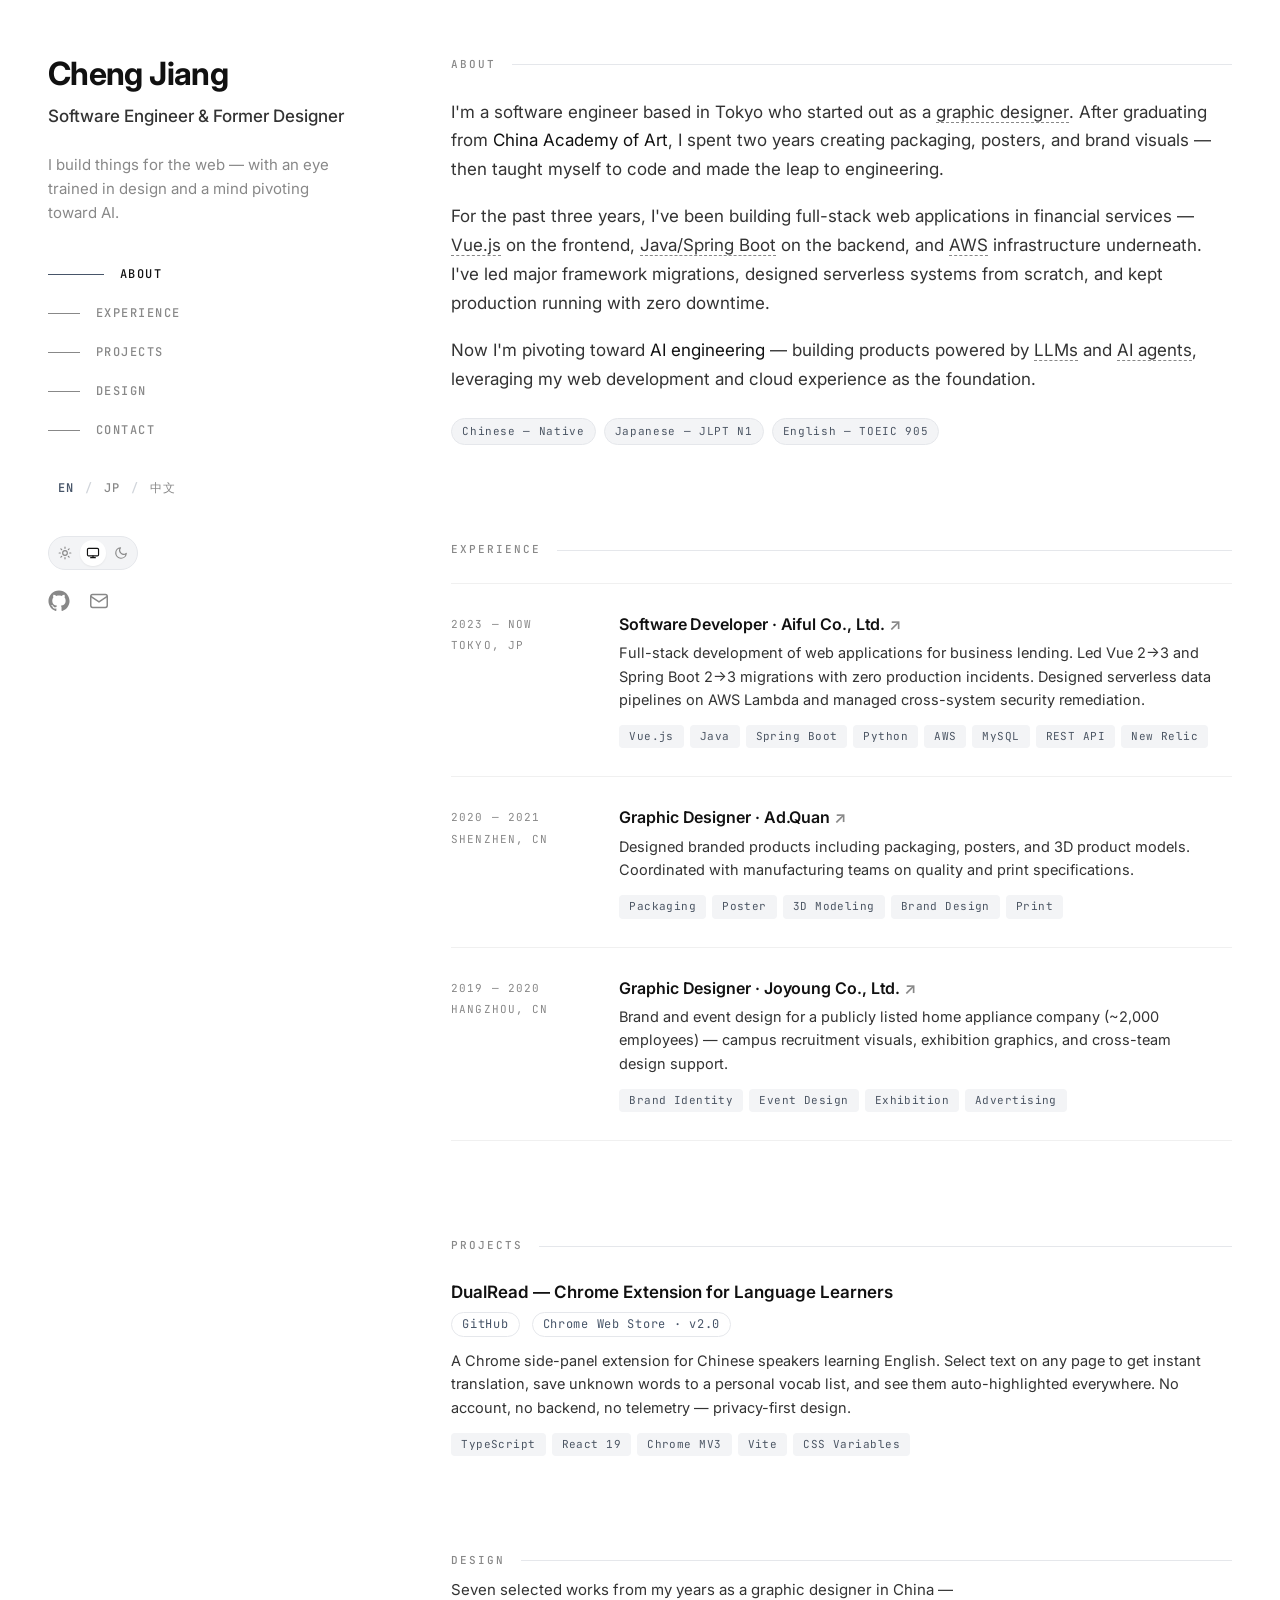
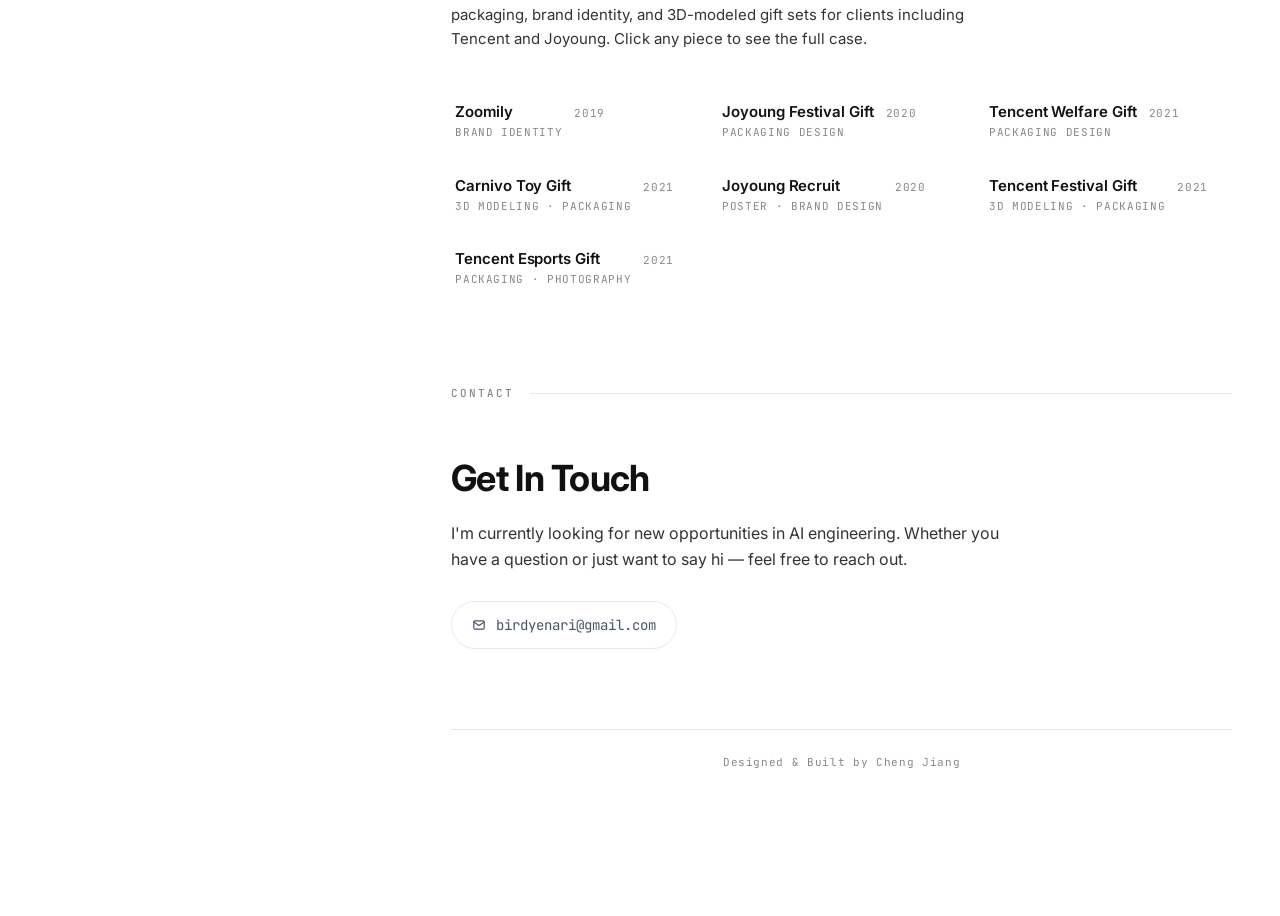
==== commit 4046a230: "feat: Link experience cards to companies and add Web Store link Replace placeholder href="#" on the " ====
--- a/index.html
+++ b/index.html
@@ -108,7 +108,7 @@
       <section id="experience" data-screen-label="02 Experience">
         <h2 class="section-heading" data-i18n="navExperience">Experience</h2>
         <div class="exp-list" data-reveal>
-          <a class="exp-card" href="#" tabindex="0">
+          <a class="exp-card" href="https://www.aiful.co.jp/statement/" target="_blank" rel="noopener" tabindex="0">
             <div class="exp-period">
               <span data-i18n="exp1_date">2023 — Present</span>
               <span class="loc" data-i18n="exp1_loc">Tokyo</span>
@@ -122,7 +122,7 @@
             </div>
           </a>
 
-          <a class="exp-card" href="#" tabindex="0">
+          <a class="exp-card" href="https://www.adquan.com/" target="_blank" rel="noopener" tabindex="0">
             <div class="exp-period">
               <span data-i18n="exp2_date">2020 — 2021</span>
               <span class="loc" data-i18n="exp2_loc">Shenzhen</span>
@@ -136,7 +136,7 @@
             </div>
           </a>
 
-          <a class="exp-card" href="#" tabindex="0">
+          <a class="exp-card" href="https://jp.globaljoyoung.com/" target="_blank" rel="noopener" tabindex="0">
             <div class="exp-period">
               <span data-i18n="exp3_date">2019 — 2020</span>
               <span class="loc" data-i18n="exp3_loc">Hangzhou</span>
@@ -155,25 +155,23 @@
       <!-- Engineering Projects -->
       <section id="projects" data-screen-label="03 Projects">
         <h2 class="section-heading" data-i18n="navProjects">Projects</h2>
-        <a class="proj-card" href="https://github.com/Foxsunshine/DualRead" target="_blank" rel="noopener" data-reveal>
-          <div>
-            <h3 class="proj-title">
-              <span data-i18n="proj1_title">DualRead — Chrome Extension for Language Learners</span>
-              <span class="arrow">↗</span>
-            </h3>
-            <div class="proj-meta">
-              <a class="pill-link" href="https://github.com/Foxsunshine/DualRead" target="_blank" rel="noopener" onclick="event.stopPropagation()">
-                <svg width="12" height="12" viewBox="0 0 24 24" fill="currentColor"><path d="M12 .5C5.65.5.5 5.65.5 12c0 5.08 3.29 9.39 7.86 10.91.58.11.79-.25.79-.55 0-.27-.01-1.18-.02-2.14-3.2.69-3.87-1.36-3.87-1.36-.52-1.33-1.27-1.69-1.27-1.69-1.04-.71.08-.69.08-.69 1.15.08 1.76 1.18 1.76 1.18 1.02 1.75 2.69 1.24 3.35.95.1-.74.4-1.25.72-1.54-2.55-.29-5.24-1.28-5.24-5.69 0-1.26.45-2.29 1.18-3.1-.12-.29-.51-1.46.11-3.04 0 0 .96-.31 3.15 1.18.91-.25 1.89-.38 2.86-.38.97 0 1.95.13 2.86.38 2.18-1.49 3.14-1.18 3.14-1.18.62 1.58.23 2.75.11 3.04.74.81 1.18 1.84 1.18 3.1 0 4.42-2.69 5.39-5.25 5.68.41.36.78 1.06.78 2.13 0 1.54-.01 2.78-.01 3.16 0 .31.21.67.8.55C20.21 21.39 23.5 17.07 23.5 12 23.5 5.65 18.35.5 12 .5z"/></svg>
-                GitHub
-              </a>
-              <span data-i18n="proj1_store">Chrome Web Store · v2.0</span>
-            </div>
-            <p class="proj-desc" data-i18n="proj1_desc"></p>
-            <div class="tag-row">
-              <span class="tag">TypeScript</span><span class="tag">React 19</span><span class="tag">Chrome MV3</span><span class="tag">Vite</span><span class="tag">CSS Variables</span>
-            </div>
-          </div>
-        </a>
+        <div class="proj-item" data-reveal>
+          <h3 class="proj-title">
+            <span data-i18n="proj1_title">DualRead — Chrome Extension for Language Learners</span>
+          </h3>
+          <div class="proj-meta">
+            <a class="pill-link" href="https://github.com/Foxsunshine/DualRead" target="_blank" rel="noopener">
+              GitHub
+            </a>
+            <a class="pill-link" href="https://chromewebstore.google.com/detail/dualread-%E2%80%94-translate-voca/hnpcjbgpomgfolhjgnmofgoddcmalbfn" target="_blank" rel="noopener" data-i18n="proj1_store">
+              Chrome Web Store · v2.0
+            </a>
+          </div>
+          <p class="proj-desc" data-i18n="proj1_desc"></p>
+          <div class="tag-row">
+            <span class="tag">TypeScript</span><span class="tag">React 19</span><span class="tag">Chrome MV3</span><span class="tag">Vite</span><span class="tag">CSS Variables</span>
+          </div>
+        </div>
       </section>
 
       <!-- Design Gallery -->
